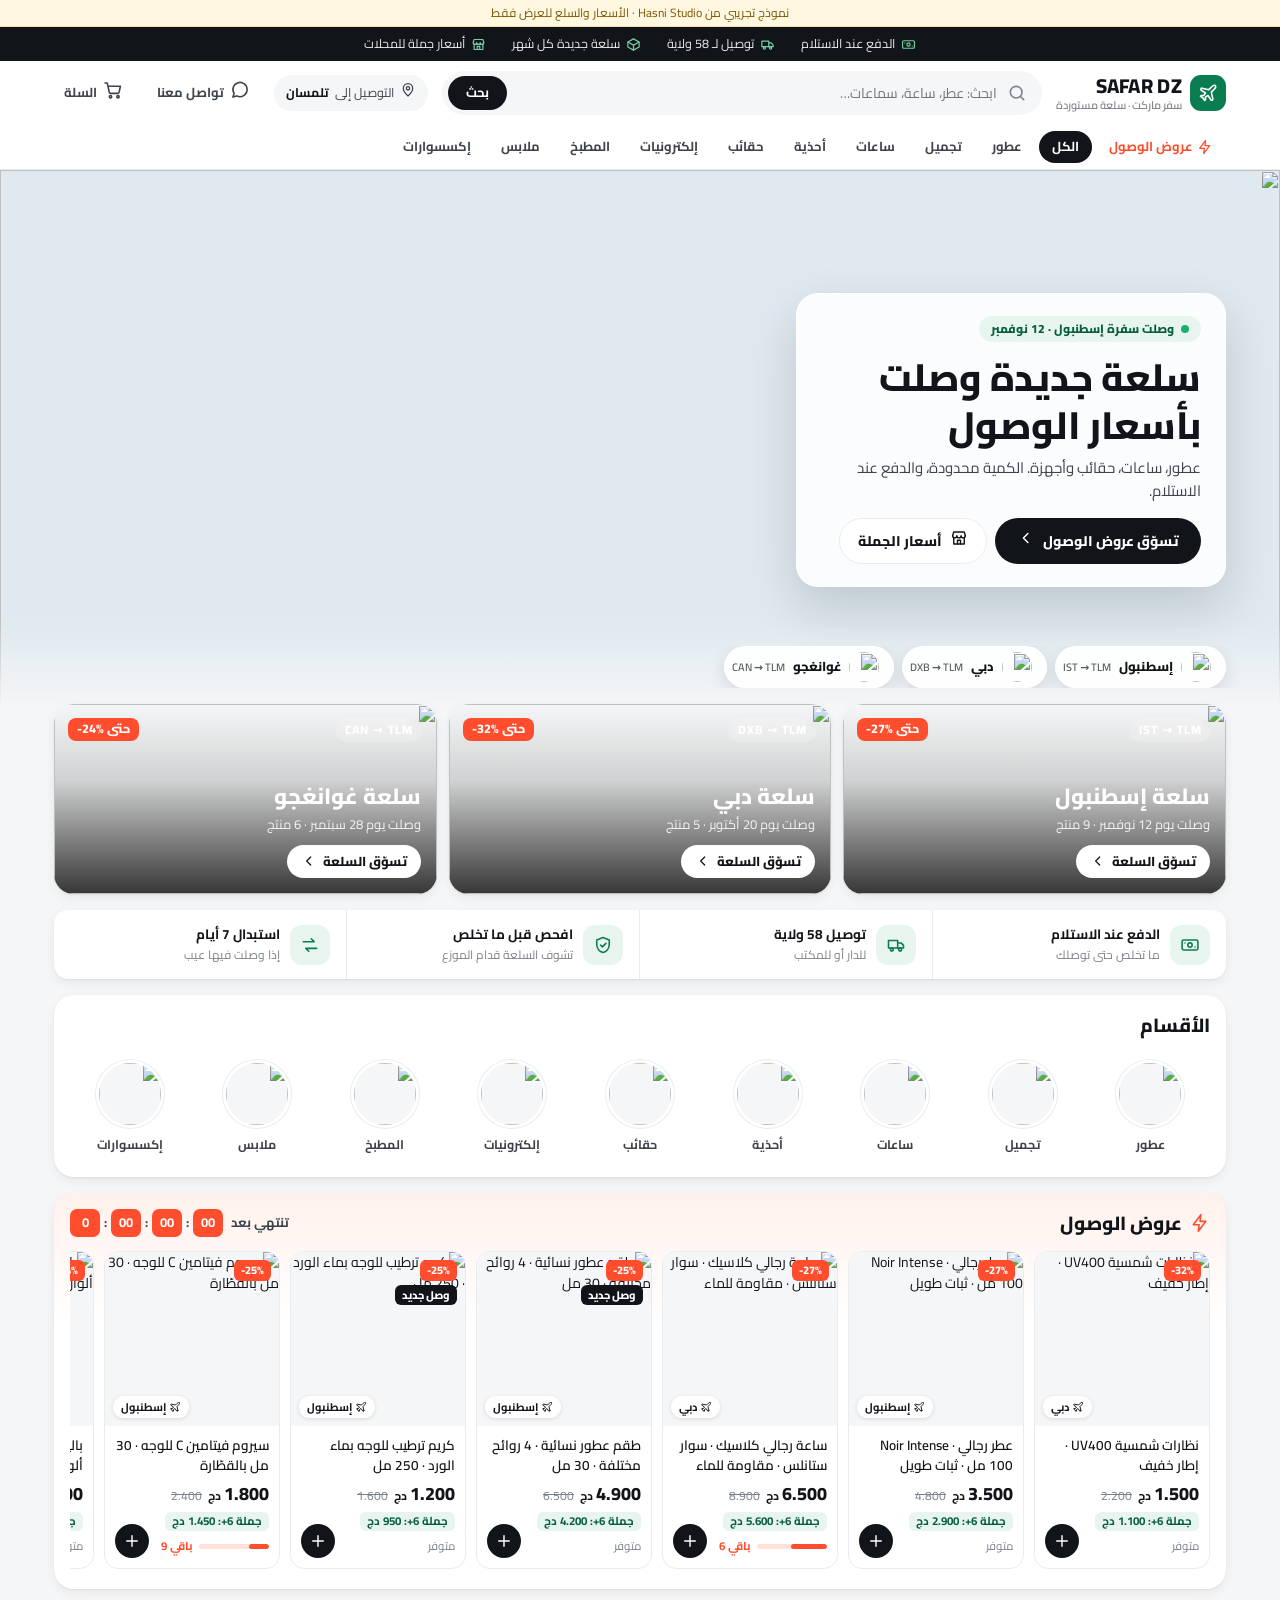
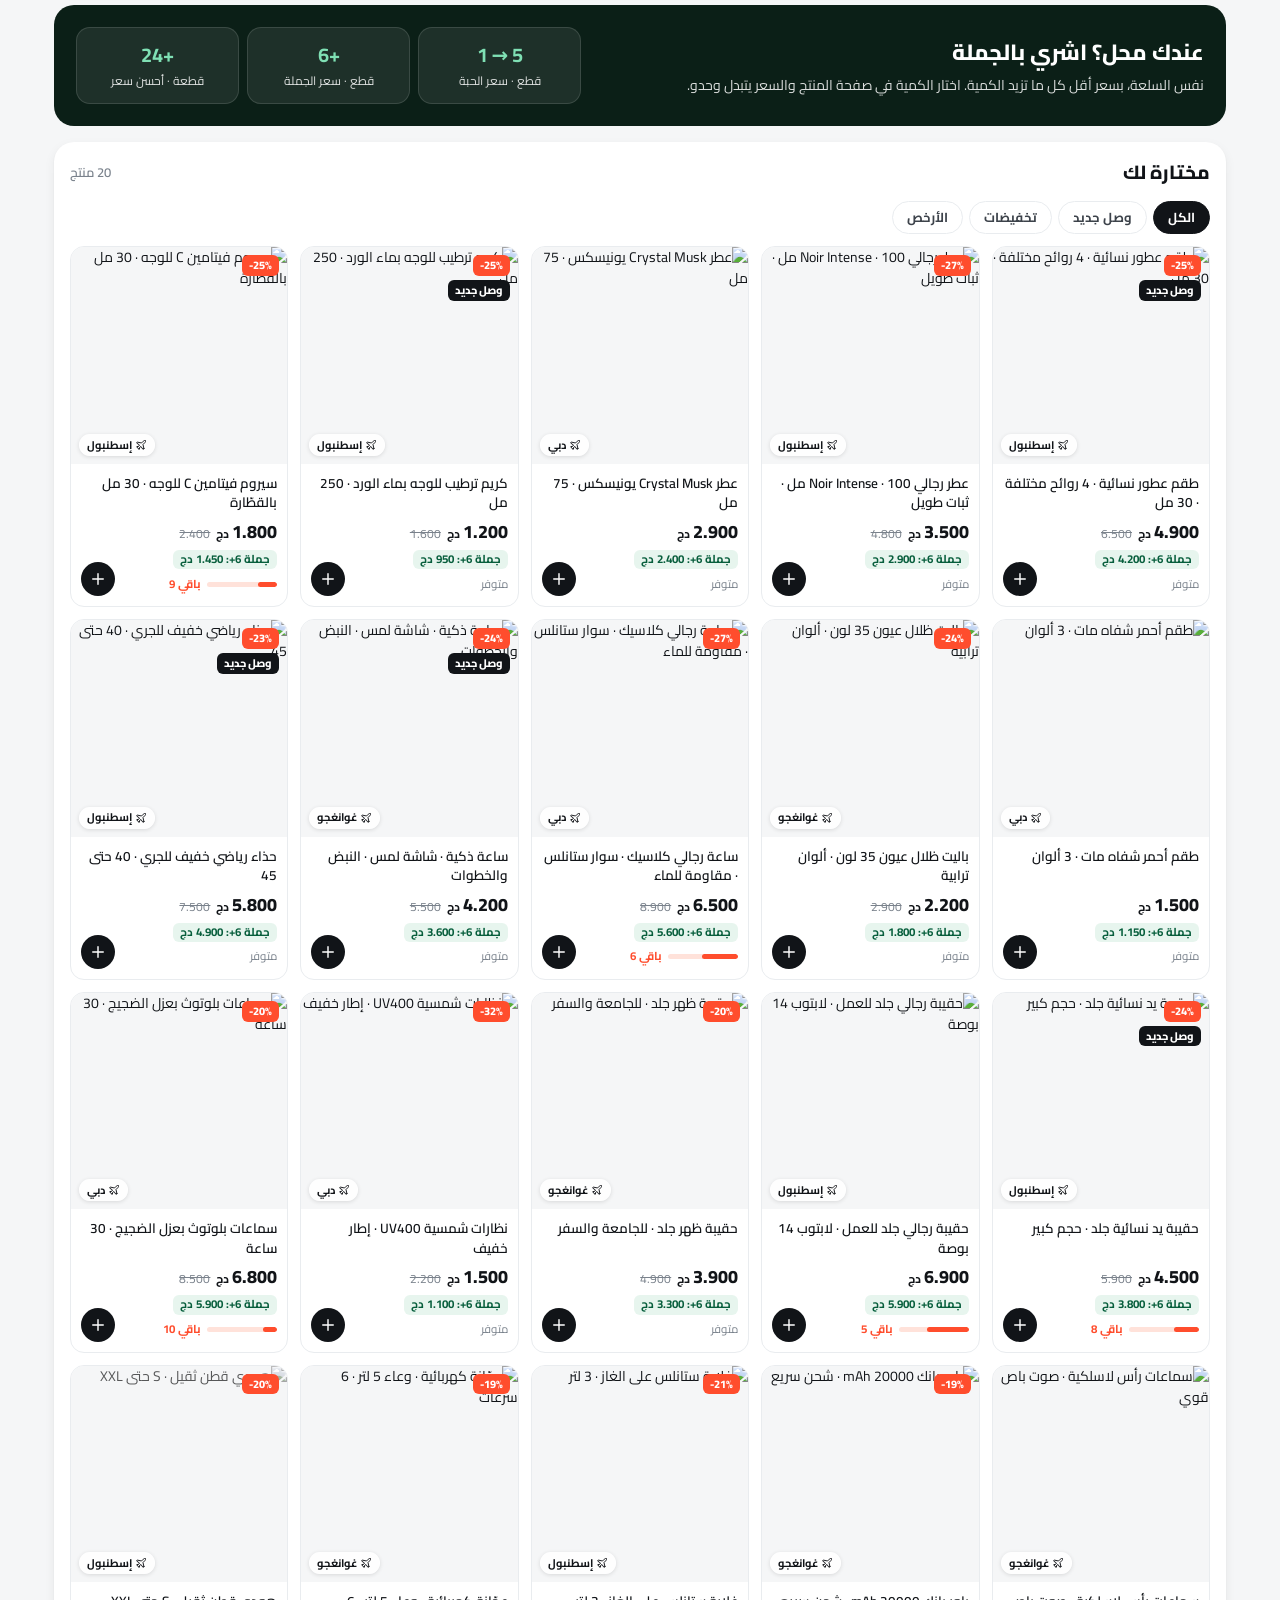
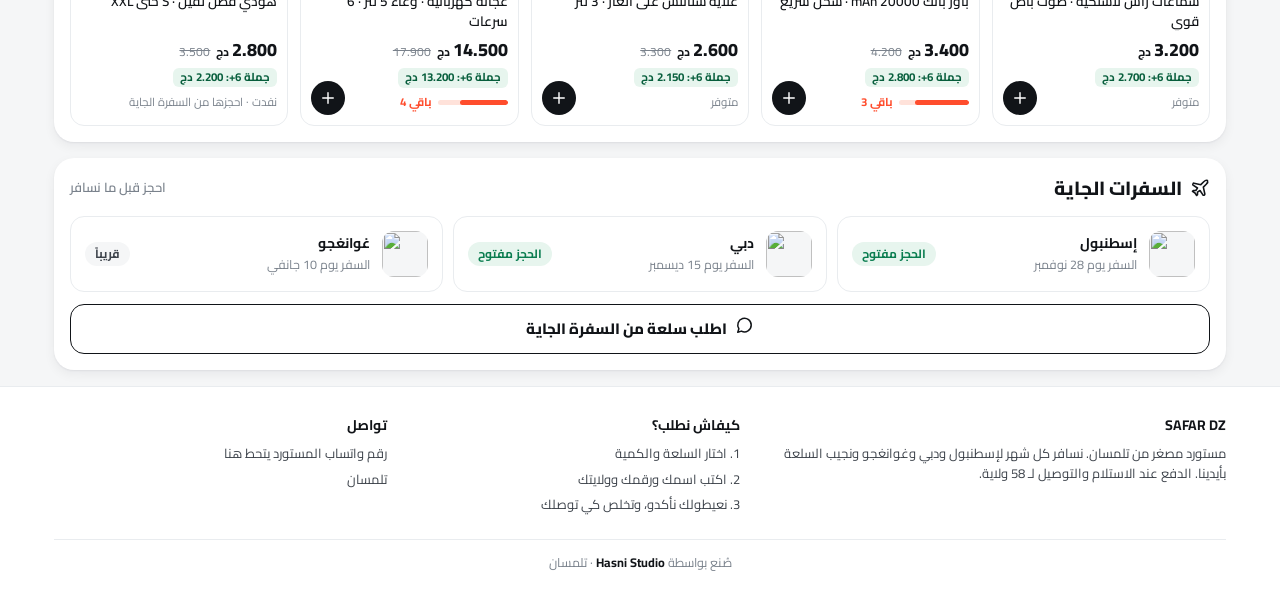
==== index.html @ 8bb845b1 "Add files via upload" ====
<!DOCTYPE html>
<html lang="ar" dir="rtl">
<head>
<meta charset="utf-8">
<meta name="viewport" content="width=device-width, initial-scale=1, viewport-fit=cover">
<title>SAFAR DZ · سفر ماركت</title>
<meta property="og:title" content="SAFAR DZ · سفر ماركت">
<meta property="og:description" content="سلعة مستوردة من إسطنبول ودبي وغوانغجو، بسعر الجملة والدفع عند الاستلام.">
<meta property="og:image" content="https://images.unsplash.com/photo-1653549882026-4c92d25bee4f?w=1200&h=630&fit=crop&auto=format&q=75">
<meta name="description" content="سلعة مستوردة من إسطنبول ودبي وغوانغجو. الدفع عند الاستلام والتوصيل لـ 58 ولاية، وأسعار جملة للمحلات.">
<meta name="theme-color" content="#0b1f17">
<link rel="preconnect" href="https://fonts.googleapis.com">
<link rel="preconnect" href="https://fonts.gstatic.com" crossorigin>
<link rel="stylesheet" href="https://cdn.jsdelivr.net/npm/maplibre-gl@5.24.1/dist/maplibre-gl.css">
<link href="https://fonts.googleapis.com/css2?family=Cairo:wght@400;500;600;700;800&display=swap" rel="stylesheet">
<style>
:root{
  --brand:#0a7d50; --brand-d:#075e3c; --brand-l:#e7f5ee;
  --deal:#ff4d2d; --deal-l:#fff0ec;
  --ink:#111418; --ink2:#3d434b; --mute:#7a828c; --line:#e9ecef; --bg:#f5f6f7; --card:#fff;
  --r:14px; --sh:0 1px 2px rgba(16,24,40,.06),0 4px 12px rgba(16,24,40,.06);
  --f:"Cairo",system-ui,-apple-system,"Segoe UI",Tahoma,sans-serif;
}
*{box-sizing:border-box;-webkit-tap-highlight-color:transparent}
html,body{margin:0}
body{font-family:var(--f);background:var(--bg);color:var(--ink);font-size:14px;line-height:1.5}
a{color:inherit;text-decoration:none}
button,input,select,textarea{font:inherit;color:inherit}
button{cursor:pointer;border:0;background:none;padding:0}
img{display:block;max-width:100%}
svg.i{width:20px;height:20px;stroke:currentColor;fill:none;stroke-width:1.9;stroke-linecap:round;stroke-linejoin:round;flex:none}
:focus-visible{outline:2px solid var(--brand);outline-offset:2px;border-radius:6px}
[hidden]{display:none!important}
.wrap{max-width:1200px;margin:0 auto;padding:0 14px}
.num{font-variant-numeric:tabular-nums;direction:ltr;unicode-bidi:isolate;display:inline-block}
.sr{position:absolute;width:1px;height:1px;overflow:hidden;clip:rect(0 0 0 0)}

.demo{background:#fff7e0;color:#7a5600;text-align:center;font-size:12px;padding:4px 10px;border-bottom:1px solid #f3e2b0}
.notice{background:var(--ink);color:#fff;font-size:12.5px;overflow:hidden}
.notice .wrap{display:flex;gap:26px;justify-content:center;align-items:center;height:34px;white-space:nowrap}
.notice span{display:inline-flex;align-items:center;gap:6px;opacity:.92}
.notice svg.i{width:15px;height:15px;color:#7fe0b4}
header.top{background:var(--card);position:sticky;top:0;z-index:30;border-bottom:1px solid var(--line)}
.hrow{display:flex;align-items:center;gap:14px;height:64px}
.logo{display:flex;align-items:center;gap:8px;font-weight:800;font-size:20px;letter-spacing:.3px;flex:none;line-height:1.1}
.logo b{width:36px;height:36px;border-radius:11px;background:var(--brand);color:#fff;display:grid;place-items:center}
.logo small{display:block;font-size:11px;font-weight:600;color:var(--mute);margin-top:2px;letter-spacing:0}
.search{flex:1;display:flex;align-items:center;background:var(--bg);border:1.5px solid transparent;border-radius:999px;height:44px;padding:0 14px 0 5px;transition:border-color .2s,background .2s}
.search:focus-within{border-color:var(--ink);background:#fff}
.search>span{color:var(--mute);display:flex}
.search input{flex:1;border:0;background:transparent;outline:0;padding:0 10px;min-width:0;font-size:14px}
.search input::-webkit-search-cancel-button{display:none}
.search .go{background:var(--ink);color:#fff;height:34px;padding:0 18px;border-radius:999px;font-weight:700;font-size:13px}
.hbtn{display:flex;align-items:center;gap:6px;font-weight:700;font-size:13px;color:var(--ink2);padding:8px 10px;border-radius:12px;position:relative}
.hbtn:hover{background:var(--bg)}
.badge{position:absolute;top:0;left:0;min-width:19px;height:19px;border-radius:999px;background:var(--deal);color:#fff;font-size:11px;font-weight:800;display:grid;place-items:center;padding:0 5px;border:2px solid #fff}
.loc{display:flex;align-items:center;gap:6px;font-size:12.5px;color:var(--ink2);background:var(--bg);border-radius:999px;padding:7px 12px;flex:none}
.loc svg.i{width:16px;height:16px}
.loc b{color:var(--ink)}
.catnav{display:flex;gap:4px;overflow-x:auto;scrollbar-width:none;height:44px;align-items:center}
.catnav::-webkit-scrollbar{display:none}
.catnav button{white-space:nowrap;padding:6px 13px;border-radius:999px;font-weight:700;font-size:13px;color:var(--ink2);display:inline-flex;align-items:center;gap:4px}
.catnav button:hover{background:var(--bg)}
.catnav button[aria-pressed="true"]{background:var(--ink);color:#fff}
.catnav .hot{color:var(--deal)}
.catnav svg.i{width:16px;height:16px}

/* hero */
.hero{display:grid;grid-template-columns:2fr 1fr;gap:12px;margin:14px 0}
.slide{position:relative;border-radius:20px;overflow:hidden;min-height:310px;background:#0b1f17;color:#fff;display:flex;align-items:flex-end}
.slide img{position:absolute;inset:0;width:100%;height:100%;object-fit:cover}
.slide::after{content:"";position:absolute;inset:0;background:linear-gradient(270deg,rgba(6,26,18,.94) 0%,rgba(6,26,18,.6) 42%,rgba(6,26,18,0) 78%)}
.slide .tx{position:relative;z-index:1;padding:30px;max-width:440px}
.eyebrow{display:inline-flex;align-items:center;gap:6px;background:rgba(255,255,255,.15);backdrop-filter:blur(6px);border-radius:999px;padding:4px 12px;font-size:12px;font-weight:700}
.eyebrow svg.i{width:15px;height:15px}
.slide h1{font-size:clamp(26px,3.6vw,40px);line-height:1.25;margin:12px 0 8px;font-weight:800}
.slide p{margin:0 0 18px;opacity:.9;font-size:15px}
.cta{display:inline-flex;align-items:center;gap:8px;background:#fff;color:var(--ink);font-weight:800;border-radius:999px;padding:11px 22px}
.cta svg.i{width:18px;height:18px}
.side{display:grid;gap:12px}
.mini{border-radius:20px;padding:18px;display:flex;flex-direction:column;justify-content:center;min-height:149px;position:relative;overflow:hidden}
.mini h3{margin:0;font-size:17px;font-weight:800;line-height:1.35}
.mini p{margin:4px 0 0;font-size:12.5px;color:var(--ink2)}
.mini .go{display:inline-flex;align-items:center;gap:4px;font-weight:800;font-size:13px;margin-top:10px}
.mini .go svg.i{width:16px;height:16px}
.mini img{position:absolute;bottom:-10px;left:-8px;width:122px;height:122px;object-fit:cover;border-radius:18px;transform:rotate(-8deg);box-shadow:0 12px 26px rgba(0,0,0,.18)}
.mini .tx{max-width:60%}
.m1{background:#ffe9dc}.m2{background:var(--brand-l)}

/* live map hero */
.mapx{position:relative;height:540px;background:#dfe9ef;overflow:hidden}
#map{position:absolute;inset:0}
#map canvas{outline:0}
.mapx .fallback{position:absolute;inset:0;width:100%;height:100%;object-fit:cover}
.mapx::after{content:"";position:absolute;inset:0;pointer-events:none;background:linear-gradient(270deg,rgba(245,246,247,.0) 40%,rgba(245,246,247,.0) 100%),linear-gradient(0deg,var(--bg) 0,rgba(245,246,247,0) 90px)}
.mapx>.wrap{position:relative;z-index:2;height:100%;display:flex;flex-direction:column;justify-content:center;pointer-events:none}
.mcard{pointer-events:auto;max-width:430px;background:rgba(255,255,255,.86);backdrop-filter:blur(14px) saturate(1.4);-webkit-backdrop-filter:blur(14px) saturate(1.4);border:1px solid rgba(255,255,255,.7);border-radius:22px;padding:22px 24px;box-shadow:0 20px 50px rgba(16,24,40,.16)}
.live{display:inline-flex;align-items:center;gap:7px;font-size:12px;font-weight:800;color:var(--brand-d);background:var(--brand-l);border-radius:999px;padding:4px 12px}
.live i{width:8px;height:8px;border-radius:50%;background:#16b36e;box-shadow:0 0 0 0 rgba(22,179,110,.6);animation:pulse 1.6s infinite}
@keyframes pulse{70%{box-shadow:0 0 0 8px rgba(22,179,110,0)}100%{box-shadow:0 0 0 0 rgba(22,179,110,0)}}
.mcard h1{font-size:clamp(26px,3.4vw,38px);line-height:1.25;margin:12px 0 8px;font-weight:800}
.mcard p{margin:0 0 16px;color:var(--ink2);font-size:15px}
.mcard .row{display:flex;gap:8px;flex-wrap:wrap}
.cta2{display:inline-flex;align-items:center;gap:8px;background:var(--ink);color:#fff;font-weight:800;border-radius:999px;padding:11px 22px}
.cta3{display:inline-flex;align-items:center;gap:8px;background:#fff;border:1.5px solid var(--line);color:var(--ink);font-weight:800;border-radius:999px;padding:10px 18px}
.cta2 svg.i,.cta3 svg.i{width:18px;height:18px}
.routes{position:absolute;z-index:3;bottom:22px;left:0;right:0}
.routes .wrap{position:relative;display:flex;flex-direction:row;gap:8px;justify-content:flex-start;pointer-events:none;overflow-x:auto;scrollbar-width:none;height:auto}
.rt{pointer-events:auto;display:flex;align-items:center;gap:8px;background:rgba(255,255,255,.9);backdrop-filter:blur(10px);border:1px solid rgba(255,255,255,.8);border-radius:999px;padding:5px 14px 5px 5px;box-shadow:0 6px 18px rgba(16,24,40,.12);white-space:nowrap;font-weight:800;font-size:13px;transition:transform .2s}
.rt:hover{transform:translateY(-2px)}
.rt[aria-pressed="true"]{background:var(--ink);color:#fff}
.rt img{width:30px;height:30px;border-radius:50%;object-fit:cover}
.rt small{font-weight:600;opacity:.7;margin-inline-start:2px}
.cpin{display:flex;flex-direction:column;align-items:center;gap:4px;cursor:pointer}
.cpin .ph{width:52px;height:52px;border-radius:50%;border:3px solid #fff;box-shadow:0 6px 16px rgba(0,0,0,.25);overflow:hidden;background:#ccc}
.cpin .ph img{width:100%;height:100%;object-fit:cover}
.cpin b{background:#fff;border-radius:999px;padding:1px 9px;font:800 12px var(--f);color:var(--ink);box-shadow:0 2px 8px rgba(0,0,0,.15)}
.cpin.home .ph{width:60px;height:60px;border-color:var(--brand);box-shadow:0 0 0 6px rgba(10,125,80,.25),0 6px 16px rgba(0,0,0,.25)}
.cpin.home b{background:var(--brand);color:#fff}
.jet{width:26px;height:26px;color:var(--ink);filter:drop-shadow(0 3px 4px rgba(0,0,0,.3))}
.jet svg{width:100%;height:100%}
/* city trip cards */
.cities{display:grid;grid-template-columns:repeat(3,1fr);gap:12px;margin:-6px 0 16px;position:relative;z-index:4}
.city{position:relative;border-radius:20px;overflow:hidden;min-height:190px;color:#fff;display:flex;flex-direction:column;justify-content:flex-end;padding:16px;box-shadow:var(--sh);text-align:start}
.city img{position:absolute;inset:0;width:100%;height:100%;object-fit:cover;transition:transform .6s}
.city:hover img{transform:scale(1.06)}
.city::after{content:"";position:absolute;inset:0;background:linear-gradient(0deg,rgba(0,0,0,.78) 0,rgba(0,0,0,.15) 60%,rgba(0,0,0,0))}
.city>*{position:relative;z-index:1}
.city .code{font-weight:800;font-size:12px;letter-spacing:1px;direction:ltr;align-self:flex-start;background:rgba(255,255,255,.18);backdrop-filter:blur(6px);border-radius:999px;padding:3px 10px;margin-bottom:auto;position:absolute;top:14px;right:14px}
.city h3{margin:0;font-size:22px;font-weight:800}
.city p{margin:2px 0 10px;font-size:13px;opacity:.9}
.city .go{display:inline-flex;align-items:center;gap:6px;background:#fff;color:var(--ink);border-radius:999px;padding:7px 14px;font-weight:800;font-size:13px;align-self:flex-start}
.city .go svg.i{width:16px;height:16px}
.city .upto{position:absolute;top:14px;left:14px;background:var(--deal);border-radius:8px;padding:2px 9px;font-weight:800;font-size:12.5px}
.city[aria-pressed="true"]{outline:3px solid var(--ink);outline-offset:2px}
.trip .ic{overflow:hidden;padding:0}
.trip .ic img{width:100%;height:100%;object-fit:cover}
/* trust */
.trust{display:grid;grid-template-columns:repeat(4,1fr);background:var(--card);border-radius:var(--r);box-shadow:var(--sh);margin-bottom:16px}
.trust>div{display:flex;gap:10px;align-items:center;padding:14px 16px}
.trust>div+div{border-inline-start:1px solid var(--line)}
.trust b{display:block;font-size:13.5px}
.trust span{font-size:12px;color:var(--mute)}
.trust .ic{width:40px;height:40px;border-radius:12px;background:var(--brand-l);color:var(--brand);display:grid;place-items:center;flex:none}

/* sections */
.sec{background:var(--card);border-radius:20px;box-shadow:var(--sh);padding:16px;margin-bottom:16px}
.sh{display:flex;align-items:center;justify-content:space-between;gap:10px;margin-bottom:14px;flex-wrap:wrap}
.sh h2{margin:0;font-size:19px;font-weight:800;display:flex;align-items:center;gap:8px}
.sh .more{color:var(--mute);font-weight:600;font-size:13px}
.cats{display:grid;grid-template-columns:repeat(auto-fit,minmax(92px,1fr));gap:8px}
.cat{display:flex;flex-direction:column;align-items:center;gap:8px;padding:6px 2px;border-radius:14px;font-weight:700;font-size:12.5px;color:var(--ink2);text-align:center}
.cat:hover{background:var(--bg)}
.cat .ph{width:68px;height:68px;border-radius:50%;overflow:hidden;background:var(--bg);border:3px solid #fff;box-shadow:0 0 0 1px var(--line)}
.cat .ph img{width:100%;height:100%;object-fit:cover}
.cat[aria-pressed="true"] .ph{box-shadow:0 0 0 2px var(--ink)}
.cat[aria-pressed="true"]{color:var(--ink)}

.deal{background:linear-gradient(180deg,#fff1ec 0,#fff 130px)}
.timer{display:flex;align-items:center;gap:4px;font-weight:700;font-size:13px;color:var(--ink2);direction:ltr}
.timer span{direction:rtl;margin-left:4px}
.timer b{background:var(--deal);color:#fff;border-radius:7px;min-width:30px;height:28px;display:grid;place-items:center;font-variant-numeric:tabular-nums}
.rail{display:flex;gap:10px;overflow-x:auto;scroll-snap-type:x mandatory;scrollbar-width:none;padding-bottom:4px}
.rail::-webkit-scrollbar{display:none}
.rail .pc{flex:0 0 176px;scroll-snap-align:start}

/* product card */
.grid{display:grid;grid-template-columns:repeat(5,1fr);gap:12px}
.pc{background:var(--card);border-radius:var(--r);overflow:hidden;display:flex;flex-direction:column;position:relative;transition:box-shadow .2s,transform .2s;border:1px solid var(--line)}
.pc>a{display:flex;flex-direction:column;flex:1}
.pc:hover{box-shadow:0 12px 30px rgba(16,24,40,.12);transform:translateY(-2px)}
.pc .im{aspect-ratio:1;background:var(--bg);position:relative;overflow:hidden}
.pc .im img{width:100%;height:100%;object-fit:cover;transition:transform .5s}
.pc:hover .im img{transform:scale(1.05)}
.tagl{position:absolute;top:8px;right:8px;display:flex;flex-direction:column;gap:4px;align-items:flex-start}
.tg{font-size:11px;font-weight:800;border-radius:6px;padding:1px 7px;background:var(--deal);color:#fff;line-height:1.7}
.tg.new{background:var(--ink)}
.trp{position:absolute;bottom:8px;left:8px;display:inline-flex;align-items:center;gap:3px;height:22px;padding:0 8px;border-radius:999px;background:rgba(255,255,255,.94);color:var(--ink);font-size:11px;font-weight:700;box-shadow:0 1px 4px rgba(0,0,0,.12)}
.trp svg.i{width:12px;height:12px}
.pc .bd{padding:10px 10px 12px;display:flex;flex-direction:column;gap:5px;flex:1}
.pc h3{margin:0;font-size:13.5px;font-weight:600;line-height:1.45;display:-webkit-box;-webkit-line-clamp:2;-webkit-box-orient:vertical;overflow:hidden;min-height:39px}
.pr{display:flex;align-items:baseline;gap:6px;flex-wrap:wrap}
.pr .now{font-size:18px;font-weight:800}
.pr .now small{font-size:12px;font-weight:700}
.pr del{font-size:12px;color:var(--mute)}
.whl{font-size:11.5px;color:var(--brand-d);background:var(--brand-l);border-radius:6px;padding:1px 7px;align-self:flex-start;font-weight:700}
.stock{font-size:11.5px;color:var(--mute);display:flex;align-items:center;gap:6px;margin-top:auto;padding-inline-end:40px;min-height:20px}
.stock.hot{color:var(--deal);font-weight:700}
.bar{height:5px;background:#ffe2da;border-radius:9px;overflow:hidden;flex:1;max-width:70px}
.bar i{display:block;height:100%;background:var(--deal);border-radius:9px}
.pc .add{position:absolute;bottom:10px;left:10px;width:34px;height:34px;border-radius:50%;background:var(--ink);color:#fff;display:grid;place-items:center;transition:transform .15s,background .2s}
.pc .add:active{transform:scale(.88)}
.pc .add.ok{background:var(--brand)}
.pc .add svg.i{width:18px;height:18px}
.pc.out .im img{filter:grayscale(.7);opacity:.7}

.tabs{display:flex;gap:6px;overflow-x:auto;scrollbar-width:none}
.tabs button{border:1px solid var(--line);border-radius:999px;padding:6px 14px;font-weight:700;font-size:13px;color:var(--ink2);white-space:nowrap;background:#fff}
.tabs button[aria-pressed="true"]{background:var(--ink);border-color:var(--ink);color:#fff}

.band{display:grid;grid-template-columns:1.2fr 1fr;gap:16px;align-items:center;background:#0b1f17;color:#fff;border-radius:20px;padding:22px;margin-bottom:16px}
.band h2{margin:0 0 6px;font-size:22px;font-weight:800}
.band p{margin:0;opacity:.85}
.tiers{display:grid;grid-template-columns:repeat(3,1fr);gap:8px}
.tiers div{background:rgba(255,255,255,.08);border:1px solid rgba(255,255,255,.13);border-radius:14px;padding:12px;text-align:center}
.tiers b{display:block;font-size:20px;color:#7fe0b4;direction:ltr;unicode-bidi:isolate}
.tiers span{font-size:12px;opacity:.85}

.trips{display:grid;grid-template-columns:repeat(3,1fr);gap:10px}
.trip{border:1px solid var(--line);border-radius:14px;padding:14px;display:flex;gap:12px;align-items:center}
.trip .ic{width:46px;height:46px;border-radius:12px;background:var(--bg);display:grid;place-items:center;font-weight:800;font-size:13px;direction:ltr;letter-spacing:.5px}
.trip b{display:block}
.trip span{font-size:12.5px;color:var(--mute)}
.trip .st{margin-inline-start:auto;font-size:12px;font-weight:700;color:var(--brand);background:var(--brand-l);border-radius:999px;padding:3px 10px;white-space:nowrap}
.trip .st.soon{color:var(--ink2);background:var(--bg)}

footer{background:var(--card);border-top:1px solid var(--line);margin-top:10px;padding:28px 0 20px;color:var(--ink2)}
.fgrid{display:grid;grid-template-columns:1.4fr 1fr 1fr;gap:20px}
footer h4{margin:0 0 8px;color:var(--ink);font-size:14px}
footer p,footer li{font-size:13px;margin:0 0 6px}
footer ul{list-style:none;margin:0;padding:0}
.made{border-top:1px solid var(--line);margin-top:18px;padding-top:14px;font-size:12.5px;text-align:center;color:var(--mute)}
.made b{color:var(--ink)}

.bnav{position:fixed;bottom:0;left:0;right:0;z-index:35;background:#fff;border-top:1px solid var(--line);display:none;grid-template-columns:repeat(4,1fr);padding-bottom:env(safe-area-inset-bottom)}
.bnav button,.bnav a{display:flex;flex-direction:column;align-items:center;gap:1px;font-size:11px;font-weight:700;color:var(--mute);padding:8px 0 7px;position:relative}
.bnav .on{color:var(--ink)}
.bnav .ic{position:relative;display:flex}
.bnav .badge{top:-6px;left:-12px}

/* product page */
.page{position:fixed;inset:0;z-index:55;background:var(--bg);overflow:auto;display:none}
.page.open{display:block;animation:up .25s ease-out}
@keyframes up{from{transform:translateY(20px);opacity:0}to{transform:none;opacity:1}}
.pbar{position:sticky;top:0;z-index:4;background:#fff;border-bottom:1px solid var(--line);height:56px;display:flex;align-items:center;gap:6px;padding:0 10px}
.pbar .t{flex:1;font-weight:700;white-space:nowrap;overflow:hidden;text-overflow:ellipsis}
.ib{width:42px;height:42px;border-radius:12px;display:grid;place-items:center;position:relative}
.ib:hover{background:var(--bg)}
.pd{display:grid;grid-template-columns:1.05fr 1fr;gap:18px;padding:16px 0 40px;align-items:start}
.gal{position:sticky;top:72px}
.gal .main{aspect-ratio:1;border-radius:20px;overflow:hidden;background:#fff}
.gal .main img{width:100%;height:100%;object-fit:cover;transition:transform .3s}
.thumbs{display:flex;gap:8px;margin-top:10px}
.thumbs button{width:66px;height:66px;border-radius:12px;overflow:hidden;border:2px solid transparent;background:#fff}
.thumbs button[aria-pressed="true"]{border-color:var(--ink)}
.thumbs img{width:100%;height:100%;object-fit:cover}
.info{display:flex;flex-direction:column;gap:12px}
.box{background:#fff;border-radius:16px;padding:16px;box-shadow:var(--sh)}
.info h1{font-size:20px;line-height:1.5;margin:0;font-weight:700}
.meta{display:flex;flex-wrap:wrap;gap:6px 12px;font-size:12.5px;color:var(--mute)}
.meta span{display:inline-flex;align-items:center;gap:4px}
.meta svg.i{width:15px;height:15px}
.meta .low{color:var(--deal);font-weight:700}
.pricebox{background:linear-gradient(90deg,var(--deal),#ff7a2d);color:#fff;border-radius:14px;padding:12px 16px;display:flex;align-items:baseline;gap:8px;flex-wrap:wrap}
.pricebox .now{font-size:30px;font-weight:800;line-height:1.15}
.pricebox .now small{font-size:15px}
.pricebox del{opacity:.8;font-size:14px}
.pricebox .sv{background:#fff;color:var(--deal);border-radius:6px;padding:0 8px;font-weight:800;font-size:12.5px}
.ptiers{display:grid;grid-template-columns:repeat(3,1fr);gap:8px;margin-top:12px}
.ptiers button{border:1.5px solid var(--line);border-radius:12px;padding:9px 6px;text-align:center;background:#fff}
.ptiers button b{display:block;font-size:16px}
.ptiers button b small{font-size:11px}
.ptiers button span{font-size:11.5px;color:var(--mute)}
.ptiers button[aria-pressed="true"]{border-color:var(--brand);background:var(--brand-l)}
.lbl{font-weight:800;font-size:13.5px;margin-bottom:8px;display:block}
.chips{display:flex;gap:8px;flex-wrap:wrap}
.chips button{border:1.5px solid var(--line);border-radius:10px;padding:6px 14px;font-weight:700;background:#fff;min-width:44px}
.chips button[aria-pressed="true"]{border-color:var(--ink);box-shadow:inset 0 0 0 1px var(--ink)}
.qty{display:inline-flex;align-items:center;border:1.5px solid var(--line);border-radius:12px;overflow:hidden;background:#fff;direction:ltr}
.qty button{width:42px;height:42px;display:grid;place-items:center}
.qty button:hover{background:var(--bg)}
.qty input{width:54px;height:42px;border:0;text-align:center;font-weight:800;font-size:16px;outline:0;-moz-appearance:textfield;background:transparent}
.qty input::-webkit-inner-spin-button{-webkit-appearance:none}
.hint{font-size:12.5px;color:var(--brand-d);font-weight:700}
.ship{display:grid;gap:12px}
.srow{display:flex;gap:10px;align-items:flex-start}
.srow .ic{color:var(--brand);margin-top:1px}
.srow b{display:block;font-size:13.5px}
.srow span{font-size:12.5px;color:var(--mute)}
.form{display:grid;gap:10px}
.f2{display:grid;grid-template-columns:1fr 1fr;gap:10px}
.fld label{display:block;font-size:12.5px;font-weight:700;color:var(--ink2);margin-bottom:4px}
.fld input,.fld select,.fld textarea{width:100%;height:46px;border:1.5px solid var(--line);border-radius:12px;padding:0 12px;background:#fff;outline:0;transition:border-color .2s}
.fld textarea{height:auto;padding:10px 12px}
.fld input:focus,.fld select:focus,.fld textarea:focus{border-color:var(--ink)}
.fld input[aria-invalid="true"]{border-color:var(--deal)}
.seg{display:grid;grid-template-columns:1fr 1fr;gap:8px}
.seg button{border:1.5px solid var(--line);border-radius:12px;padding:9px 12px;text-align:start;background:#fff}
.seg button b{display:block;font-size:13.5px}
.seg button span{font-size:12px;color:var(--mute)}
.seg button[aria-pressed="true"]{border-color:var(--brand);background:var(--brand-l)}
.sum{display:grid;gap:6px;font-size:13.5px}
.sum>div{display:flex;justify-content:space-between;gap:10px}
.sum .tot{font-size:17px;font-weight:800;border-top:1px dashed var(--line);padding-top:8px;margin-top:2px}
.btn{display:inline-flex;align-items:center;justify-content:center;gap:8px;height:50px;border-radius:14px;font-weight:800;font-size:15px;padding:0 18px;transition:transform .15s,background .2s}
.btn:active{transform:scale(.98)}
.btn svg.i{width:19px;height:19px}
.b-main{background:var(--brand);color:#fff}
.b-main:hover{background:var(--brand-d)}
.b-dark{background:var(--ink);color:#fff}
.b-line{border:1.5px solid var(--ink);color:var(--ink);background:#fff}
.b-wa{background:#25d366;color:#05210f}
.btn[disabled]{opacity:.45;pointer-events:none}
.w100{width:100%}
.note{font-size:12px;color:var(--mute);text-align:center;margin:8px 0 0}
.err{color:var(--deal);font-size:12.5px;font-weight:700}
.err:empty{display:none}
.desc{font-size:14px;color:var(--ink2);margin:0;white-space:pre-line}
.sticky{position:sticky;bottom:0;z-index:3;background:#fff;border-top:1px solid var(--line);padding:10px 14px calc(10px + env(safe-area-inset-bottom));display:none;gap:10px;align-items:center}
.sticky .p{font-weight:800;font-size:18px;white-space:nowrap}
.sticky .p small{font-size:12px}
.sticky .btn{flex:1;height:48px}

/* cart drawer */
.ov{position:fixed;inset:0;z-index:58;background:rgba(17,20,24,.5);display:none}
.ov.open{display:block}
.drawer{position:fixed;top:0;bottom:0;left:0;z-index:60;width:min(440px,100%);background:#fff;display:flex;flex-direction:column;transform:translateX(-105%);transition:transform .28s cubic-bezier(.2,.8,.2,1);visibility:hidden}
.drawer.open{transform:none;visibility:visible}
.dh{display:flex;align-items:center;justify-content:space-between;padding:12px 16px;border-bottom:1px solid var(--line)}
.dh h3{margin:0;font-size:18px;font-weight:800}
.db{flex:1;overflow:auto;padding:14px 16px;display:grid;gap:14px;align-content:start}
.line{display:grid;grid-template-columns:72px 1fr;gap:10px}
.line img{width:72px;height:72px;border-radius:12px;object-fit:cover;background:var(--bg)}
.line h4{margin:0;font-size:13px;font-weight:600;line-height:1.4;display:-webkit-box;-webkit-line-clamp:2;-webkit-box-orient:vertical;overflow:hidden}
.line .r{display:flex;justify-content:space-between;align-items:center;margin-top:6px}
.line .qty button{width:32px;height:32px}
.line .qty input{width:38px;height:32px;font-size:14px}
.line .rm{color:var(--mute);font-size:12px;display:inline-flex;align-items:center;gap:3px;margin-top:4px}
.line .rm svg.i{width:14px;height:14px}
.empty{text-align:center;padding:40px 10px;color:var(--mute)}
.empty .ic{width:64px;height:64px;border-radius:50%;background:var(--bg);display:grid;place-items:center;margin:0 auto 10px}
.empty svg.i{width:28px;height:28px}
.df{border-top:1px solid var(--line);padding:14px 16px calc(14px + env(safe-area-inset-bottom));display:grid;gap:10px}

.toast{position:fixed;bottom:86px;left:50%;transform:translate(-50%,20px);background:var(--ink);color:#fff;border-radius:12px;padding:10px 16px;font-weight:700;font-size:13.5px;z-index:90;opacity:0;transition:all .25s;pointer-events:none;display:flex;align-items:center;gap:8px;white-space:nowrap}
.toast.on{opacity:1;transform:translate(-50%,0)}
.toast svg.i{color:#7fe0b4}

/* owner */
.gear{position:fixed;top:12px;left:12px;z-index:70;display:none;align-items:center;gap:6px;background:var(--ink);color:#fff;border-radius:999px;padding:8px 14px;font-weight:700;font-size:13px}
.gear.show{display:inline-flex}
.sheet{position:fixed;inset:0;z-index:75;background:rgba(17,20,24,.55);display:none;align-items:flex-end;justify-content:center}
.sheet.open{display:flex}
.sheet .in{background:#fff;width:100%;max-width:720px;max-height:92vh;overflow:auto;border-radius:20px 20px 0 0;padding:18px}
.otabs{display:flex;gap:6px;margin:10px 0 14px;flex-wrap:wrap}
.otabs button{border:1px solid var(--line);border-radius:999px;padding:6px 14px;font-weight:700}
.otabs button[aria-selected="true"]{background:var(--ink);color:#fff;border-color:var(--ink)}
.oitem{border:1px solid var(--line);border-radius:14px;padding:12px;margin-bottom:10px;display:grid;gap:8px}
.oitem .hd{display:flex;gap:10px;align-items:center}
.oitem .hd img{width:56px;height:56px;border-radius:10px;object-fit:cover;background:var(--bg);flex:none}
.oitem input,.oitem select,.form .o3 select,.form .o3 input,#eb .o3 input,#eb .o3 select{height:40px;border:1.5px solid var(--line);border-radius:10px;padding:0 10px;width:100%;background:#fff}
.o3{display:grid;grid-template-columns:repeat(3,1fr);gap:8px}
.o2{display:grid;grid-template-columns:1fr 1fr;gap:8px}
.o3 label,.o2 label{font-size:11.5px;color:var(--mute);font-weight:700}
.sbtn{height:36px;border-radius:10px;padding:0 12px;font-weight:700;font-size:13px;border:1px solid var(--line);display:inline-flex;align-items:center;gap:6px;position:relative;overflow:hidden;background:#fff}
.sbtn svg.i{width:16px;height:16px}
.sbtn.danger{color:#c62828;border-color:#f3c4c4}
.sbtn input[type=file]{position:absolute;opacity:0;inset:0;cursor:pointer}

@media (max-width:1024px){.grid{grid-template-columns:repeat(4,1fr)}}
@media (max-width:860px){
  .cities{grid-template-columns:repeat(3,minmax(220px,1fr));overflow-x:auto;scrollbar-width:none}
  .trust{grid-template-columns:repeat(2,1fr)}.trust>div:nth-child(3){border-inline-start:0}.trust>div:nth-child(n+3){border-top:1px solid var(--line)}
  .grid{grid-template-columns:repeat(3,1fr)}
  .cats{display:flex;overflow-x:auto;scrollbar-width:none}.cats::-webkit-scrollbar{display:none}.cat{flex:0 0 80px}
  .band{grid-template-columns:1fr}.trips{grid-template-columns:1fr}
  .pd{grid-template-columns:1fr;padding-top:0}.gal{position:static;margin:0 -14px}.gal .main{border-radius:0}.thumbs{padding:0 14px}
  .fgrid{grid-template-columns:1fr}
}
@media (max-width:640px){
  body{font-size:13.5px;padding-bottom:calc(60px + env(safe-area-inset-bottom))}
  .notice .wrap{justify-content:flex-start;gap:22px;animation:tick 26s linear infinite;width:max-content}
  .hrow{height:auto;flex-wrap:wrap;padding:10px 0;gap:8px 10px}
  .search{order:3;flex-basis:100%;height:42px}
  .loc,.hbtn.desk,.hbtn .lb{display:none}
  .logo{flex:1}
  .catnav{display:none}
  .hero{margin-top:10px}
  .mapx{height:580px}.mapx>.wrap{justify-content:flex-end;padding-bottom:70px}.mcard p{display:none}
  .mcard{padding:16px 18px;border-radius:18px;max-width:none}.mcard h1{font-size:24px;margin:8px 0 6px}.mcard p{font-size:13.5px;margin-bottom:12px}
  .cta2,.cta3{padding:9px 16px;font-size:13.5px}
  .routes{bottom:14px}
  .cities{display:flex;margin-top:4px}.city{flex:0 0 78%;min-height:170px}
  .cpin .ph{width:40px;height:40px}.cpin.home .ph{width:46px;height:46px}
  .slide{min-height:240px;border-radius:18px}.slide .tx{padding:18px}.slide h1{font-size:24px}.slide p{font-size:13.5px;margin-bottom:12px}.cta{padding:9px 18px;font-size:13.5px}
  .mini{min-height:118px;padding:14px;border-radius:18px}.mini h3{font-size:14px}.mini img{width:80px;height:80px;border-radius:14px}.mini p{display:none}.mini .tx{max-width:100%;position:relative;z-index:1}.mini img{width:64px!important;height:64px!important;top:10px;bottom:auto;left:10px;opacity:.95}
  .trust>div{padding:10px}.trust .ic{width:34px;height:34px}.trust b{font-size:12.5px}.trust span{font-size:11px}
  .sec{padding:12px;border-radius:16px}
  .cat{flex:0 0 72px}.cat .ph{width:60px;height:60px}
  .grid{grid-template-columns:repeat(2,1fr);gap:8px}
  .rail .pc{flex-basis:150px}
  .pr .now{font-size:16px}
  .band{padding:18px}.band h2{font-size:19px}.tiers b{font-size:17px}
  .bnav{display:grid}
  .sticky{display:flex}
  .f2{grid-template-columns:1fr}
  .toast{bottom:74px}
}
@keyframes tick{from{transform:translateX(0)}to{transform:translateX(50%)}}
@media (prefers-reduced-motion:reduce){*{animation:none!important;transition:none!important}}
</style>
</head>
<body>
<div class="demo" id="demo">نموذج تجريبي من Hasni Studio · الأسعار والسلع للعرض فقط</div>
<div class="notice"><div class="wrap" id="notice"></div></div>

<header class="top">
  <div class="wrap">
    <div class="hrow">
      <a class="logo" href="#" id="home-link" aria-label="الرئيسية"><b data-i="plane"></b><span><span id="brand">SAFAR DZ</span><small id="brand-sub"></small></span></a>
      <form class="search" id="sform" role="search">
        <span data-i="search"></span>
        <label class="sr" for="q">ابحث عن سلعة</label>
        <input id="q" type="search" placeholder="ابحث: عطر، ساعة، سماعات…" autocomplete="off" enterkeyhint="search">
        <button class="go" type="submit">بحث</button>
      </form>
      <div class="loc"><span data-i="pin"></span>التوصيل إلى <b id="loc-w">تلمسان</b></div>
      <a class="hbtn desk" id="wa-top" href="#" target="_blank" rel="noopener"><span data-i="chat"></span>تواصل معنا</a>
      <button class="hbtn" id="cart-top" type="button" aria-label="السلة"><span data-i="cart"></span><span class="lb">السلة</span><span class="badge num" id="cb1" hidden>0</span></button>
    </div>
    <nav class="catnav" id="catnav" aria-label="الأقسام"></nav>
  </div>
</header>

<section class="mapx" aria-label="خريطة السفرات">
  <img class="fallback" id="map-fb" alt="" hidden>
  <div id="map" aria-hidden="true"></div>
  <div class="wrap">
    <div class="mcard">
      <span class="live"><i></i><span id="hero-eye"></span></span>
      <h1 id="hero-h"></h1>
      <p id="hero-p"></p>
      <div class="row"><a class="cta2" href="#deals">تسوّق عروض الوصول <span data-i="left"></span></a><a class="cta3" href="#wholesale"><span data-i="store"></span>أسعار الجملة</a></div>
    </div>
  </div>
  <div class="routes"><div class="wrap" id="routes"></div></div>
</section>
<main class="wrap" id="home">
  <section class="cities" id="cities" aria-label="السلعة حسب السفرة"></section>

  <section class="trust" aria-label="لماذا تشري منا">
    <div><span class="ic" data-i="cash"></span><div><b>الدفع عند الاستلام</b><span>ما تخلص حتى توصلك</span></div></div>
    <div><span class="ic" data-i="truck"></span><div><b>توصيل 58 ولاية</b><span>للدار أو للمكتب</span></div></div>
    <div><span class="ic" data-i="shield"></span><div><b>افحص قبل ما تخلص</b><span>تشوف السلعة قدام الموزع</span></div></div>
    <div><span class="ic" data-i="swap"></span><div><b>استبدال 7 أيام</b><span>إذا وصلت فيها عيب</span></div></div>
  </section>

  <section class="sec" aria-labelledby="h-cats">
    <div class="sh"><h2 id="h-cats">الأقسام</h2></div>
    <div class="cats" id="cats"></div>
  </section>

  <section class="sec deal" id="deals" aria-labelledby="h-deal">
    <div class="sh"><h2 id="h-deal"><span data-i="zap" style="color:var(--deal);display:flex"></span>عروض الوصول</h2>
      <div class="timer" role="timer" aria-label="الوقت المتبقي للعروض"><b id="t-d">0</b>:<b id="t-h">00</b>:<b id="t-m">00</b>:<b id="t-s">00</b><span>تنتهي بعد</span></div></div>
    <div class="rail" id="rail"></div>
  </section>

  <section class="band" id="wholesale" aria-labelledby="h-wh">
    <div><h2 id="h-wh">عندك محل؟ اشري بالجملة</h2><p>نفس السلعة، بسعر أقل كل ما تزيد الكمية. اختار الكمية في صفحة المنتج والسعر يتبدل وحدو.</p></div>
    <div class="tiers"><div><b>1 → 5</b><span>قطع · سعر الحبة</span></div><div><b>6+</b><span>قطع · سعر الجملة</span></div><div><b>24+</b><span>قطعة · أحسن سعر</span></div></div>
  </section>

  <section class="sec" aria-labelledby="h-all" id="all">
    <div class="sh"><h2 id="h-all">مختارة لك</h2><span class="more" id="count"></span></div>
    <div class="tabs" id="sort" style="margin-bottom:12px">
      <button type="button" data-s="all" aria-pressed="true">الكل</button>
      <button type="button" data-s="new" aria-pressed="false">وصل جديد</button>
      <button type="button" data-s="deal" aria-pressed="false">تخفيضات</button>
      <button type="button" data-s="low" aria-pressed="false">الأرخص</button>
    </div>
    <div class="grid" id="grid"></div>
  </section>

  <section class="sec" id="trips-sec" aria-labelledby="h-trip">
    <div class="sh"><h2 id="h-trip"><span data-i="plane" style="display:flex"></span>السفرات الجاية</h2><span class="more">احجز قبل ما نسافر</span></div>
    <div class="trips" id="trips"></div>
    <button class="btn b-line w100" id="pre-open" type="button" style="margin-top:12px"><span data-i="chat"></span>اطلب سلعة من السفرة الجاية</button>
  </section>
</main>

<footer>
  <div class="wrap">
    <div class="fgrid">
      <div><h4 id="f-name">SAFAR DZ</h4><p id="f-tag"></p></div>
      <div><h4>كيفاش نطلب؟</h4><ul><li>1. اختار السلعة والكمية</li><li>2. اكتب اسمك ورقمك وولايتك</li><li>3. نعيطولك نأكدو، وتخلص كي توصلك</li></ul></div>
      <div><h4>تواصل</h4><ul id="f-contact"></ul></div>
    </div>
    <div class="made">صُنع بواسطة <b>Hasni Studio</b> · تلمسان</div>
  </div>
</footer>

<nav class="bnav" aria-label="التنقل">
  <button type="button" class="on" id="bn-home"><span class="ic" data-i="home"></span>الرئيسية</button>
  <button type="button" id="bn-cats"><span class="ic" data-i="grid"></span>الأقسام</button>
  <button type="button" id="bn-cart"><span class="ic" data-i="cart"><span class="badge num" id="cb2" hidden>0</span></span>السلة</button>
  <a id="bn-wa" href="#" target="_blank" rel="noopener"><span class="ic" data-i="chat"></span>واتساب</a>
</nav>

<section class="page" id="pp" role="dialog" aria-modal="true" aria-labelledby="pp-t">
  <div class="pbar"><button class="ib" type="button" id="pp-x" aria-label="رجوع"><span data-i="right"></span></button><span class="t" id="pp-bt"></span><button class="ib" type="button" id="pp-share" aria-label="مشاركة"><span data-i="share"></span></button><button class="ib" type="button" id="pp-cart" aria-label="السلة"><span data-i="cart"></span><span class="badge num" id="cb3" hidden>0</span></button></div>
  <div class="wrap"><div class="pd" id="pd"></div></div>
  <div class="sticky" id="pp-sticky"><span class="p" id="st-p"></span><button class="btn b-line" type="button" id="st-add" aria-label="زيد للسلة" style="flex:none;width:52px;padding:0"><span data-i="cart"></span></button><button class="btn b-main" type="button" id="st-buy">اطلب الآن</button></div>
</section>

<div class="ov" id="ov"></div>
<aside class="drawer" id="drawer" role="dialog" aria-modal="true" aria-labelledby="d-t">
  <div class="dh"><h3 id="d-t">السلة</h3><button class="ib" type="button" id="d-x" aria-label="إغلاق"><span data-i="x"></span></button></div>
  <div class="db" id="db"></div>
  <div class="df" id="df"></div>
</aside>

<div class="toast" id="toast" role="status" aria-live="polite"><span data-i="check"></span><span id="toast-t"></span></div>
<button class="gear" id="gear" type="button"><span data-i="store"></span>لوحة المتجر</button>
<div class="sheet" id="sheet" role="dialog" aria-modal="true" aria-labelledby="ed-title"><div class="in" id="ed"></div></div>

<script src="https://cdn.jsdelivr.net/npm/maplibre-gl@5.24.1/dist/maplibre-gl.js"></script>
<script src="https://cdn.jsdelivr.net/npm/@supabase/supabase-js@2.45.4/dist/umd/supabase.js"></script>
<script>
/* ===== config ===== */
const SB_URL="https://htwjsydexrzityvknyqr.supabase.co",SB_KEY="sb_publishable_wRE6elFYUZvJotuM-a8tTg_PoNbe5Cz",BUCKET="shop-images";
const SLUG=(new URLSearchParams(location.search).get("s")||"safar").replace(/[^a-z0-9-]/gi,"");
let sb=null;try{if(window.supabase)sb=window.supabase.createClient(SB_URL,SB_KEY);}catch(e){}
const $=id=>document.getElementById(id);
const esc=s=>String(s==null?"":s).replace(/[&<>"']/g,c=>({"&":"&amp;","<":"&lt;",">":"&gt;",'"':"&quot;","'":"&#39;"}[c]));
const fmt=n=>String(Math.round(Number(n||0))).replace(/\B(?=(\d{3})+(?!\d))/g,".");
const DA=n=>`<span class="num">${fmt(n)}</span><small> دج</small>`;
const U=(id,w=600)=>!id?"":/^https?:/.test(id)?id:`https://images.unsplash.com/photo-${id}?w=${w}&h=${w}&fit=crop&auto=format&q=70`;

/* ===== icons ===== */
const IC={
search:'<circle cx="11" cy="11" r="7"/><path d="m20 20-3.5-3.5"/>',
cart:'<circle cx="9" cy="20" r="1.4"/><circle cx="18" cy="20" r="1.4"/><path d="M2.5 3.5h2.6l2.4 11.3a1.6 1.6 0 0 0 1.6 1.2h8.6a1.6 1.6 0 0 0 1.6-1.2l1.6-7.3H6.1"/>',
home:'<path d="M3 10.5 12 3l9 7.5"/><path d="M5 9.5V20a1 1 0 0 0 1 1h4v-6h4v6h4a1 1 0 0 0 1-1V9.5"/>',
grid:'<rect x="3.5" y="3.5" width="7" height="7" rx="1.8"/><rect x="13.5" y="3.5" width="7" height="7" rx="1.8"/><rect x="3.5" y="13.5" width="7" height="7" rx="1.8"/><rect x="13.5" y="13.5" width="7" height="7" rx="1.8"/>',
chat:'<path d="M20.5 11.5a8.5 8.5 0 0 1-12.4 7.6L3.5 20.5l1.4-4.4A8.5 8.5 0 1 1 20.5 11.5Z"/>',
pin:'<path d="M12 21s-7-6.2-7-11.5a7 7 0 0 1 14 0C19 14.8 12 21 12 21Z"/><circle cx="12" cy="9.5" r="2.5"/>',
plane:'<path d="M17.8 19.2 16 11l3.5-3.5c1.5-1.5 2-3.5 1.5-4.5-1-.5-3 0-4.5 1.5L13 8 4.8 6.2c-.5-.1-.9.1-1.1.5l-.3.5c-.2.5-.1 1 .3 1.3L9 12l-2 3H4l-1 1 3 2 2 3 1-1v-3l3-2 3.5 5.3c.3.4.8.5 1.3.3l.5-.2c.4-.3.6-.7.5-1.2Z"/>',
cash:'<rect x="2.5" y="6" width="19" height="12" rx="2"/><circle cx="12" cy="12" r="2.6"/><path d="M6 9.5v.01M18 14.5v.01"/>',
truck:'<path d="M3 6.5h11v9H3z"/><path d="M14 9.5h4l3 3v3h-7"/><circle cx="7" cy="17.5" r="1.8"/><circle cx="17" cy="17.5" r="1.8"/>',
shield:'<path d="M12 3 4.5 6v5.5c0 4.6 3.2 8.4 7.5 9.5 4.3-1.1 7.5-4.9 7.5-9.5V6Z"/><path d="m9 12 2.2 2.2L15.5 10"/>',
swap:'<path d="M4 8h13l-3.5-3.5M20 16H7l3.5 3.5"/>',
zap:'<path d="M13 2 4 14h7l-1 8 9-12h-7Z"/>',
left:'<path d="m14.5 6-6 6 6 6"/>',
right:'<path d="m9.5 6 6 6-6 6"/>',
plus:'<path d="M12 5v14M5 12h14"/>',
minus:'<path d="M5 12h14"/>',
x:'<path d="M6 6l12 12M18 6 6 18"/>',
check:'<path d="m5 12.5 4.5 4.5L19 7.5"/>',
share:'<circle cx="18" cy="5.5" r="2.5"/><circle cx="6" cy="12" r="2.5"/><circle cx="18" cy="18.5" r="2.5"/><path d="m8.2 10.8 7.6-4M8.2 13.2l7.6 4"/>',
trash:'<path d="M4 7h16M9.5 7V4.5h5V7M6.5 7l1 13h9l1-13"/>',
store:'<path d="M3.5 9 5 4h14l1.5 5"/><path d="M3.5 9a2.8 2.8 0 0 0 5.6 0 2.8 2.8 0 0 0 5.6 0 2.8 2.8 0 0 0 5.6 0"/><path d="M5 11.5V20h14v-8.5"/><path d="M10 20v-5h4v5"/>',
box:'<path d="M21 8 12 3 3 8v8l9 5 9-5Z"/><path d="m3 8 9 5 9-5M12 13v8"/>',
upload:'<path d="M12 16V4M7 9l5-5 5 5M4 16v3a1.5 1.5 0 0 0 1.5 1.5h13A1.5 1.5 0 0 0 20 19v-3"/>',
logout:'<path d="M9 20H5.5A1.5 1.5 0 0 1 4 18.5v-13A1.5 1.5 0 0 1 5.5 4H9M15.5 16.5 20 12l-4.5-4.5M20 12H9"/>'
};
const ic=(n,s)=>`<svg class="i" viewBox="0 0 24 24" aria-hidden="true"${s?` style="${s}"`:""}>${IC[n]||""}</svg>`;
function paintIcons(root=document){root.querySelectorAll("[data-i]").forEach(el=>{if(!el.querySelector(":scope > svg.i"))el.insertAdjacentHTML("afterbegin",ic(el.dataset.i));});}

/* ===== wilayas + delivery zones (example prices; the store sets its own) ===== */
const W=["أدرار","الشلف","الأغواط","أم البواقي","باتنة","بجاية","بسكرة","بشار","البليدة","البويرة","تمنراست","تبسة","تلمسان","تيارت","تيزي وزو","الجزائر","الجلفة","جيجل","سطيف","سعيدة","سكيكدة","سيدي بلعباس","عنابة","قالمة","قسنطينة","المدية","مستغانم","المسيلة","معسكر","ورقلة","وهران","البيض","إليزي","برج بوعريريج","بومرداس","الطارف","تندوف","تيسمسيلت","الوادي","خنشلة","سوق أهراس","تيبازة","ميلة","عين الدفلى","النعامة","عين تموشنت","غرداية","غليزان","تيميمون","برج باجي مختار","أولاد جلال","بني عباس","عين صالح","عين قزام","تقرت","جانت","المغير","المنيعة"];
const Z1=[13,22,46,31,20,29,27,48],SOUTH=[1,8,11,30,33,37,39,47,49,50,52,53,54,55,56,57,58],HIGH=[3,4,5,7,14,17,28,32,38,40,45];
function fee(c){if(Z1.includes(c))return{home:500,desk:300,days:"24–48 ساعة"};if(SOUTH.includes(c))return{home:1200,desk:800,days:"3–5 أيام"};if(HIGH.includes(c))return{home:850,desk:550,days:"2–3 أيام"};return{home:700,desk:450,days:"48–72 ساعة"};}

/* ===== demo store (shown when the database is not reachable) ===== */
const CATS=[
 {k:"عطور",img:"1615634260167-c8cdede054de"},{k:"تجميل",img:"1765964492963-b0aa8c172431"},{k:"ساعات",img:"1620625515032-6ed0c1790c75"},{k:"أحذية",img:"1491553895911-0055eca6402d"},
 {k:"حقائب",img:"1624687943971-e86af76d57de"},{k:"إلكترونيات",img:"1618366712010-f4ae9c647dcb"},{k:"المطبخ",img:"1564940735784-b15466e8dc09"},{k:"ملابس",img:"1620799140188-3b2a02fd9a77"},{k:"إكسسوارات",img:"1584036553516-bf83210aa16c"}];
const DEMO={id:null,owner:null,name:"SAFAR DZ",sub:"سفر ماركت · سلعة مستوردة",
 tag:"مستورد مصغر من تلمسان. نسافر كل شهر لإسطنبول ودبي وغوانغجو ونجيب السلعة بأيدينا. الدفع عند الاستلام والتوصيل لـ 58 ولاية.",
 phone:"",call:"",addr:"تلمسان",
 hero:{img:"1760565030309-8a56664f8901",eye:"وصلت سفرة إسطنبول · 12 نوفمبر",h:"سلعة جديدة وصلت\nبأسعار الوصول",p:"عطور، ساعات، حقائب وأجهزة. الكمية محدودة، والدفع عند الاستلام."},
 dealEnd:"2026-11-20T23:59:00+01:00",
 arrived:[{code:"IST",date:"2026-11-12"},{code:"DXB",date:"2026-10-20"},{code:"CAN",date:"2026-09-28"}],
 next:[{code:"IST",city:"إسطنبول",date:"2026-11-28",open:1},{code:"DXB",city:"دبي",date:"2026-12-15",open:1},{code:"CAN",city:"غوانغجو",date:"2027-01-10",open:0}],
 products:[
 {t:"طقم عطور نسائية · 4 روائح مختلفة · 30 مل",c:"عطور",img:"1615634260167-c8cdede054de",p:4900,o:6500,w6:4200,w24:3700,q:14,trip:"IST",badge:"new",colors:[],d:"طقم فيه 4 قارورات زجاج 30 مل بروائح مختلفة: زهري، فانيلا، مسك وعود خفيف.\nمناسب للهدية، ويجي في علبة."},
 {t:"عطر رجالي Noir Intense · 100 مل · ثبات طويل",c:"عطور",img:"1760920250029-36af9369a0bb",p:3500,o:4800,w6:2900,w24:2500,q:22,trip:"IST",badge:"",colors:["100 مل","50 مل"],d:"عطر رجالي برائحة خشبية دافية. يدوم من 8 حتى 10 ساعات على اللبسة."},
 {t:"عطر Crystal Musk يونيسكس · 75 مل",c:"عطور",img:"1761659760494-32b921a2449f",p:2900,o:0,w6:2400,w24:2100,q:30,trip:"DXB",badge:"",colors:[],d:"مسك نظيف وخفيف، يصلح للرجال والنساء."},
 {t:"كريم ترطيب للوجه بماء الورد · 250 مل",c:"تجميل",img:"1765964492963-b0aa8c172431",p:1200,o:1600,w6:950,w24:800,q:40,trip:"IST",badge:"new",colors:[],d:"كريم ترطيب يومي للبشرة الجافة والعادية. صنع تركي."},
 {t:"سيروم فيتامين C للوجه · 30 مل بالقطّارة",c:"تجميل",img:"1713768704571-6aeb0d0e5105",p:1800,o:2400,w6:1450,w24:1200,q:9,trip:"IST",badge:"",colors:[],d:"سيروم بفيتامين C يعطي البشرة إشراقة. قطرتين في الصباح."},
 {t:"طقم أحمر شفاه مات · 3 ألوان",c:"تجميل",img:"1571646034647-52e6ea84b28c",p:1500,o:0,w6:1150,w24:950,q:35,trip:"DXB",badge:"",colors:["وردي","مرجاني","أحمر"],d:"3 أحمر شفاه بلمسة مات، ما يجفّفش الشفايف."},
 {t:"باليت ظلال عيون 35 لون · ألوان ترابية",c:"تجميل",img:"1596704017254-9b121068fb31",p:2200,o:2900,w6:1800,w24:1550,q:18,trip:"CAN",badge:"",colors:[],d:"باليت فيها 35 لون مات ولامع، مع مراية."},
 {t:"ساعة رجالي كلاسيك · سوار ستانلس · مقاومة للماء",c:"ساعات",img:"1620625515032-6ed0c1790c75",p:6500,o:8900,w6:5600,w24:4900,q:6,trip:"DXB",badge:"",colors:["فضي","ذهبي"],d:"ساعة أنالوج بسوار معدن، زجاج مقاوم للخدش، ومقاومة لرشات الماء."},
 {t:"ساعة ذكية · شاشة لمس · النبض والخطوات",c:"ساعات",img:"1660844817855-3ecc7ef21f12",p:4200,o:5500,w6:3600,w24:3100,q:25,trip:"CAN",badge:"new",colors:["أبيض","أسود"],d:"تربطها بالهاتف بالبلوتوث: إشعارات، خطوات، نبض ونوم. بطارية 5 أيام."},
 {t:"حذاء رياضي خفيف للجري · 40 حتى 45",c:"أحذية",img:"1491553895911-0055eca6402d",p:5800,o:7500,w6:4900,w24:4300,q:12,trip:"IST",badge:"new",colors:["40","41","42","43","44","45"],d:"حذاء رياضي خفيف بنعل مريح، يصلح للجري واللبسة اليومية."},
 {t:"حقيبة يد نسائية جلد · حجم كبير",c:"حقائب",img:"1624687943971-e86af76d57de",p:4500,o:5900,w6:3800,w24:3300,q:8,trip:"IST",badge:"new",colors:["بني","كامل"],d:"حقيبة جلد بحمالات طويلة، تساع كلش."},
 {t:"حقيبة رجالي جلد للعمل · لابتوب 14 بوصة",c:"حقائب",img:"1603219527847-24c87f552a77",p:6900,o:0,w6:5900,w24:5200,q:5,trip:"IST",badge:"",colors:[],d:"حقيبة كتف جلد فيها جيب للابتوب وجيوب للأوراق."},
 {t:"حقيبة ظهر جلد · للجامعة والسفر",c:"حقائب",img:"1622560480605-d83c853bc5c3",p:3900,o:4900,w6:3300,w24:2900,q:16,trip:"CAN",badge:"",colors:["بني","أسود"],d:"حقيبة ظهر من جلد صناعي متين، فيها جيب داخلي مبطن."},
 {t:"نظارات شمسية UV400 · إطار خفيف",c:"إكسسوارات",img:"1584036553516-bf83210aa16c",p:1500,o:2200,w6:1100,w24:900,q:50,trip:"DXB",badge:"",colors:[],d:"عدسات UV400 تحمي العينين، وإطار خفيف."},
 {t:"سماعات بلوتوث بعزل الضجيج · 30 ساعة",c:"إلكترونيات",img:"1618366712010-f4ae9c647dcb",p:6800,o:8500,w6:5900,w24:5200,q:10,trip:"DXB",badge:"",colors:[],d:"سماعات رأس لاسلكية بعزل الضجيج، وميكروفون للمكالمات."},
 {t:"سماعات رأس لاسلكية · صوت باص قوي",c:"إلكترونيات",img:"1505740420928-5e560c06d30e",p:3200,o:0,w6:2700,w24:2300,q:28,trip:"CAN",badge:"",colors:[],d:"سماعات بلوتوث خفيفة وتنطوى، مناسبة للطريق."},
 {t:"باور بانك 20000 mAh · شحن سريع",c:"إلكترونيات",img:"1594843665794-446ce915d840",p:3400,o:4200,w6:2800,w24:2400,q:3,trip:"CAN",badge:"",colors:["أحمر","أسود"],d:"بطارية خارجية 20000 مللي أمبير، تشحن الهاتف حتى 4 مرات."},
 {t:"غلاية ستانلس على الغاز · 3 لتر",c:"المطبخ",img:"1594213114663-d94db9b17125",p:2600,o:3300,w6:2150,w24:1850,q:20,trip:"IST",badge:"",colors:[],d:"غلاية ستانلس تركية متينة، تسخن بسرعة."},
 {t:"عجّانة كهربائية · وعاء 5 لتر · 6 سرعات",c:"المطبخ",img:"1564940735784-b15466e8dc09",p:14500,o:17900,w6:13200,w24:12000,q:4,trip:"CAN",badge:"",colors:["أخضر","أبيض"],d:"عجّانة بقوة 1200 واط، فيها خفّاقة وعجّانة وخطّاف."},
 {t:"هودي قطن ثقيل · S حتى XXL",c:"ملابس",img:"1620799140188-3b2a02fd9a77",p:2800,o:3500,w6:2200,w24:1900,q:0,trip:"IST",badge:"",colors:["S","M","L","XL","XXL"],d:"هودي قطن تركي ثقيل، مريح للشتاء."}
 ]};
DEMO.products.forEach((p,i)=>{p.id="d"+(i+1);});
let S=JSON.parse(JSON.stringify(DEMO)),LIVE=false;

async function loadLive(){
  if(!sb)return false;
  try{
    const {data:shop,error}=await sb.from("shops").select("*").eq("slug",SLUG).maybeSingle();
    if(error||!shop)return false;
    const {data:pr}=await sb.from("products").select("*").eq("shop_id",shop.id).order("sort");
    const m=shop.meta||{};
    S={id:shop.id,owner:shop.owner_id,name:shop.name,sub:m.sub||"",tag:shop.tagline||"",phone:shop.phone||"",call:shop.call_phone||"",addr:shop.address||"",
      hero:m.hero||DEMO.hero,dealEnd:m.dealEnd||DEMO.dealEnd,next:m.next||[],arrived:m.arrived||[],
      products:(pr||[]).map(x=>({id:x.id,t:x.name,c:x.category||"",img:x.image_url||"",p:x.price||0,o:x.old_price||0,w6:x.w6||0,w24:x.w24||0,q:x.stock_qty??0,trip:x.trip||"",badge:x.badge||"",colors:x.options||[],d:x.description||""}))};
    return true;
  }catch(e){return false;}
}

/* ===== state ===== */
function localGet(k){try{return localStorage.getItem(SLUG+":"+k);}catch(e){return null;}}
function localSet(k,v){try{localStorage.setItem(SLUG+":"+k,v);}catch(e){}}
let CAT="",SORT="all",QRY="",WIL=13,DELIV="home";
let CART=[];try{CART=JSON.parse(localGet("cart")||"[]")||[];}catch(e){CART=[];}
{const w=+localGet("wil");if(w>=1&&w<=58)WIL=w;}
const FORM={name:localGet("name")||"",phone:localGet("phone")||"",commune:localGet("commune")||""};
const byId=id=>S.products.find(p=>p.id===id);
const unit=(p,q)=>q>=24&&p.w24?p.w24:q>=6&&p.w6?p.w6:p.p;
const off=p=>p.o&&p.o>p.p?Math.round((1-p.p/p.o)*100):0;
const waNum=p=>{let d=String(p||"").replace(/\D/g,"");if(d.startsWith("0"))d="213"+d.slice(1);return d;};
const pretty=p=>{const d=String(p||"").replace(/\D/g,"");return d.length===10?d.replace(/(\d{4})(\d{2})(\d{2})(\d{2})/,"$1 $2 $3 $4"):p;};
const TRIPN={IST:"إسطنبول",DXB:"دبي",CAN:"غوانغجو",AYT:"أنطاليا",JED:"جدة",TUN:"تونس"};
const CITY={IST:{ll:[28.9784,41.0082],img:"1653549882026-4c92d25bee4f"},DXB:{ll:[55.2708,25.2048],img:"1512453979798-5ea266f8880c"},CAN:{ll:[113.2644,23.1291],img:"1544594376-0a9a6ae2c997"},
  AYT:{ll:[30.7133,36.8969],img:"1653549882026-4c92d25bee4f"},JED:{ll:[39.1925,21.4858],img:"1512453979798-5ea266f8880c"},TUN:{ll:[10.1815,36.8065],img:"1653549882026-4c92d25bee4f"}};
const HOME={ll:[-1.315,34.8828],img:"1669097564242-3c6c75aea9a0"};
let TRIP="";

/* ===== home ===== */
function card(p){
  const o=off(p),out=p.q<=0,inCart=CART.some(c=>c.id===p.id),low=p.q>0&&p.q<=10;
  return `<article class="pc${out?" out":""}"><a href="#p=${encodeURIComponent(p.id)}">
  <div class="im"><img src="${esc(U(p.img,400))}" alt="${esc(p.t)}" loading="lazy" decoding="async">
  <div class="tagl">${o?`<span class="tg"><span class="num">-${o}%</span></span>`:""}${p.badge==="new"?'<span class="tg new">وصل جديد</span>':""}</div>${p.trip?`<span class="trp">${ic("plane")}${esc(TRIPN[p.trip]||p.trip)}</span>`:""}</div>
  <div class="bd"><h3>${esc(p.t)}</h3>
  <div class="pr"><span class="now">${DA(p.p)}</span>${o?`<del class="num">${fmt(p.o)}</del>`:""}</div>
  ${p.w6?`<span class="whl">جملة 6+: <span class="num">${fmt(p.w6)}</span> دج</span>`:""}
  ${out?'<span class="stock">نفدت · احجزها من السفرة الجاية</span>':low?`<span class="stock hot"><span class="bar"><i style="width:${Math.max(15,100-p.q*8)}%"></i></span>باقي ${p.q}</span>`:'<span class="stock">متوفر</span>'}
  </div></a>
  ${out?"":`<button class="add${inCart?" ok":""}" type="button" data-add="${esc(p.id)}" aria-label="${inCart?"في السلة":"زيد للسلة"}">${ic(inCart?"check":"plus")}</button>`}</article>`;
}
function bindAdds(root){root.querySelectorAll("[data-add]").forEach(b=>b.onclick=e=>{e.preventDefault();const p=byId(b.dataset.add);const q=1;addCart(p,(p.colors||[])[0]||"",q);});}
function catList(){const used=[...new Set(S.products.map(p=>p.c).filter(Boolean))];
  return CATS.filter(c=>used.includes(c.k)).concat(used.filter(k=>!CATS.some(c=>c.k===k)).map(k=>({k,img:(S.products.find(p=>p.c===k)||{}).img})));}
function renderCats(){
  const list=catList();
  $("cats").innerHTML=list.map(c=>`<button class="cat" type="button" data-c="${esc(c.k)}" aria-pressed="${CAT===c.k}"><span class="ph"><img src="${esc(U(c.img,160))}" alt="" loading="lazy"></span>${esc(c.k)}</button>`).join("");
  $("catnav").innerHTML=`<button type="button" class="hot" data-go="deals">${ic("zap")}عروض الوصول</button><button type="button" data-c="" aria-pressed="${!CAT}">الكل</button>`+list.map(c=>`<button type="button" data-c="${esc(c.k)}" aria-pressed="${CAT===c.k}">${esc(c.k)}</button>`).join("");
  document.querySelectorAll("#cats [data-c],#catnav [data-c]").forEach(b=>b.onclick=()=>{const v=b.dataset.c;CAT=b.classList.contains("cat")&&CAT===v?"":v;renderCats();renderGrid();$("all").scrollIntoView({behavior:"smooth",block:"start"});});
  $("catnav").querySelector("[data-go]").onclick=()=>$("deals").scrollIntoView({behavior:"smooth"});
}
function renderRail(){const d=S.products.filter(p=>off(p)>0&&p.q>0).sort((a,b)=>off(b)-off(a));$("rail").innerHTML=d.map(card).join("");bindAdds($("rail"));$("deals").hidden=!d.length;}
function renderGrid(){
  let L=S.products.filter(p=>(!TRIP||p.trip===TRIP)&&(!CAT||p.c===CAT)&&(!QRY||(p.t+" "+p.c).toLowerCase().includes(QRY)));
  if(SORT==="new")L=L.filter(p=>p.badge==="new");if(SORT==="deal")L=L.filter(p=>off(p)>0);if(SORT==="low")L=[...L].sort((a,b)=>a.p-b.p);
  L=[...L].sort((a,b)=>(a.q<=0)-(b.q<=0));
  $("h-all").textContent=QRY?`نتائج «${QRY}»`:[TRIP?"سلعة "+TRIPN[TRIP]:"",CAT].filter(Boolean).join(" · ")||"مختارة لك";$("count").textContent=L.length+" منتج";
  $("grid").innerHTML=L.map(card).join("")||`<div class="empty" style="grid-column:1/-1"><div class="ic">${ic("search")}</div>ما لقيناش هذي السلعة. جرّب كلمة أخرى، ولا اطلبها من السفرة الجاية.</div>`;
  bindAdds($("grid"));
}
document.querySelectorAll("#sort button").forEach(b=>b.onclick=()=>{SORT=b.dataset.s;document.querySelectorAll("#sort button").forEach(x=>x.setAttribute("aria-pressed",x===b));renderGrid();});
$("q").oninput=e=>{QRY=e.target.value.trim().toLowerCase();renderGrid();};
$("sform").onsubmit=e=>{e.preventDefault();$("q").blur();$("all").scrollIntoView({behavior:"smooth"});};
const dtx=d=>{try{return new Date(d+"T12:00:00").toLocaleDateString("ar-DZ",{day:"numeric",month:"long"});}catch(e){return d;}};
function renderTrips(){
  $("trips").innerHTML=S.next.map(n=>`<div class="trip"><span class="ic"><img src="${esc(U((CITY[n.code]||HOME).img,120))}" alt=""></span><div><b>${esc(n.city||TRIPN[n.code]||n.code)}</b><span>السفر يوم ${esc(dtx(n.date))}</span></div><span class="st${n.open?"":" soon"}">${n.open?"الحجز مفتوح":"قريباً"}</span></div>`).join("");
  $("trips-sec").hidden=!S.next.length;
}
function renderShell(){
  $("brand").textContent=S.name;$("brand-sub").textContent=S.sub;document.title=S.name+" · سفر ماركت";
  const h=S.hero;$("map-fb").src=U(h.img,1400);$("hero-eye").textContent=h.eye;$("hero-h").innerHTML=esc(h.h).replace(/\n/g,"<br>");$("hero-p").textContent=h.p;
  const items=[["cash","الدفع عند الاستلام"],["truck","توصيل لـ 58 ولاية"],["box","سلعة جديدة كل شهر"],["store","أسعار جملة للمحلات"]];
  $("notice").innerHTML=items.concat(innerWidth<640?items:[]).map(([i,t])=>`<span>${ic(i)}${t}</span>`).join("");
  $("f-name").textContent=S.name;$("f-tag").textContent=S.tag;
  const hasP=!!String(S.phone).replace(/\D/g,""),wa=hasP?"https://wa.me/"+waNum(S.phone):"#";
  $("f-contact").innerHTML=hasP?`<li><a href="${wa}" target="_blank" rel="noopener">واتساب: <span class="num">${esc(pretty(S.phone))}</span></a></li>${S.call?`<li><a href="tel:${esc(String(S.call).replace(/\D/g,""))}">اتصال: <span class="num">${esc(pretty(S.call))}</span></a></li>`:""}<li>${esc(S.addr)}</li>`:`<li>رقم واتساب المستورد يتحط هنا</li><li>${esc(S.addr)}</li>`;
  ["wa-top","bn-wa"].forEach(id=>{const a=$(id);a.href=wa;a.onclick=hasP?null:e=>{e.preventDefault();openWA("السلام عليكم");};});
  $("loc-w").textContent=W[WIL-1];
}
function tripInfo(code){const ps=S.products.filter(p=>p.trip===code);return{n:ps.length,max:Math.max(0,...ps.map(off))};}
function setTrip(code,scroll){TRIP=TRIP===code?"":code;renderCities();renderGrid();renderRoutes();if(TRIP&&window.flyCity)flyCity(TRIP);if(scroll)$("all").scrollIntoView({behavior:"smooth",block:"start"});}
function arrivedList(){const codes=[...new Set(S.products.map(p=>p.trip).filter(Boolean))];const a=(S.arrived||[]).filter(t=>codes.includes(t.code));codes.forEach(c=>{if(!a.some(t=>t.code===c))a.push({code:c,date:""});});return a;}
function renderCities(){
  $("cities").innerHTML=arrivedList().map(t=>{const x=tripInfo(t.code),c=CITY[t.code]||HOME;
    return `<button type="button" class="city" data-trip="${esc(t.code)}" aria-pressed="${TRIP===t.code}"><img src="${esc(U(c.img,700))}" alt="" loading="lazy"><span class="code">${esc(t.code)} → TLM</span>${x.max?`<span class="upto">حتى <span class="num">-${x.max}%</span></span>`:""}
    <h3>سلعة ${esc(TRIPN[t.code]||t.code)}</h3><p>${t.date?"وصلت يوم "+esc(dtx(t.date))+" · ":""}${x.n} منتج</p><span class="go">${TRIP===t.code?"شوف الكل":"تسوّق السلعة"} ${ic("left")}</span></button>`;}).join("");
  $("cities").querySelectorAll("[data-trip]").forEach(b=>b.onclick=()=>setTrip(b.dataset.trip,true));
}
function renderRoutes(){
  $("routes").innerHTML=arrivedList().map(t=>`<button type="button" class="rt" data-rt="${esc(t.code)}" aria-pressed="${TRIP===t.code}"><img src="${esc(U((CITY[t.code]||HOME).img,80))}" alt="">${esc(TRIPN[t.code]||t.code)}<small class="num">${esc(t.code)} → TLM</small></button>`).join("");
  $("routes").querySelectorAll("[data-rt]").forEach(b=>b.onclick=()=>setTrip(b.dataset.rt,false));
}
function renderAll(){renderShell();renderCities();renderRoutes();renderCats();renderRail();renderGrid();renderTrips();cartUI();}

function tick(){const t=Math.max(0,new Date(S.dealEnd)-Date.now());const d=Math.floor(t/864e5),h=Math.floor(t/36e5)%24,m=Math.floor(t/6e4)%60,s=Math.floor(t/1e3)%60;
  $("t-d").textContent=d;$("t-h").textContent=String(h).padStart(2,"0");$("t-m").textContent=String(m).padStart(2,"0");$("t-s").textContent=String(s).padStart(2,"0");}
setInterval(tick,1000);

/* ===== cart ===== */
function saveCart(){localSet("cart",JSON.stringify(CART));}
function addCart(p,opt,q){const c=CART.find(x=>x.id===p.id&&x.opt===opt);if(c)c.qty+=q;else CART.push({id:p.id,opt,qty:q});saveCart();cartUI();toast("زدناها للسلة");renderRail();renderGrid();}
function cartUI(){
  CART=CART.filter(c=>byId(c.id));
  const n=CART.reduce((a,c)=>a+c.qty,0);["cb1","cb2","cb3"].forEach(id=>{$(id).textContent=n;$(id).hidden=!n;});
  if($("drawer").classList.contains("open"))drawCart();
}
function openCart(){$("ov").classList.add("open");$("drawer").classList.add("open");drawCart();}
function closeCart(){$("drawer").classList.remove("open");$("ov").classList.remove("open");}
$("cart-top").onclick=openCart;$("bn-cart").onclick=openCart;$("pp-cart").onclick=openCart;$("d-x").onclick=closeCart;$("ov").onclick=closeCart;
function drawCart(){
  if(!CART.length){$("db").innerHTML=`<div class="empty"><div class="ic">${ic("cart")}</div><b style="color:var(--ink)">السلة فارغة</b><br>زيد السلعة اللي عجبتك وارجع هنا.</div>`;$("df").innerHTML=`<button class="btn b-dark w100" type="button" id="go-shop">كمّل التسوق</button>`;$("go-shop").onclick=closeCart;return;}
  let sub=0;
  $("db").innerHTML=CART.map((c,k)=>{const p=byId(c.id),u=unit(p,c.qty);sub+=u*c.qty;
    return `<div class="line"><img src="${esc(U(p.img,160))}" alt=""><div><h4>${esc(p.t)}</h4><div style="font-size:12px;color:var(--mute)">${c.opt?esc(c.opt)+" · ":""}<span class="num">${fmt(u)}</span> دج للحبة${u<p.p?' · <b style="color:var(--brand)">سعر جملة</b>':""}</div>
    <div class="r"><div class="qty"><button type="button" data-k="${k}" data-d="-1" aria-label="أنقص">${ic("minus")}</button><input class="num" inputmode="numeric" value="${c.qty}" data-k="${k}" aria-label="الكمية"><button type="button" data-k="${k}" data-d="1" aria-label="أزد">${ic("plus")}</button></div>
    <b>${DA(u*c.qty)}</b></div><button class="rm" type="button" data-rm="${k}">${ic("trash")}حذف</button></div></div>`;}).join("")+orderForm("c");
  const upd=()=>{const f=fee(WIL),sh=DELIV==="home"?f.home:f.desk;
    $("df").innerHTML=`<div class="sum"><div><span>السلعة</span><b>${DA(sub)}</b></div><div><span>التوصيل ${DELIV==="home"?"للدار":"للمكتب"} · ${esc(W[WIL-1])}</span><b>${DA(sh)}</b></div><div class="tot"><span>المجموع</span><span>${DA(sub+sh)}</span></div></div>
    <div class="err" id="c-err"></div><button class="btn b-main w100" type="button" id="c-send">${ic("check")}أكّد الطلب · الدفع عند الاستلام</button>`;
    $("c-send").onclick=()=>sendOrder("c",CART.map(c=>({p:byId(c.id),opt:c.opt,qty:c.qty})),sh);};
  bindForm("c","db",upd);upd();
  $("db").querySelectorAll(".qty button").forEach(b=>b.onclick=()=>{const c=CART[+b.dataset.k];c.qty=Math.max(1,c.qty+ +b.dataset.d);saveCart();cartUI();drawCart();});
  $("db").querySelectorAll(".qty input").forEach(i=>i.onchange=()=>{const c=CART[+i.dataset.k];c.qty=Math.max(1,parseInt(i.value)||1);saveCart();cartUI();drawCart();});
  $("db").querySelectorAll("[data-rm]").forEach(b=>b.onclick=()=>{CART.splice(+b.dataset.rm,1);saveCart();cartUI();drawCart();renderGrid();renderRail();});
}

/* ===== order form ===== */
function feeTxt(n,d){return `<span class="num">${fmt(n)}</span> دج · ${d}`;}
function orderForm(px){const f=fee(WIL);
  return `<div class="box" style="box-shadow:none;border:1px solid var(--line)"><span class="lbl">معلومات التوصيل</span><div class="form">
  <div class="f2"><div class="fld"><label for="${px}-n">الاسم واللقب</label><input id="${px}-n" autocomplete="name" value="${esc(FORM.name)}"></div>
  <div class="fld"><label for="${px}-ph">رقم الهاتف</label><input id="${px}-ph" type="tel" inputmode="tel" dir="ltr" placeholder="0555 12 34 56" autocomplete="tel" value="${esc(FORM.phone)}"></div></div>
  <div class="f2"><div class="fld"><label for="${px}-w">الولاية</label><select id="${px}-w">${W.map((w,k)=>`<option value="${k+1}"${k+1===WIL?" selected":""}>${String(k+1).padStart(2,"0")} · ${w}</option>`).join("")}</select></div>
  <div class="fld"><label for="${px}-cm">البلدية</label><input id="${px}-cm" autocomplete="address-level2" value="${esc(FORM.commune)}"></div></div>
  <div class="seg" role="group" aria-label="طريقة التوصيل"><button type="button" data-dv="home" aria-pressed="${DELIV==="home"}"><b>للدار</b><span id="${px}-fh">${feeTxt(f.home,f.days)}</span></button><button type="button" data-dv="desk" aria-pressed="${DELIV==="desk"}"><b>لمكتب التوصيل</b><span id="${px}-fd">${feeTxt(f.desk,f.days)}</span></button></div>
  </div></div>`;}
function bindForm(px,rootId,upd){
  const sync=()=>{FORM.name=$(px+"-n").value.trim();FORM.phone=$(px+"-ph").value.trim();FORM.commune=$(px+"-cm").value.trim();$(px+"-ph").removeAttribute("aria-invalid");localSet("name",FORM.name);localSet("phone",FORM.phone);localSet("commune",FORM.commune);};
  ["-n","-ph","-cm"].forEach(s=>$(px+s).oninput=sync);
  $(px+"-w").onchange=e=>{WIL=+e.target.value;localSet("wil",WIL);$("loc-w").textContent=W[WIL-1];const f=fee(WIL);$(px+"-fh").innerHTML=feeTxt(f.home,f.days);$(px+"-fd").innerHTML=feeTxt(f.desk,f.days);upd();};
  $(rootId).querySelectorAll("[data-dv]").forEach(b=>b.onclick=()=>{DELIV=b.dataset.dv;$(rootId).querySelectorAll("[data-dv]").forEach(x=>x.setAttribute("aria-pressed",x===b));upd();});
}
function sendOrder(px,items,ship){
  const e=$(px+"-err"),ph=FORM.phone.replace(/\D/g,"");
  if(!FORM.name){e.textContent="اكتب اسمك.";$(px+"-n").focus();return;}
  if(!/^0[567]\d{8}$/.test(ph)){e.textContent="رقم الهاتف لازم 10 أرقام ويبدا بـ 05 ولا 06 ولا 07.";$(px+"-ph").setAttribute("aria-invalid","true");$(px+"-ph").focus();return;}
  if(!FORM.commune){e.textContent="اكتب البلدية.";$(px+"-cm").focus();return;}
  e.textContent="";let sub=0;
  const L=["طلب جديد من متجر "+S.name,"",`الاسم: ${FORM.name}`,`الهاتف: ${pretty(ph)}`,`العنوان: ${FORM.commune} · ${W[WIL-1]} (${String(WIL).padStart(2,"0")})`,`التوصيل: ${DELIV==="home"?"للدار":"لمكتب التوصيل"}`,"","السلعة:"];
  items.forEach(({p,opt,qty})=>{const u=unit(p,qty);sub+=u*qty;L.push(`• ${p.t}${opt?" ("+opt+")":""} × ${qty} = ${fmt(u*qty)} دج`);});
  L.push("",`السلعة: ${fmt(sub)} دج`,`التوصيل: ${fmt(ship)} دج`,`المجموع: ${fmt(sub+ship)} دج`,"الدفع عند الاستلام");
  openWA(L.join("\n"));
}

/* ===== product page ===== */
let CUR=null,OPT="",QTY=1,PIC=0;
const VIEWS=[["center","none"],["35% 35%","scale(1.55)"],["65% 65%","scale(1.55)"]];
function openProduct(id){const p=byId(id);if(!p){closeProduct();return;}
  if(CUR!==p){OPT=(p.colors||[])[0]||"";QTY=1;PIC=0;}CUR=p;
  $("pp").classList.add("open");document.body.style.overflow="hidden";$("pp-bt").textContent=p.t;drawProduct();$("pp").scrollTop=0;}
function closeProduct(){$("pp").classList.remove("open");document.body.style.overflow="";CUR=null;}
function drawProduct(){
  const p=CUR,o=off(p),u=unit(p,QTY),f=fee(WIL);
  const tiers=[[1,p.p,p.w6?"1–5 قطع":"للحبة"]].concat(p.w6?[[6,p.w6,p.w24?"6–23 قطعة":"6+ قطع"]]:[]).concat(p.w24?[[24,p.w24,"24+ قطعة"]]:[]);
  const at=QTY>=24&&p.w24?24:QTY>=6&&p.w6?6:1;
  const optLbl=(p.colors||[]).length&&/^(\d+|S|M|L|XL|XXL)$/.test(p.colors[0])?"المقاس":"الاختيار";
  const nextT=p.w6&&QTY<6?`زيد ${6-QTY} قطع وتاخذ سعر الجملة ${fmt(p.w6)} دج`:p.w24&&QTY<24&&QTY>=6?`زيد ${24-QTY} وتاخذ أحسن سعر ${fmt(p.w24)} دج`:"";
  $("pd").innerHTML=`<div class="gal"><div class="main"><img src="${esc(U(p.img,900))}" alt="${esc(p.t)}" style="object-position:${VIEWS[PIC][0]};transform:${VIEWS[PIC][1]};transform-origin:${VIEWS[PIC][0]}"></div>
  <div class="thumbs">${VIEWS.map((v,k)=>`<button type="button" data-pic="${k}" aria-pressed="${k===PIC}" aria-label="صورة ${k+1}"><img src="${esc(U(p.img,160))}" alt="" style="object-position:${v[0]};transform:${v[1]};transform-origin:${v[0]}"></button>`).join("")}</div></div>
  <div class="info">
   <div class="box"><h1 id="pp-t">${esc(p.t)}</h1>
    <div class="meta" style="margin-top:6px">${p.trip?`<span>${ic("plane")}وصلت من ${esc(TRIPN[p.trip]||p.trip)}</span>`:""}<span class="${p.q>0&&p.q<=10?"low":""}">${ic("box")}${p.q>0?(p.q<=10?`باقي ${p.q} فقط`:"متوفر"):"نفدت"}</span><span>${ic("grid")}${esc(p.c)}</span></div>
    <div class="pricebox" style="margin-top:12px"><span class="now">${DA(u)}</span>${o&&at===1?`<del class="num">${fmt(p.o)}</del><span class="sv num">-${o}%</span>`:""}${at>1?'<span class="sv">سعر الجملة</span>':""}</div>
    ${tiers.length>1?`<div class="ptiers" role="group" aria-label="السعر حسب الكمية">${tiers.map(([n,pr,l])=>`<button type="button" data-tq="${n}" aria-pressed="${n===at}"><b>${DA(pr)}</b><span>${l}</span></button>`).join("")}</div>`:""}
   </div>
   ${p.q>0?`<div class="box">
    ${(p.colors||[]).length?`<span class="lbl">${optLbl}: <span style="font-weight:600;color:var(--ink2)">${esc(OPT)}</span></span><div class="chips" style="margin-bottom:14px">${p.colors.map(c=>`<button type="button" data-opt="${esc(c)}" aria-pressed="${c===OPT}">${esc(c)}</button>`).join("")}</div>`:""}
    <span class="lbl">الكمية</span><div style="display:flex;align-items:center;gap:12px;flex-wrap:wrap"><div class="qty"><button type="button" id="q-" aria-label="أنقص">${ic("minus")}</button><input class="num" id="qv" inputmode="numeric" value="${QTY}" aria-label="الكمية"><button type="button" id="q+" aria-label="أزد">${ic("plus")}</button></div>
    ${nextT?`<span class="hint">${esc(nextT)}</span>`:""}</div>
   </div>`:""}
   <div class="box ship">
    <div class="srow"><span class="ic">${ic("truck")}</span><div><b>التوصيل لـ ${esc(W[WIL-1])}: <span class="num">${fmt(f.home)}</span> دج للدار · <span class="num">${fmt(f.desk)}</span> دج للمكتب</b><span>يوصلك في ${f.days} بعد التأكيد</span></div></div>
    <div class="srow"><span class="ic">${ic("cash")}</span><div><b>الدفع عند الاستلام</b><span>ما تخلص حتى تشوف السلعة قدامك</span></div></div>
    <div class="srow"><span class="ic">${ic("swap")}</span><div><b>استبدال خلال 7 أيام</b><span>إذا وصلت السلعة فيها عيب</span></div></div>
   </div>
   ${p.q>0?orderForm("p")+`<div class="box"><div class="sum" id="p-sum"></div><div class="err" id="p-err" style="margin-top:8px"></div><button class="btn b-main w100" type="button" id="p-buy" style="margin-top:12px">${ic("check")}اطلب الآن · الدفع عند الاستلام</button>
    <button class="btn b-line w100" type="button" id="p-add" style="margin-top:8px">${ic("cart")}زيد للسلة وكمّل التسوق</button><p class="note">نعيطولك باش نأكدو الطلب قبل ما نبعثوه.</p></div>`
   :`<div class="box"><p style="margin:0 0 10px">نفدت هذي السلعة. نقدرو نجيبوهالك في السفرة الجاية.</p><button class="btn b-wa w100" type="button" id="p-pre">${ic("chat")}احجزها على واتساب</button></div>`}
   ${p.d?`<div class="box"><span class="lbl">الوصف</span><p class="desc">${esc(p.d)}</p></div>`:""}
  </div>`;
  const sumUp=()=>{const f2=fee(WIL),s2=DELIV==="home"?f2.home:f2.desk,u2=unit(p,QTY);$("st-p").innerHTML=DA(u2*QTY);
    if($("p-sum"))$("p-sum").innerHTML=`<div><span>${QTY} × <span class="num">${fmt(u2)}</span> دج${OPT?" · "+esc(OPT):""}</span><b>${DA(u2*QTY)}</b></div><div><span>التوصيل ${DELIV==="home"?"للدار":"للمكتب"}</span><b>${DA(s2)}</b></div><div class="tot"><span>المجموع</span><span>${DA(u2*QTY+s2)}</span></div>`;};
  sumUp();
  if(p.q>0){bindForm("p","pd",sumUp);
    $("p-buy").onclick=()=>{const f2=fee(WIL);sendOrder("p",[{p,opt:OPT,qty:QTY}],DELIV==="home"?f2.home:f2.desk);};
    $("p-add").onclick=()=>addCart(p,OPT,QTY);
    const setQ=v=>{QTY=Math.max(1,Math.min(999,v));drawProduct();};
    $("q-").onclick=()=>setQ(QTY-1);$("q+").onclick=()=>setQ(QTY+1);$("qv").onchange=e=>setQ(parseInt(e.target.value)||1);}
  if($("p-pre"))$("p-pre").onclick=()=>openWA("السلام عليكم، نحب نحجز من السفرة الجاية: "+p.t);
  $("pd").querySelectorAll("[data-pic]").forEach(b=>b.onclick=()=>{PIC=+b.dataset.pic;drawProduct();});
  $("pd").querySelectorAll("[data-opt]").forEach(b=>b.onclick=()=>{OPT=b.dataset.opt;drawProduct();});
  $("pd").querySelectorAll("[data-tq]").forEach(b=>b.onclick=()=>{if(p.q>0){QTY=+b.dataset.tq;drawProduct();}});
  $("pp-sticky").hidden=p.q<=0;
}
$("st-add").onclick=()=>CUR&&addCart(CUR,OPT,QTY);
$("st-buy").onclick=()=>{const b=$("p-n");if(b){b.scrollIntoView({behavior:"smooth",block:"center"});setTimeout(()=>b.focus({preventScroll:true}),450);}};
$("pp-x").onclick=()=>{history.replaceState(null,"",location.pathname+location.search);closeProduct();};
$("pp-share").onclick=async()=>{const url=location.href;try{if(navigator.share){await navigator.share({title:CUR.t,url});return;}await navigator.clipboard.writeText(url);toast("نسخنا رابط المنتج");}catch(e){}};
$("home-link").onclick=e=>{e.preventDefault();closeProduct();history.replaceState(null,"",location.pathname+location.search);scrollTo({top:0,behavior:"smooth"});};
$("bn-home").onclick=()=>scrollTo({top:0,behavior:"smooth"});
$("bn-cats").onclick=()=>$("h-cats").scrollIntoView({behavior:"smooth",block:"center"});
$("pre-open").onclick=()=>{const t=S.next.find(n=>n.open)||S.next[0]||{};openWA((`السلام عليكم، نحب نحجز من سفرة ${t.city||TRIPN[t.code]||""}:\n- السلعة: \n- الكمية: \n- الولاية: ${W[WIL-1]}`));};
function route(){const m=location.hash.match(/^#p=(.+)$/);if(m)openProduct(decodeURIComponent(m[1]));else if(CUR)closeProduct();}
addEventListener("hashchange",route);
function openWA(text){
  if(String(S.phone).replace(/\D/g,"")){window.open("https://wa.me/"+waNum(S.phone)+"?text="+encodeURIComponent(text),"_blank","noopener");return;}
  $("ed").innerHTML=`<h3 id="ed-title" style="margin:0 0 6px">هكذا يوصل الطلب لواتساب المستورد</h3><p style="color:var(--mute);margin:0 0 12px">هذا نموذج تجريبي، ما فيهش رقم حقيقي. في المتجر الحقيقي، هذي الرسالة تتبعث مباشرة لواتساب صاحب المتجر.</p>
  <pre style="white-space:pre-wrap;background:#e7f5ee;border-radius:14px;padding:14px;font:inherit;font-size:13.5px;margin:0 0 12px">${esc(text)}</pre><button class="btn b-dark w100" type="button" id="ex">مفهوم</button>`;
  $("sheet").classList.add("open");$("ex").onclick=closeEd;}
let tt;function toast(t){$("toast-t").textContent=t;$("toast").classList.add("on");clearTimeout(tt);tt=setTimeout(()=>$("toast").classList.remove("on"),1800);}
addEventListener("keydown",e=>{if(e.key==="Escape"){if($("drawer").classList.contains("open"))closeCart();else if(CUR)$("pp-x").click();}});

/* ===== live 3D map ===== */
function arc(a,b,n=96){const R=Math.PI/180,[l1,p1]=[a[0]*R,a[1]*R],[l2,p2]=[b[0]*R,b[1]*R];
  const d=2*Math.asin(Math.sqrt(Math.sin((p2-p1)/2)**2+Math.cos(p1)*Math.cos(p2)*Math.sin((l2-l1)/2)**2));const out=[];
  for(let i=0;i<=n;i++){const f=i/n,A=Math.sin((1-f)*d)/Math.sin(d),B=Math.sin(f*d)/Math.sin(d);
    const x=A*Math.cos(p1)*Math.cos(l1)+B*Math.cos(p2)*Math.cos(l2),y=A*Math.cos(p1)*Math.sin(l1)+B*Math.cos(p2)*Math.sin(l2),z=A*Math.sin(p1)+B*Math.sin(p2);
    out.push([Math.atan2(y,x)/R,Math.atan2(z,Math.sqrt(x*x+y*y))/R]);}return out;}
function bearing(a,b){const R=Math.PI/180,y=Math.sin((b[0]-a[0])*R)*Math.cos(b[1]*R),x=Math.cos(a[1]*R)*Math.sin(b[1]*R)-Math.sin(a[1]*R)*Math.cos(b[1]*R)*Math.cos((b[0]-a[0])*R);return Math.atan2(y,x)/R;}
let MAP=null;
function mapFail(){$("map-fb").hidden=false;$("map").hidden=true;}
function initMap(){
  if(!window.maplibregl){mapFail();return;}
  try{
    const small=innerWidth<640;
    MAP=new maplibregl.Map({container:"map",style:"https://tiles.openfreemap.org/styles/liberty",center:small?[25,28]:[18,32],zoom:small?1.1:1.9,pitch:0,
      attributionControl:{compact:true},scrollZoom:false,cooperativeGestures:small,dragRotate:true,maxPitch:70});
  }catch(e){mapFail();return;}
  MAP.on("error",e=>{if(e&&e.error&&/style|WebGL/i.test(String(e.error.message||"")))mapFail();});
  const pad=()=>{try{MAP.setPadding(innerWidth<640?{top:0,bottom:300,left:0,right:0}:{top:0,bottom:60,left:0,right:Math.min(520,innerWidth*.42)});}catch(e){}};pad();addEventListener("resize",pad);
  MAP.on("style.load",()=>{
    try{MAP.setProjection({type:"globe"});}catch(e){}
    try{MAP.setSky({"sky-color":"#cfe3f2","horizon-color":"#f5f6f7","fog-color":"#f5f6f7","atmosphere-blend":["interpolate",["linear"],["zoom"],0,1,6,0]});}catch(e){}
    const codes=arrivedList().map(t=>t.code).filter(c=>CITY[c]);
    const lines=codes.map(c=>({c,pts:arc(CITY[c].ll,HOME.ll)}));
    MAP.addSource("routes",{type:"geojson",data:{type:"FeatureCollection",features:lines.map(l=>({type:"Feature",properties:{c:l.c},geometry:{type:"LineString",coordinates:l.pts}}))}});
    MAP.addLayer({id:"routes-glow",type:"line",source:"routes",paint:{"line-color":"#0a7d50","line-width":7,"line-opacity":.15,"line-blur":3}});
    MAP.addLayer({id:"routes-line",type:"line",source:"routes",paint:{"line-color":"#0a7d50","line-width":2.2,"line-dasharray":[2,1.6]}});
    const pin=(ll,img,label,home)=>{const el=document.createElement("div");el.className="cpin"+(home?" home":"");el.innerHTML=`<span class="ph"><img src="${U(img,120)}" alt=""></span><b>${esc(label)}</b>`;new maplibregl.Marker({element:el,anchor:"bottom"}).setLngLat(ll).addTo(MAP);return el;};
    pin(HOME.ll,HOME.img,"تلمسان",true);
    codes.forEach(c=>{const el=pin(CITY[c].ll,CITY[c].img,TRIPN[c]);el.onclick=()=>setTrip(c,true);});
    const jets=lines.map((l,k)=>{const el=document.createElement("div");el.className="jet";el.innerHTML='<svg viewBox="0 0 24 24"><path fill="#111418" d="M12 2c.8 0 1.4 1 1.4 2.4v5.1l7.6 4.6v2l-7.6-2.4v4.4l2.2 1.7V21L12 20l-3.6 1v-1.2l2.2-1.7v-4.4L3 16.1v-2l7.6-4.6V4.4C10.6 3 11.2 2 12 2Z"/></svg>';
      return{l,m:new maplibregl.Marker({element:el,rotationAlignment:"map",pitchAlignment:"map"}).setLngLat(l.pts[0]).addTo(MAP),off:k/lines.length};});
    const t0=performance.now();
    (function fly(now){const f=Math.max(0,now-t0)/9000;jets.forEach(j=>{const p=(f+j.off)%1,i=Math.min(j.l.pts.length-2,Math.floor(p*(j.l.pts.length-1)));j.m.setLngLat(j.l.pts[i]);j.m.setRotation(bearing(j.l.pts[i],j.l.pts[i+1]));});
      if(!document.hidden)requestAnimationFrame(fly);else setTimeout(()=>requestAnimationFrame(fly),500);})(t0);
    if(!matchMedia("(prefers-reduced-motion: reduce)").matches)tour(codes);
  });
}
let TOUR=null,IDLE=0;
function flyCity(c){if(!MAP||!CITY[c])return;stopTour();MAP.flyTo({center:CITY[c].ll,zoom:12.6,pitch:62,bearing:-25,speed:.9,curve:1.5,essential:true});}
function stopTour(){clearTimeout(TOUR);TOUR=null;clearTimeout(IDLE);IDLE=setTimeout(()=>tour(arrivedList().map(t=>t.code).filter(c=>CITY[c])),25000);}
function tour(codes){
  const small=innerWidth<640;
  const stops=[{center:small?[25,28]:[18,32],zoom:small?1.1:1.9,pitch:0,bearing:0}].concat(codes.map(c=>({center:CITY[c].ll,zoom:12.4,pitch:62,bearing:-30})),[{center:HOME.ll,zoom:12.8,pitch:60,bearing:20}]);
  let k=0;const next=()=>{const s=stops[k%stops.length];k++;MAP.flyTo({...s,speed:.6,curve:1.6,essential:true});TOUR=setTimeout(next,k%2?9000:8000);};
  TOUR=setTimeout(next,2500);
}
["mousedown","touchstart","wheel"].forEach(ev=>$("map").addEventListener(ev,stopTour,{passive:true}));

paintIcons();renderAll();tick();route();initMap();
(async()=>{LIVE=await loadLive();if(LIVE){$("demo").hidden=true;renderAll();tick();route();}})();

/* ===== owner panel (opens only on #owner or an existing session) ===== */
const OWNER_LINK=location.hash==="#owner";
(async()=>{let has=false;try{if(sb){const {data}=await sb.auth.getSession();has=!!data.session;}}catch(e){}
  if(OWNER_LINK||has)$("gear").classList.add("show");
  if(OWNER_LINK){let n=0;const w=setInterval(()=>{if(LIVE||++n>20){clearInterval(w);openPanel();}},300);}})();
$("gear").onclick=openPanel;
$("sheet").onclick=e=>{if(e.target.id==="sheet")closeEd();};
function closeEd(){$("sheet").classList.remove("open");}
function note(m,ok){const e=$("ee");if(e){e.textContent=m;e.style.color=ok?"var(--brand)":"var(--deal)";}}
async function openPanel(){$("sheet").classList.add("open");
  if(!sb||!LIVE){$("ed").innerHTML=`<h3 id="ed-title" style="margin:0 0 8px">لوحة المتجر</h3><p>اللوحة تخدم على رابط المتجر الحقيقي فقط.</p><button class="btn b-line" type="button" id="ex">إغلاق</button>`;$("ex").onclick=closeEd;return;}
  const {data:{session}}=await sb.auth.getSession();session?panel(session.user):login();}
let authMode="up";
function login(){const up=authMode==="up";
  $("ed").innerHTML=`<h3 id="ed-title" style="margin:0">${up?"إنشاء حساب صاحب المتجر":"دخول"}</h3>
  <div class="otabs"><button type="button" id="mi" aria-selected="${!up}">دخول</button><button type="button" id="mu" aria-selected="${up}">إنشاء حساب</button></div>
  <p style="color:var(--mute);margin:0 0 10px">${up?"أول حساب يسجّل يولّي مالك هذا المتجر، وما يقدر يعدّلو حتى واحد آخر.":"ادخل بالبريد وكلمة السر."}</p>
  <div class="form"><div class="fld"><label for="le">البريد الإلكتروني</label><input id="le" type="email" dir="ltr" autocomplete="username"></div>
  <div class="fld"><label for="lp">كلمة السر${up?" (8 أحرف على الأقل)":""}</label><input id="lp" type="password" dir="ltr" autocomplete="${up?"new-password":"current-password"}"></div></div>
  <div class="err" id="ee" style="margin:8px 0"></div><div style="display:flex;gap:8px;flex-wrap:wrap;margin-top:10px"><button class="btn b-main" id="lg" type="button">${up?"إنشاء الحساب":"دخول"}</button>${up?"":'<button class="btn b-line" id="lf" type="button">نسيت كلمة السر</button>'}<button class="btn b-line" id="ex" type="button">إغلاق</button></div>`;
  $("ex").onclick=closeEd;$("mi").onclick=()=>{authMode="in";login();};$("mu").onclick=()=>{authMode="up";login();};
  const back=location.origin+location.pathname+location.search+"#owner";
  $("lg").onclick=async()=>{const email=$("le").value.trim(),password=$("lp").value;if(!email||!password)return note("اكتب البريد وكلمة السر.");
    if(up){if(password.length<8)return note("كلمة السر قصيرة.");note("جارٍ الإنشاء…",true);const {data,error}=await sb.auth.signUp({email,password,options:{emailRedirectTo:back}});
      if(error)return note("ما تنشأش: "+error.message);if(data.session){$("gear").classList.add("show");return panel(data.user);}return note("بعثنا رابط تأكيد لبريدك. افتحو ومن بعد ادخل.",true);}
    note("جارٍ الدخول…",true);const {data,error}=await sb.auth.signInWithPassword({email,password});if(error)return note(/confirm/i.test(error.message)?"أكّد بريدك أولاً.":"البريد أو كلمة السر غالطين.");
    $("gear").classList.add("show");panel(data.user);};
  if(!up)$("lf").onclick=async()=>{const e=$("le").value.trim();if(!e)return note("اكتب بريدك.");const {error}=await sb.auth.resetPasswordForEmail(e,{redirectTo:back});note(error?"ما تبعثش.":"بعثنا رابط تبديل كلمة السر.",!error);};
}
let edTab="goods";
async function panel(user){
  if(!S.owner){const {data,error}=await sb.rpc("claim_shop",{p_slug:SLUG});if(!error&&data)await reload();}
  if(S.owner&&S.owner!==user.id){$("ed").innerHTML=`<h3 id="ed-title">هذا الحساب ما يملكش هذا المتجر</h3><button class="btn b-line" id="lo" type="button">خروج</button>`;$("lo").onclick=async()=>{await sb.auth.signOut();login();};return;}
  $("ed").innerHTML=`<div style="display:flex;justify-content:space-between;align-items:center"><h3 id="ed-title" style="margin:0">لوحة ${esc(S.name)}</h3><button class="sbtn" id="lo" type="button">${ic("logout")}خروج</button></div>
  <div class="otabs">${[["goods","السلعة"],["trips","البانر والسفرات"],["info","المعلومات"]].map(([k,v])=>`<button type="button" data-k="${k}" aria-selected="${k===edTab}">${v}</button>`).join("")}</div><div class="err" id="ee" style="margin-bottom:8px"></div><div id="eb"></div>`;
  $("ed").querySelectorAll("[data-k]").forEach(b=>b.onclick=()=>{edTab=b.dataset.k;panel(user);});
  $("lo").onclick=async()=>{await sb.auth.signOut();closeEd();if(!OWNER_LINK)$("gear").classList.remove("show");};
  ({goods:edGoods,trips:edTrips,info:edInfo})[edTab]();
}
function edGoods(){
  const cats=[...new Set(CATS.map(c=>c.k).concat(S.products.map(p=>p.c)))];
  $("eb").innerHTML=`<label class="btn b-main w100" style="position:relative;overflow:hidden;margin-bottom:6px">${ic("upload")}زيد منتجات بالصور من الهاتف<input type="file" accept="image/*" multiple id="np" style="position:absolute;inset:0;opacity:0"></label>
  <p class="note" style="margin:0 0 12px">كل صورة تولّي منتج جديد. من بعد اكتب الاسم والأسعار واضغط «حفظ السلعة».</p><datalist id="catl">${cats.map(c=>`<option value="${esc(c)}">`).join("")}</datalist>`+
  S.products.map((p,i)=>`<div class="oitem"><div class="hd"><img src="${esc(U(p.img,120))}" alt=""><input class="pf" data-i="${i}" data-k="t" value="${esc(p.t)}" aria-label="اسم المنتج"></div>
   <div class="o3"><div><label>سعر الحبة</label><input class="pf" type="number" data-i="${i}" data-k="p" value="${p.p}"></div><div><label>السعر قبل التخفيض</label><input class="pf" type="number" data-i="${i}" data-k="o" value="${p.o||""}"></div><div><label>الكمية المتوفرة</label><input class="pf" type="number" data-i="${i}" data-k="q" value="${p.q}"></div></div>
   <div class="o3"><div><label>جملة 6+</label><input class="pf" type="number" data-i="${i}" data-k="w6" value="${p.w6||""}"></div><div><label>جملة 24+</label><input class="pf" type="number" data-i="${i}" data-k="w24" value="${p.w24||""}"></div><div><label>القسم</label><input class="pf" list="catl" data-i="${i}" data-k="c" value="${esc(p.c)}"></div></div>
   <div class="o2"><div><label>الاختيارات (فاصلة بين كل وحدة)</label><input class="pf" data-i="${i}" data-k="colors" value="${esc((p.colors||[]).join("، "))}"></div><div><label>السفرة</label><select class="pf" data-i="${i}" data-k="trip">${["","IST","DXB","CAN","AYT","JED","TUN"].map(c=>`<option value="${c}"${c===p.trip?" selected":""}>${c?TRIPN[c]:"—"}</option>`).join("")}</select></div></div>
   <div><label style="font-size:11.5px;color:var(--mute);font-weight:700">الوصف</label><input class="pf" data-i="${i}" data-k="d" value="${esc(p.d)}"></div>
   <div style="display:flex;gap:8px;flex-wrap:wrap;align-items:center"><label class="sbtn">${ic("upload")}بدّل الصورة<input type="file" accept="image/*" class="pi" data-i="${i}"></label>
   <label style="font-size:13px;display:flex;gap:4px;align-items:center"><input type="checkbox" class="pf" data-i="${i}" data-k="badge"${p.badge==="new"?" checked":""} style="width:auto;height:auto"> وصل جديد</label>
   <button class="sbtn danger pd" data-i="${i}" type="button" style="margin-inline-start:auto">${ic("trash")}<span>حذف</span></button></div></div>`).join("")+
  `<button class="btn b-main w100" id="ps" type="button" style="position:sticky;bottom:0">حفظ السلعة</button>`;
  const collect=()=>$("eb").querySelectorAll(".pf").forEach(f=>{const p=S.products[+f.dataset.i],k=f.dataset.k;
    p[k]=k==="badge"?(f.checked?"new":""):k==="colors"?f.value.split(/[،,]/).map(s=>s.trim()).filter(Boolean):f.type==="number"?(Number(f.value)||0):f.value;});
  $("ps").onclick=async()=>{collect();note("جارٍ الحفظ…",true);
    for(const [i,p] of S.products.entries()){const row={shop_id:S.id,name:p.t,category:p.c,image_url:p.img||null,price:p.p,old_price:p.o||null,w6:p.w6||null,w24:p.w24||null,stock_qty:p.q,trip:p.trip||null,badge:p.badge||null,options:p.colors||[],description:p.d||null,sort:i};
      const r=!p.id?await sb.from("products").insert(row):await sb.from("products").update(row).eq("id",p.id);if(r.error)return note("ما تحفظش: "+r.error.message);}
    await reload();edGoods();note("تحفظت. الزبائن يشوفوها درك.",true);};
  $("eb").querySelectorAll(".pd").forEach(b=>b.onclick=async()=>{const s=b.querySelector("span");if(!b.dataset.armed){b.dataset.armed=1;s.textContent="متأكد؟";setTimeout(()=>{delete b.dataset.armed;s.textContent="حذف";},3000);return;}
    collect();const p=S.products[+b.dataset.i];if(p.id){const {error}=await sb.from("products").delete().eq("id",p.id);if(error)return note(error.message);}S.products.splice(+b.dataset.i,1);edGoods();renderAll();note("تحذف.",true);});
  $("eb").querySelectorAll(".pi").forEach(inp=>inp.onchange=async()=>{const f=inp.files[0];if(!f)return;collect();note("جارٍ رفع الصورة…",true);
    try{S.products[+inp.dataset.i].img=await uploadImage(f);edGoods();note("ترفعت. اضغط «حفظ السلعة».",true);}catch(e){note("ما ترفعتش: "+e.message);}});
  $("np").onchange=async e=>{const files=[...e.target.files];if(!files.length)return;collect();let n=0;
    for(const f of files){note(`رفع ${n+1} من ${files.length}…`,true);try{const url=await uploadImage(f);S.products.unshift({t:"منتج جديد",c:"جديد",img:url,p:0,o:0,w6:0,w24:0,q:1,trip:"",badge:"new",colors:[],d:""});n++;}catch(err){note("وقف الرفع: "+err.message);break;}}
    edGoods();if(n)note(`زدنا ${n} صورة. اكتب الأسماء والأسعار واضغط «حفظ السلعة».`,true);};
}
function edTrips(){
  const N=S.next,H=S.hero;
  $("eb").innerHTML=`<span class="lbl">البانر الرئيسي</span><div class="form"><div class="fld"><label for="h1">السطر الصغير</label><input id="h1" value="${esc(H.eye)}"></div><div class="fld"><label for="h2">العنوان</label><input id="h2" value="${esc(H.h.replace(/\n/g," "))}"></div><div class="fld"><label for="h3">الوصف</label><input id="h3" value="${esc(H.p)}"></div>
  <label class="sbtn" style="justify-self:start">${ic("upload")}بدّل صورة البانر<input type="file" accept="image/*" id="hi"></label>
  <div class="fld"><label for="de">عروض الوصول تنتهي يوم</label><input id="de" type="datetime-local" value="${esc(String(S.dealEnd).slice(0,16))}"></div></div>
  <span class="lbl" style="margin-top:16px">السفرات الجاية</span>${N.map((t,i)=>`<div class="o3" style="margin-bottom:8px"><select class="nf" data-i="${i}" data-k="code">${["IST","DXB","CAN","AYT","JED","TUN"].map(c=>`<option value="${c}"${c===t.code?" selected":""}>${TRIPN[c]}</option>`).join("")}</select><input class="nf" type="date" data-i="${i}" data-k="date" value="${esc(t.date)}"><select class="nf" data-i="${i}" data-k="open"><option value="1"${t.open?" selected":""}>الحجز مفتوح</option><option value="0"${t.open?"":" selected"}>قريباً</option></select></div>`).join("")}
  <button class="sbtn" id="na" type="button" style="margin-bottom:14px">${ic("plus")}سفرة جديدة</button>
  <button class="btn b-main w100" id="tsv" type="button">حفظ</button>`;
  const col=()=>{$("eb").querySelectorAll(".nf").forEach(f=>{N[+f.dataset.i][f.dataset.k]=f.dataset.k==="open"?+f.value:f.value;});N.forEach(n=>n.city=TRIPN[n.code]);H.eye=$("h1").value;H.h=$("h2").value;H.p=$("h3").value;if($("de").value)S.dealEnd=$("de").value+":00+01:00";};
  $("na").onclick=()=>{col();N.push({code:"IST",city:"إسطنبول",date:new Date().toISOString().slice(0,10),open:1});edTrips();};
  $("hi").onchange=async e=>{const f=e.target.files[0];if(!f)return;col();note("جارٍ الرفع…",true);try{H.img=await uploadImage(f);note("ترفعت. اضغط «حفظ».",true);}catch(err){note(err.message);}};
  $("tsv").onclick=async()=>{col();note("جارٍ الحفظ…",true);const {error}=await sb.from("shops").update({meta:{sub:S.sub,hero:H,dealEnd:S.dealEnd,next:N}}).eq("id",S.id);if(error)return note(error.message);await reload();edTrips();note("تحفظ.",true);};
}
function edInfo(){
  $("eb").innerHTML=`<div class="form"><div class="f2"><div class="fld"><label for="i1">اسم المتجر</label><input id="i1" value="${esc(S.name)}"></div><div class="fld"><label for="i6">تحت الاسم</label><input id="i6" value="${esc(S.sub)}"></div></div>
  <div class="fld"><label for="i2">التعريف</label><textarea id="i2" rows="3">${esc(S.tag)}</textarea></div>
  <div class="f2"><div class="fld"><label for="i3">واتساب الطلبات</label><input id="i3" dir="ltr" value="${esc(S.phone)}"></div><div class="fld"><label for="i4">رقم الاتصال</label><input id="i4" dir="ltr" value="${esc(S.call)}"></div></div>
  <div class="fld"><label for="i5">المدينة</label><input id="i5" value="${esc(S.addr)}"></div>
  <button class="btn b-main w100" id="isv" type="button">حفظ</button></div>`;
  $("isv").onclick=async()=>{note("جارٍ الحفظ…",true);S.sub=$("i6").value.trim();
    const {error}=await sb.from("shops").update({name:$("i1").value.trim(),tagline:$("i2").value.trim(),phone:$("i3").value.trim(),call_phone:$("i4").value.trim(),address:$("i5").value.trim(),meta:{sub:S.sub,hero:S.hero,dealEnd:S.dealEnd,next:S.next}}).eq("id",S.id);
    if(error)return note(error.message);await reload();note("تحفظ.",true);};
}
async function uploadImage(file){const blob=await shrink(file,1200,.82);const path=`${S.id}/${Date.now()}-${Math.random().toString(36).slice(2,8)}.jpg`;
  const {error}=await sb.storage.from(BUCKET).upload(path,blob,{contentType:"image/jpeg"});if(error)throw error;return sb.storage.from(BUCKET).getPublicUrl(path).data.publicUrl;}
function shrink(file,max,q){return new Promise((res,rej)=>{const r=new FileReader();r.onerror=()=>rej(new Error("ما قدرناش نقراو الصورة"));r.onload=()=>{const im=new Image();im.onerror=()=>rej(new Error("صيغة الصورة ما تخدمش"));
  im.onload=()=>{const k=Math.min(1,max/Math.max(im.width,im.height));const c=document.createElement("canvas");c.width=Math.round(im.width*k);c.height=Math.round(im.height*k);c.getContext("2d").drawImage(im,0,0,c.width,c.height);c.toBlob(b=>b?res(b):rej(new Error("ما قدرناش نضغطو الصورة")),"image/jpeg",q);};im.src=r.result;};r.readAsDataURL(file);});}
async function reload(){await loadLive();renderAll();}
</script>
</body>
</html>
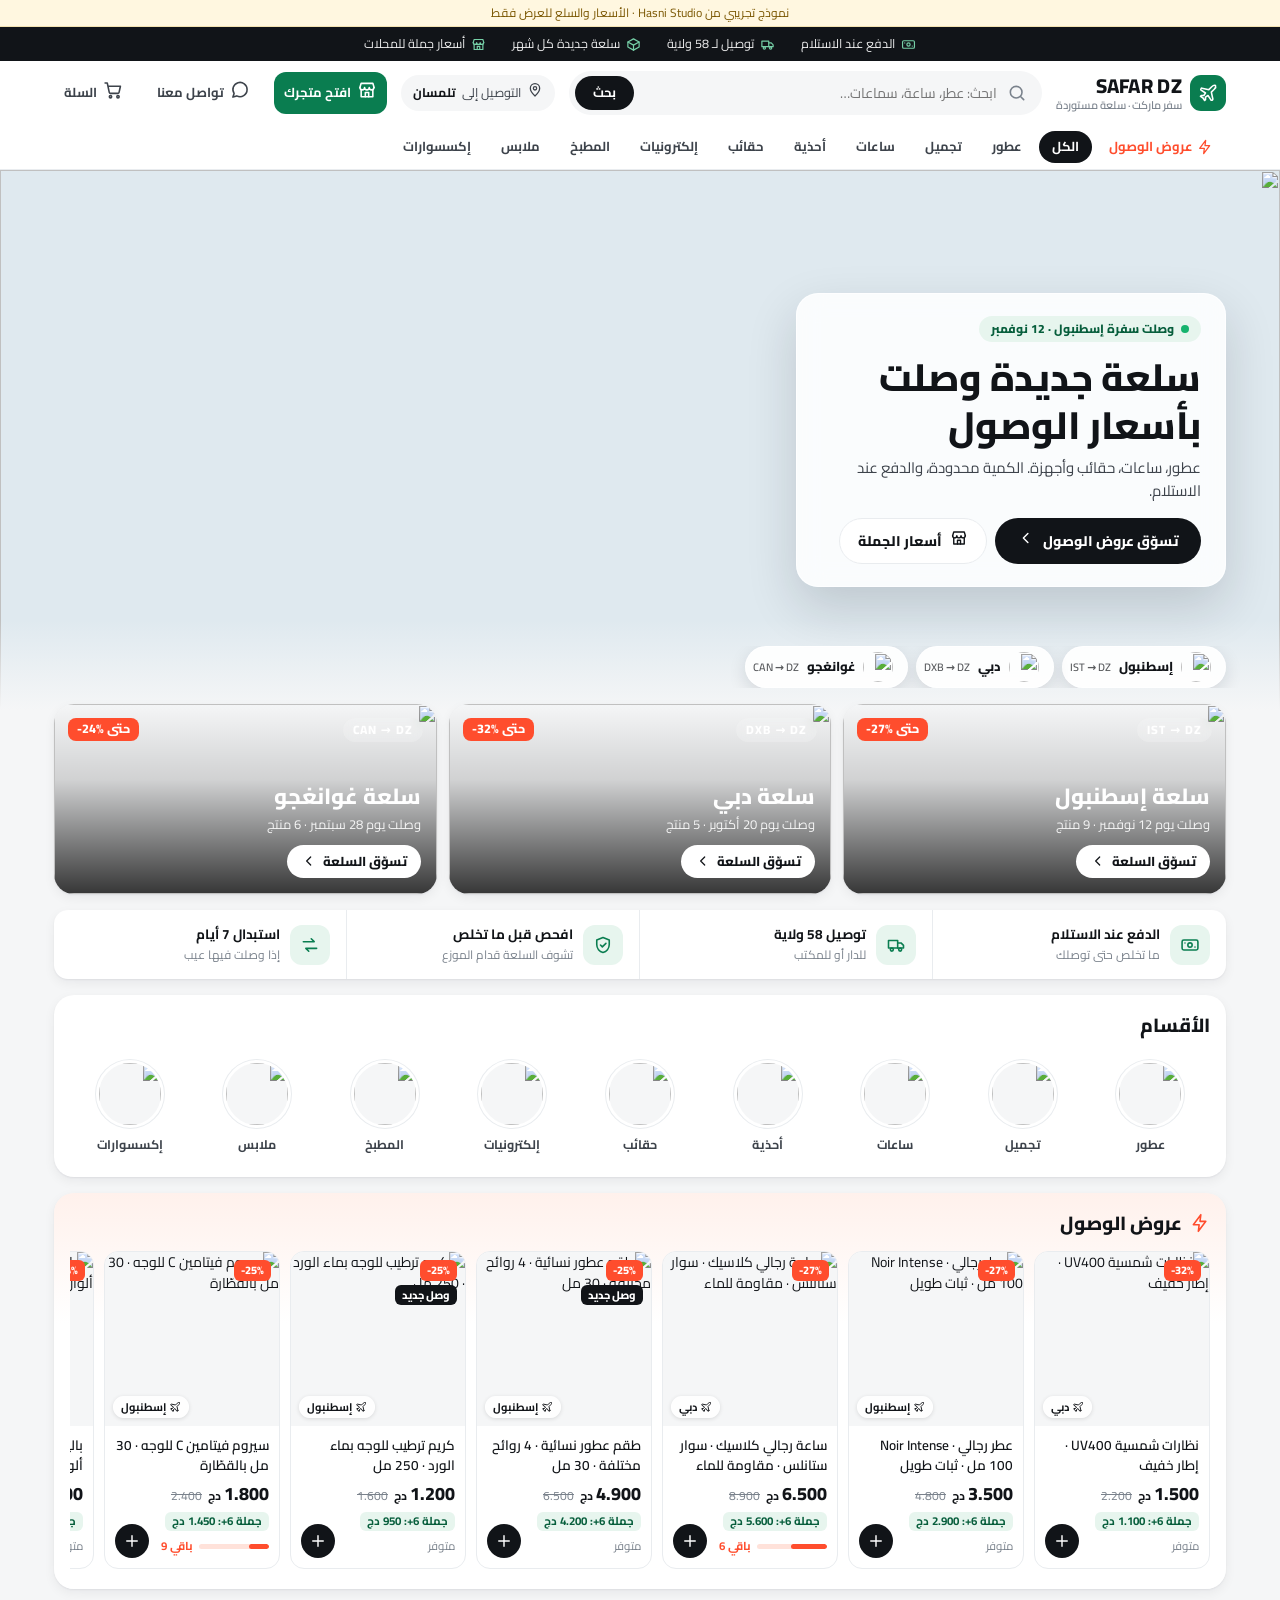
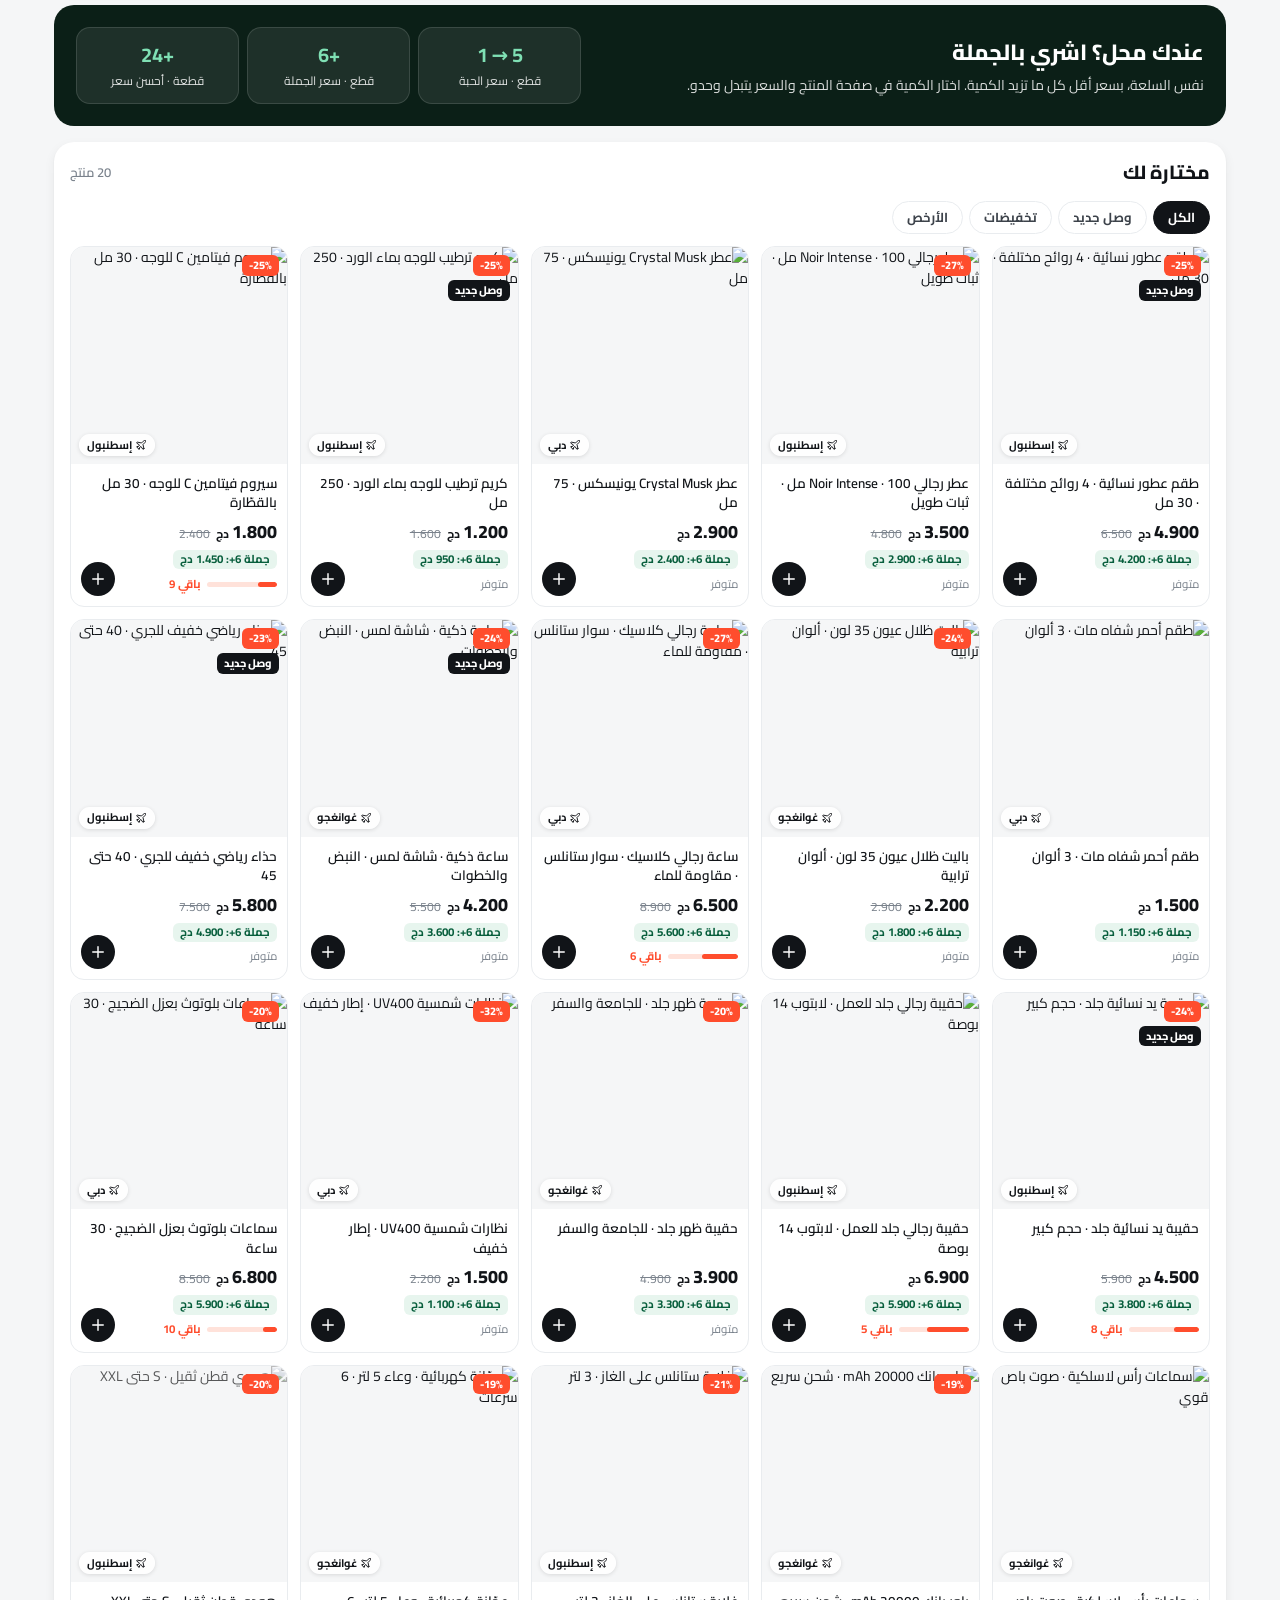
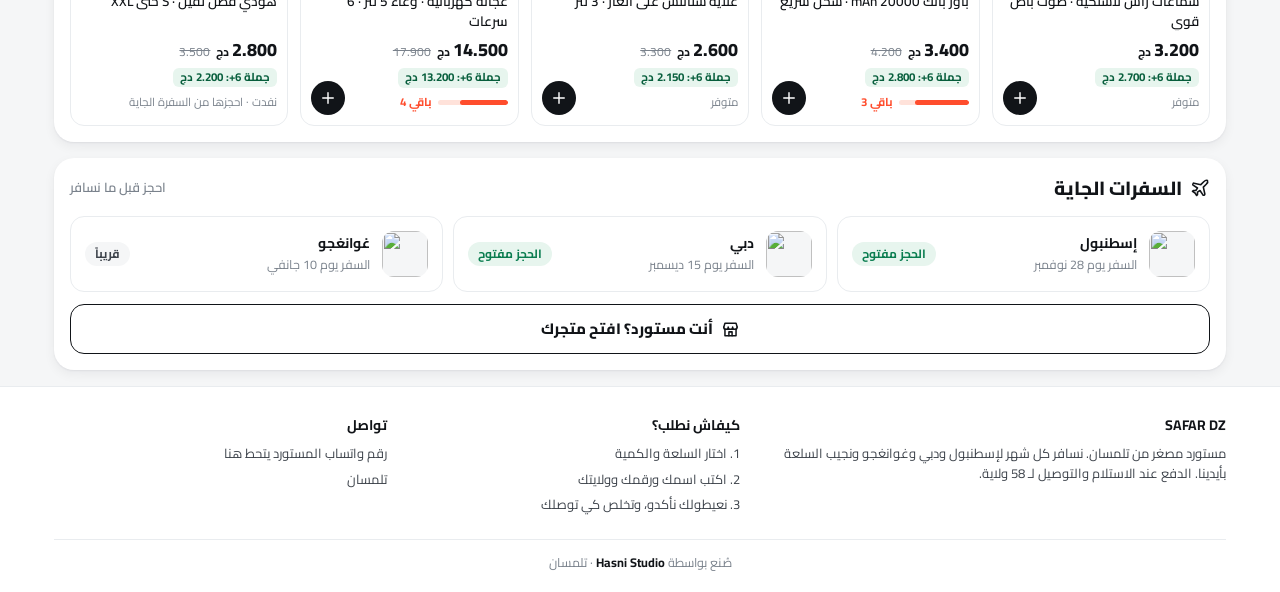
==== commit 111f9d48: "Add files via upload" ====
--- a/index.html
+++ b/index.html
@@ -53,6 +53,7 @@
 .search .go{background:var(--ink);color:#fff;height:34px;padding:0 18px;border-radius:999px;font-weight:700;font-size:13px}
 .hbtn{display:flex;align-items:center;gap:6px;font-weight:700;font-size:13px;color:var(--ink2);padding:8px 10px;border-radius:12px;position:relative}
 .hbtn:hover{background:var(--bg)}
+.hbtn.join{background:var(--brand);color:#fff}.hbtn.join:hover{background:var(--brand-d)}
 .badge{position:absolute;top:0;left:0;min-width:19px;height:19px;border-radius:999px;background:var(--deal);color:#fff;font-size:11px;font-weight:800;display:grid;place-items:center;padding:0 5px;border:2px solid #fff}
 .loc{display:flex;align-items:center;gap:6px;font-size:12.5px;color:var(--ink2);background:var(--bg);border-radius:999px;padding:7px 12px;flex:none}
 .loc svg.i{width:16px;height:16px}
@@ -415,7 +416,7 @@
         <button class="go" type="submit">بحث</button>
       </form>
       <div class="loc"><span data-i="pin"></span>التوصيل إلى <b id="loc-w">تلمسان</b></div>
-      <a class="hbtn desk" id="wa-top" href="#" target="_blank" rel="noopener"><span data-i="chat"></span>تواصل معنا</a>
+      <a class="hbtn desk" id="mk-top" href="./" hidden><span data-i="grid"></span>السوق كامل</a><a class="hbtn desk join" id="join-top" href="join.html"><span data-i="store"></span>افتح متجرك</a><a class="hbtn desk" id="wa-top" href="#" target="_blank" rel="noopener"><span data-i="chat"></span>تواصل معنا</a>
       <button class="hbtn" id="cart-top" type="button" aria-label="السلة"><span data-i="cart"></span><span class="lb">السلة</span><span class="badge num" id="cb1" hidden>0</span></button>
     </div>
     <nav class="catnav" id="catnav" aria-label="الأقسام"></nav>
@@ -511,7 +512,6 @@
 </aside>
 
 <div class="toast" id="toast" role="status" aria-live="polite"><span data-i="check"></span><span id="toast-t"></span></div>
-<button class="gear" id="gear" type="button"><span data-i="store"></span>لوحة المتجر</button>
 <div class="sheet" id="sheet" role="dialog" aria-modal="true" aria-labelledby="ed-title"><div class="in" id="ed"></div></div>
 
 <script src="https://cdn.jsdelivr.net/npm/maplibre-gl@5.24.1/dist/maplibre-gl.js"></script>
@@ -519,7 +519,8 @@
 <script>
 /* ===== config ===== */
 const SB_URL="https://htwjsydexrzityvknyqr.supabase.co",SB_KEY="sb_publishable_wRE6elFYUZvJotuM-a8tTg_PoNbe5Cz",BUCKET="shop-images";
-const SLUG=(new URLSearchParams(location.search).get("s")||"safar").replace(/[^a-z0-9-]/gi,"");
+const SLUG=(new URLSearchParams(location.search).get("s")||"").toLowerCase().replace(/[^a-z0-9-]/g,"");
+const MARKET=!SLUG;let STORES={};
 let sb=null;try{if(window.supabase)sb=window.supabase.createClient(SB_URL,SB_KEY);}catch(e){}
 const $=id=>document.getElementById(id);
 const esc=s=>String(s==null?"":s).replace(/[&<>"']/g,c=>({"&":"&amp;","<":"&lt;",">":"&gt;",'"':"&quot;","'":"&#39;"}[c]));
@@ -598,28 +599,46 @@
 DEMO.products.forEach((p,i)=>{p.id="d"+(i+1);});
 let S=JSON.parse(JSON.stringify(DEMO)),LIVE=false;
 
+const mapP=x=>({id:x.id,sid:x.importer_id,t:x.name,c:x.category||"",img:x.image_url||"",p:x.price||0,o:x.old_price||0,w6:x.w6||0,w24:x.w24||0,q:x.stock_qty??0,trip:x.trip||"",badge:x.badge||"",colors:x.options||[],d:x.description||""});
+const PLATFORM={name:"SAFAR DZ",sub:"سفر ماركت · سوق المستوردين",tag:"سوق المستوردين المصغرين في الجزائر: سلعة من إسطنبول ودبي والصين، من عند المستورد مباشرة. الدفع عند الاستلام والتوصيل لـ 58 ولاية.",
+  hero:{img:"1760565030309-8a56664f8901",eye:"سوق المستوردين · 58 ولاية",h:"سلعة السفرة\nمن عند المستورد مباشرة",p:"عطور، ساعات، ملابس وأجهزة من إسطنبول ودبي والصين. اطلب، وخلّص كي توصلك."}};
+let NOTFOUND=false;
 async function loadLive(){
   if(!sb)return false;
   try{
-    const {data:shop,error}=await sb.from("shops").select("*").eq("slug",SLUG).maybeSingle();
-    if(error||!shop)return false;
-    const {data:pr}=await sb.from("products").select("*").eq("shop_id",shop.id).order("sort");
-    const m=shop.meta||{};
-    S={id:shop.id,owner:shop.owner_id,name:shop.name,sub:m.sub||"",tag:shop.tagline||"",phone:shop.phone||"",call:shop.call_phone||"",addr:shop.address||"",
-      hero:m.hero||DEMO.hero,dealEnd:m.dealEnd||DEMO.dealEnd,next:m.next||[],arrived:m.arrived||[],
-      products:(pr||[]).map(x=>({id:x.id,t:x.name,c:x.category||"",img:x.image_url||"",p:x.price||0,o:x.old_price||0,w6:x.w6||0,w24:x.w24||0,q:x.stock_qty??0,trip:x.trip||"",badge:x.badge||"",colors:x.options||[],d:x.description||""}))};
+    let q=sb.from("importers").select("id,slug,name,tagline,phone,call_phone,wilaya,address,meta");
+    if(SLUG)q=q.eq("slug",SLUG);
+    const {data:imps,error}=await q;
+    if(error)return false;
+    if(!imps||!imps.length){if(SLUG)NOTFOUND=true;return false;}
+    STORES={};imps.forEach(i=>{i.meta=i.meta||{};STORES[i.id]=i;});
+    const {data:pr,error:e2}=await sb.from("products").select("*").in("importer_id",imps.map(i=>i.id)).order("sort").limit(1000);
+    if(e2)return false;
+    const products=(pr||[]).map(mapP);
+    if(SLUG){const i=imps[0],m=i.meta;
+      S={id:i.id,name:i.name,sub:m.sub||("سلعة مستوردة · "+(W[i.wilaya-1]||"")),tag:i.tagline||"",phone:i.phone||"",call:i.call_phone||"",addr:[i.address,W[i.wilaya-1]].filter(Boolean).join(" · "),wilaya:i.wilaya,
+        hero:Object.assign({},PLATFORM.hero,m.hero||{}),dealEnd:m.dealEnd||null,next:(m.next||[]).map(n=>({...n,sid:i.id})),arrived:m.arrived||[],products};
+    }else{
+      const ends=imps.map(i=>i.meta.dealEnd).filter(d=>d&&new Date(d)>Date.now()).sort();
+      const arrived=[];imps.forEach(i=>(i.meta.arrived||[]).forEach(a=>{const x=arrived.find(y=>y.code===a.code);if(!x)arrived.push({...a});else if((a.date||"")>(x.date||""))x.date=a.date;}));
+      arrived.sort((a,b)=>(b.date||"").localeCompare(a.date||""));
+      const next=[];imps.forEach(i=>(i.meta.next||[]).forEach(n=>{if(!n.date||n.date>=new Date().toISOString().slice(0,10))next.push({...n,sid:i.id});}));
+      next.sort((a,b)=>(a.date||"").localeCompare(b.date||""));
+      S={id:null,...PLATFORM,phone:"",call:"",addr:"الجزائر",wilaya:16,dealEnd:ends[0]||null,next:next.slice(0,9),arrived,products};
+    }
     return true;
   }catch(e){return false;}
 }
 
 /* ===== state ===== */
-function localGet(k){try{return localStorage.getItem(SLUG+":"+k);}catch(e){return null;}}
-function localSet(k,v){try{localStorage.setItem(SLUG+":"+k,v);}catch(e){}}
+function localGet(k){try{return localStorage.getItem("safardz:"+k);}catch(e){return null;}}
+function localSet(k,v){try{localStorage.setItem("safardz:"+k,v);}catch(e){}}
 let CAT="",SORT="all",QRY="",WIL=13,DELIV="home";
 let CART=[];try{CART=JSON.parse(localGet("cart")||"[]")||[];}catch(e){CART=[];}
 {const w=+localGet("wil");if(w>=1&&w<=58)WIL=w;}
 const FORM={name:localGet("name")||"",phone:localGet("phone")||"",commune:localGet("commune")||""};
 const byId=id=>S.products.find(p=>p.id===id);
+const storeOf=p=>(p&&STORES[p.sid])||{name:S.name,phone:S.phone,slug:SLUG,wilaya:S.wilaya};
 const unit=(p,q)=>q>=24&&p.w24?p.w24:q>=6&&p.w6?p.w6:p.p;
 const off=p=>p.o&&p.o>p.p?Math.round((1-p.p/p.o)*100):0;
 const waNum=p=>{let d=String(p||"").replace(/\D/g,"");if(d.startsWith("0"))d="213"+d.slice(1);return d;};
@@ -627,7 +646,10 @@
 const TRIPN={IST:"إسطنبول",DXB:"دبي",CAN:"غوانغجو",AYT:"أنطاليا",JED:"جدة",TUN:"تونس"};
 const CITY={IST:{ll:[28.9784,41.0082],img:"1653549882026-4c92d25bee4f"},DXB:{ll:[55.2708,25.2048],img:"1512453979798-5ea266f8880c"},CAN:{ll:[113.2644,23.1291],img:"1544594376-0a9a6ae2c997"},
   AYT:{ll:[30.7133,36.8969],img:"1653549882026-4c92d25bee4f"},JED:{ll:[39.1925,21.4858],img:"1512453979798-5ea266f8880c"},TUN:{ll:[10.1815,36.8065],img:"1653549882026-4c92d25bee4f"}};
-const HOME={ll:[-1.315,34.8828],img:"1669097564242-3c6c75aea9a0"};
+const WLL={13:[-1.315,34.8828],31:[-0.6337,35.6971],16:[3.0588,36.7538],25:[6.6147,36.365],19:[5.4137,36.1911],23:[7.7667,36.9],9:[2.8277,36.4703],5:[6.1742,35.5559],6:[5.0843,36.7509],15:[4.0458,36.7169],22:[-0.6308,35.1899],7:[5.7281,34.8504],30:[5.3249,31.9493],47:[3.6735,32.4909],27:[0.0892,35.9311],2:[1.3317,36.1647],17:[3.2639,34.6704],46:[-1.14,35.3],29:[0.14,35.4],20:[0.15,34.83]};
+const WCODE={13:"TLM",31:"ORN",16:"ALG",25:"CZL",19:"QSF",23:"AAE",6:"BJA",22:"SBA",7:"BSK",30:"OGX",47:"GHA"};
+const HOME={ll:[-1.315,34.8828],img:"1669097564242-3c6c75aea9a0",code:"TLM",label:"تلمسان"};
+function setHome(){const w=MARKET?16:(S.wilaya||13);HOME.ll=WLL[w]||WLL[16];HOME.code=MARKET?"DZ":(WCODE[w]||"DZ");HOME.label=MARKET?"الجزائر":(W[w-1]||"الجزائر");}
 let TRIP="";
 
 /* ===== home ===== */
@@ -667,10 +689,13 @@
 $("sform").onsubmit=e=>{e.preventDefault();$("q").blur();$("all").scrollIntoView({behavior:"smooth"});};
 const dtx=d=>{try{return new Date(d+"T12:00:00").toLocaleDateString("ar-DZ",{day:"numeric",month:"long"});}catch(e){return d;}};
 function renderTrips(){
-  $("trips").innerHTML=S.next.map(n=>`<div class="trip"><span class="ic"><img src="${esc(U((CITY[n.code]||HOME).img,120))}" alt=""></span><div><b>${esc(n.city||TRIPN[n.code]||n.code)}</b><span>السفر يوم ${esc(dtx(n.date))}</span></div><span class="st${n.open?"":" soon"}">${n.open?"الحجز مفتوح":"قريباً"}</span></div>`).join("");
+  $("trips").innerHTML=S.next.map(n=>{const st=STORES[n.sid];const inner=`<span class="ic"><img src="${esc(U((CITY[n.code]||HOME).img,120))}" alt=""></span><div><b>${esc(n.city||TRIPN[n.code]||n.code)}</b><span>${MARKET&&st?esc(st.name)+" · ":""}السفر يوم ${esc(dtx(n.date))}</span></div><span class="st${n.open?"":" soon"}">${n.open?"الحجز مفتوح":"قريباً"}</span>`;
+    return MARKET&&st?`<a class="trip" href="./?s=${esc(st.slug)}">${inner}</a>`:`<div class="trip">${inner}</div>`;}).join("");
+  $("pre-open").innerHTML=MARKET?ic("store")+"أنت مستورد؟ افتح متجرك":ic("chat")+"اطلب سلعة من السفرة الجاية";
   $("trips-sec").hidden=!S.next.length;
 }
 function renderShell(){
+  $("join-top").hidden=!MARKET;$("mk-top").hidden=MARKET;$("mk-top").href="./";
   $("brand").textContent=S.name;$("brand-sub").textContent=S.sub;document.title=S.name+" · سفر ماركت";
   const h=S.hero;$("map-fb").src=U(h.img,1400);$("hero-eye").textContent=h.eye;$("hero-h").innerHTML=esc(h.h).replace(/\n/g,"<br>");$("hero-p").textContent=h.p;
   const items=[["cash","الدفع عند الاستلام"],["truck","توصيل لـ 58 ولاية"],["box","سلعة جديدة كل شهر"],["store","أسعار جملة للمحلات"]];
@@ -686,23 +711,25 @@
 function arrivedList(){const codes=[...new Set(S.products.map(p=>p.trip).filter(Boolean))];const a=(S.arrived||[]).filter(t=>codes.includes(t.code));codes.forEach(c=>{if(!a.some(t=>t.code===c))a.push({code:c,date:""});});return a;}
 function renderCities(){
   $("cities").innerHTML=arrivedList().map(t=>{const x=tripInfo(t.code),c=CITY[t.code]||HOME;
-    return `<button type="button" class="city" data-trip="${esc(t.code)}" aria-pressed="${TRIP===t.code}"><img src="${esc(U(c.img,700))}" alt="" loading="lazy"><span class="code">${esc(t.code)} → TLM</span>${x.max?`<span class="upto">حتى <span class="num">-${x.max}%</span></span>`:""}
+    return `<button type="button" class="city" data-trip="${esc(t.code)}" aria-pressed="${TRIP===t.code}"><img src="${esc(U(c.img,700))}" alt="" loading="lazy"><span class="code">${esc(t.code)} → ${HOME.code}</span>${x.max?`<span class="upto">حتى <span class="num">-${x.max}%</span></span>`:""}
     <h3>سلعة ${esc(TRIPN[t.code]||t.code)}</h3><p>${t.date?"وصلت يوم "+esc(dtx(t.date))+" · ":""}${x.n} منتج</p><span class="go">${TRIP===t.code?"شوف الكل":"تسوّق السلعة"} ${ic("left")}</span></button>`;}).join("");
   $("cities").querySelectorAll("[data-trip]").forEach(b=>b.onclick=()=>setTrip(b.dataset.trip,true));
 }
 function renderRoutes(){
-  $("routes").innerHTML=arrivedList().map(t=>`<button type="button" class="rt" data-rt="${esc(t.code)}" aria-pressed="${TRIP===t.code}"><img src="${esc(U((CITY[t.code]||HOME).img,80))}" alt="">${esc(TRIPN[t.code]||t.code)}<small class="num">${esc(t.code)} → TLM</small></button>`).join("");
+  $("routes").innerHTML=arrivedList().map(t=>`<button type="button" class="rt" data-rt="${esc(t.code)}" aria-pressed="${TRIP===t.code}"><img src="${esc(U((CITY[t.code]||HOME).img,80))}" alt="">${esc(TRIPN[t.code]||t.code)}<small class="num">${esc(t.code)} → ${HOME.code}</small></button>`).join("");
   $("routes").querySelectorAll("[data-rt]").forEach(b=>b.onclick=()=>setTrip(b.dataset.rt,false));
 }
-function renderAll(){renderShell();renderCities();renderRoutes();renderCats();renderRail();renderGrid();renderTrips();cartUI();}
-
-function tick(){const t=Math.max(0,new Date(S.dealEnd)-Date.now());const d=Math.floor(t/864e5),h=Math.floor(t/36e5)%24,m=Math.floor(t/6e4)%60,s=Math.floor(t/1e3)%60;
+function renderAll(){setHome();renderShell();renderCities();renderRoutes();renderCats();renderRail();renderGrid();renderTrips();cartUI();}
+
+function tick(){const t=S.dealEnd?Math.max(0,new Date(S.dealEnd)-Date.now()):0;const tm=document.querySelector(".timer");if(tm)tm.hidden=!t;const d=Math.floor(t/864e5),h=Math.floor(t/36e5)%24,m=Math.floor(t/6e4)%60,s=Math.floor(t/1e3)%60;
   $("t-d").textContent=d;$("t-h").textContent=String(h).padStart(2,"0");$("t-m").textContent=String(m).padStart(2,"0");$("t-s").textContent=String(s).padStart(2,"0");}
 setInterval(tick,1000);
 
 /* ===== cart ===== */
 function saveCart(){localSet("cart",JSON.stringify(CART));}
-function addCart(p,opt,q){const c=CART.find(x=>x.id===p.id&&x.opt===opt);if(c)c.qty+=q;else CART.push({id:p.id,opt,qty:q});saveCart();cartUI();toast("زدناها للسلة");renderRail();renderGrid();}
+function addCart(p,opt,q){
+  if(CART.length&&byId(CART[0].id)&&byId(CART[0].id).sid!==p.sid){const a=storeOf(byId(CART[0].id)).name;
+    if(!confirm(`السلة فيها سلعة من «${a}». كل طلب يروح لمستورد واحد. نفرّغو السلة ونزيدو هذي؟`))return;CART=[];}const c=CART.find(x=>x.id===p.id&&x.opt===opt);if(c)c.qty+=q;else CART.push({id:p.id,opt,qty:q});saveCart();cartUI();toast("زدناها للسلة");renderRail();renderGrid();}
 function cartUI(){
   CART=CART.filter(c=>byId(c.id));
   const n=CART.reduce((a,c)=>a+c.qty,0);["cb1","cb2","cb3"].forEach(id=>{$(id).textContent=n;$(id).hidden=!n;});
@@ -750,10 +777,11 @@
   if(!/^0[567]\d{8}$/.test(ph)){e.textContent="رقم الهاتف لازم 10 أرقام ويبدا بـ 05 ولا 06 ولا 07.";$(px+"-ph").setAttribute("aria-invalid","true");$(px+"-ph").focus();return;}
   if(!FORM.commune){e.textContent="اكتب البلدية.";$(px+"-cm").focus();return;}
   e.textContent="";let sub=0;
-  const L=["طلب جديد من متجر "+S.name,"",`الاسم: ${FORM.name}`,`الهاتف: ${pretty(ph)}`,`العنوان: ${FORM.commune} · ${W[WIL-1]} (${String(WIL).padStart(2,"0")})`,`التوصيل: ${DELIV==="home"?"للدار":"لمكتب التوصيل"}`,"","السلعة:"];
+  const st=storeOf(items[0]&&items[0].p);
+  const L=["طلب جديد من "+st.name+" على SAFAR DZ","",`الاسم: ${FORM.name}`,`الهاتف: ${pretty(ph)}`,`العنوان: ${FORM.commune} · ${W[WIL-1]} (${String(WIL).padStart(2,"0")})`,`التوصيل: ${DELIV==="home"?"للدار":"لمكتب التوصيل"}`,"","السلعة:"];
   items.forEach(({p,opt,qty})=>{const u=unit(p,qty);sub+=u*qty;L.push(`• ${p.t}${opt?" ("+opt+")":""} × ${qty} = ${fmt(u*qty)} دج`);});
   L.push("",`السلعة: ${fmt(sub)} دج`,`التوصيل: ${fmt(ship)} دج`,`المجموع: ${fmt(sub+ship)} دج`,"الدفع عند الاستلام");
-  openWA(L.join("\n"));
+  openWA(L.join("\n"),st.phone);
 }
 
 /* ===== product page ===== */
@@ -784,6 +812,7 @@
    </div>`:""}
    <div class="box ship">
     <div class="srow"><span class="ic">${ic("truck")}</span><div><b>التوصيل لـ ${esc(W[WIL-1])}: <span class="num">${fmt(f.home)}</span> دج للدار · <span class="num">${fmt(f.desk)}</span> دج للمكتب</b><span>يوصلك في ${f.days} بعد التأكيد</span></div></div>
+    ${STORES[p.sid]?`<a class="srow" href="./?s=${esc(storeOf(p).slug)}"><span class="ic">${ic("store")}</span><div><b>يبيعها: ${esc(storeOf(p).name)}</b><span>مستورد من ${esc(W[storeOf(p).wilaya-1]||"")} · شوف متجرو</span></div></a>`:""}
     <div class="srow"><span class="ic">${ic("cash")}</span><div><b>الدفع عند الاستلام</b><span>ما تخلص حتى تشوف السلعة قدامك</span></div></div>
     <div class="srow"><span class="ic">${ic("swap")}</span><div><b>استبدال خلال 7 أيام</b><span>إذا وصلت السلعة فيها عيب</span></div></div>
    </div>
@@ -800,7 +829,7 @@
     $("p-add").onclick=()=>addCart(p,OPT,QTY);
     const setQ=v=>{QTY=Math.max(1,Math.min(999,v));drawProduct();};
     $("q-").onclick=()=>setQ(QTY-1);$("q+").onclick=()=>setQ(QTY+1);$("qv").onchange=e=>setQ(parseInt(e.target.value)||1);}
-  if($("p-pre"))$("p-pre").onclick=()=>openWA("السلام عليكم، نحب نحجز من السفرة الجاية: "+p.t);
+  if($("p-pre"))$("p-pre").onclick=()=>openWA("السلام عليكم، نحب نحجز من السفرة الجاية: "+p.t,storeOf(p).phone);
   $("pd").querySelectorAll("[data-pic]").forEach(b=>b.onclick=()=>{PIC=+b.dataset.pic;drawProduct();});
   $("pd").querySelectorAll("[data-opt]").forEach(b=>b.onclick=()=>{OPT=b.dataset.opt;drawProduct();});
   $("pd").querySelectorAll("[data-tq]").forEach(b=>b.onclick=()=>{if(p.q>0){QTY=+b.dataset.tq;drawProduct();}});
@@ -813,11 +842,13 @@
 $("home-link").onclick=e=>{e.preventDefault();closeProduct();history.replaceState(null,"",location.pathname+location.search);scrollTo({top:0,behavior:"smooth"});};
 $("bn-home").onclick=()=>scrollTo({top:0,behavior:"smooth"});
 $("bn-cats").onclick=()=>$("h-cats").scrollIntoView({behavior:"smooth",block:"center"});
-$("pre-open").onclick=()=>{const t=S.next.find(n=>n.open)||S.next[0]||{};openWA((`السلام عليكم، نحب نحجز من سفرة ${t.city||TRIPN[t.code]||""}:\n- السلعة: \n- الكمية: \n- الولاية: ${W[WIL-1]}`));};
+$("pre-open").onclick=()=>{const t=S.next.find(n=>n.open)||S.next[0]||{};if(MARKET){location.href="join.html";return;}openWA((`السلام عليكم، نحب نحجز من سفرة ${t.city||TRIPN[t.code]||""}:\n- السلعة: \n- الكمية: \n- الولاية: ${W[WIL-1]}`));};
 function route(){const m=location.hash.match(/^#p=(.+)$/);if(m)openProduct(decodeURIComponent(m[1]));else if(CUR)closeProduct();}
 addEventListener("hashchange",route);
-function openWA(text){
-  if(String(S.phone).replace(/\D/g,"")){window.open("https://wa.me/"+waNum(S.phone)+"?text="+encodeURIComponent(text),"_blank","noopener");return;}
+function closeEd(){$("sheet").classList.remove("open");}
+$("sheet").onclick=e=>{if(e.target.id==="sheet")closeEd();};
+function openWA(text,phone){phone=phone===undefined?S.phone:phone;
+  if(String(phone||"").replace(/\D/g,"")){window.open("https://wa.me/"+waNum(phone)+"?text="+encodeURIComponent(text),"_blank","noopener");return;}
   $("ed").innerHTML=`<h3 id="ed-title" style="margin:0 0 6px">هكذا يوصل الطلب لواتساب المستورد</h3><p style="color:var(--mute);margin:0 0 12px">هذا نموذج تجريبي، ما فيهش رقم حقيقي. في المتجر الحقيقي، هذي الرسالة تتبعث مباشرة لواتساب صاحب المتجر.</p>
   <pre style="white-space:pre-wrap;background:#e7f5ee;border-radius:14px;padding:14px;font:inherit;font-size:13.5px;margin:0 0 12px">${esc(text)}</pre><button class="btn b-dark w100" type="button" id="ex">مفهوم</button>`;
   $("sheet").classList.add("open");$("ex").onclick=closeEd;}
@@ -851,7 +882,7 @@
     MAP.addLayer({id:"routes-glow",type:"line",source:"routes",paint:{"line-color":"#0a7d50","line-width":7,"line-opacity":.15,"line-blur":3}});
     MAP.addLayer({id:"routes-line",type:"line",source:"routes",paint:{"line-color":"#0a7d50","line-width":2.2,"line-dasharray":[2,1.6]}});
     const pin=(ll,img,label,home)=>{const el=document.createElement("div");el.className="cpin"+(home?" home":"");el.innerHTML=`<span class="ph"><img src="${U(img,120)}" alt=""></span><b>${esc(label)}</b>`;new maplibregl.Marker({element:el,anchor:"bottom"}).setLngLat(ll).addTo(MAP);return el;};
-    pin(HOME.ll,HOME.img,"تلمسان",true);
+    pin(HOME.ll,HOME.img,HOME.label,true);
     codes.forEach(c=>{const el=pin(CITY[c].ll,CITY[c].img,TRIPN[c]);el.onclick=()=>setTrip(c,true);});
     const jets=lines.map((l,k)=>{const el=document.createElement("div");el.className="jet";el.innerHTML='<svg viewBox="0 0 24 24"><path fill="#111418" d="M12 2c.8 0 1.4 1 1.4 2.4v5.1l7.6 4.6v2l-7.6-2.4v4.4l2.2 1.7V21L12 20l-3.6 1v-1.2l2.2-1.7v-4.4L3 16.1v-2l7.6-4.6V4.4C10.6 3 11.2 2 12 2Z"/></svg>';
       return{l,m:new maplibregl.Marker({element:el,rotationAlignment:"map",pitchAlignment:"map"}).setLngLat(l.pts[0]).addTo(MAP),off:k/lines.length};});
@@ -872,102 +903,13 @@
 }
 ["mousedown","touchstart","wheel"].forEach(ev=>$("map").addEventListener(ev,stopTour,{passive:true}));
 
-paintIcons();renderAll();tick();route();initMap();
-(async()=>{LIVE=await loadLive();if(LIVE){$("demo").hidden=true;renderAll();tick();route();}})();
-
-/* ===== owner panel (opens only on #owner or an existing session) ===== */
-const OWNER_LINK=location.hash==="#owner";
-(async()=>{let has=false;try{if(sb){const {data}=await sb.auth.getSession();has=!!data.session;}}catch(e){}
-  if(OWNER_LINK||has)$("gear").classList.add("show");
-  if(OWNER_LINK){let n=0;const w=setInterval(()=>{if(LIVE||++n>20){clearInterval(w);openPanel();}},300);}})();
-$("gear").onclick=openPanel;
-$("sheet").onclick=e=>{if(e.target.id==="sheet")closeEd();};
-function closeEd(){$("sheet").classList.remove("open");}
-function note(m,ok){const e=$("ee");if(e){e.textContent=m;e.style.color=ok?"var(--brand)":"var(--deal)";}}
-async function openPanel(){$("sheet").classList.add("open");
-  if(!sb||!LIVE){$("ed").innerHTML=`<h3 id="ed-title" style="margin:0 0 8px">لوحة المتجر</h3><p>اللوحة تخدم على رابط المتجر الحقيقي فقط.</p><button class="btn b-line" type="button" id="ex">إغلاق</button>`;$("ex").onclick=closeEd;return;}
-  const {data:{session}}=await sb.auth.getSession();session?panel(session.user):login();}
-let authMode="up";
-function login(){const up=authMode==="up";
-  $("ed").innerHTML=`<h3 id="ed-title" style="margin:0">${up?"إنشاء حساب صاحب المتجر":"دخول"}</h3>
-  <div class="otabs"><button type="button" id="mi" aria-selected="${!up}">دخول</button><button type="button" id="mu" aria-selected="${up}">إنشاء حساب</button></div>
-  <p style="color:var(--mute);margin:0 0 10px">${up?"أول حساب يسجّل يولّي مالك هذا المتجر، وما يقدر يعدّلو حتى واحد آخر.":"ادخل بالبريد وكلمة السر."}</p>
-  <div class="form"><div class="fld"><label for="le">البريد الإلكتروني</label><input id="le" type="email" dir="ltr" autocomplete="username"></div>
-  <div class="fld"><label for="lp">كلمة السر${up?" (8 أحرف على الأقل)":""}</label><input id="lp" type="password" dir="ltr" autocomplete="${up?"new-password":"current-password"}"></div></div>
-  <div class="err" id="ee" style="margin:8px 0"></div><div style="display:flex;gap:8px;flex-wrap:wrap;margin-top:10px"><button class="btn b-main" id="lg" type="button">${up?"إنشاء الحساب":"دخول"}</button>${up?"":'<button class="btn b-line" id="lf" type="button">نسيت كلمة السر</button>'}<button class="btn b-line" id="ex" type="button">إغلاق</button></div>`;
-  $("ex").onclick=closeEd;$("mi").onclick=()=>{authMode="in";login();};$("mu").onclick=()=>{authMode="up";login();};
-  const back=location.origin+location.pathname+location.search+"#owner";
-  $("lg").onclick=async()=>{const email=$("le").value.trim(),password=$("lp").value;if(!email||!password)return note("اكتب البريد وكلمة السر.");
-    if(up){if(password.length<8)return note("كلمة السر قصيرة.");note("جارٍ الإنشاء…",true);const {data,error}=await sb.auth.signUp({email,password,options:{emailRedirectTo:back}});
-      if(error)return note("ما تنشأش: "+error.message);if(data.session){$("gear").classList.add("show");return panel(data.user);}return note("بعثنا رابط تأكيد لبريدك. افتحو ومن بعد ادخل.",true);}
-    note("جارٍ الدخول…",true);const {data,error}=await sb.auth.signInWithPassword({email,password});if(error)return note(/confirm/i.test(error.message)?"أكّد بريدك أولاً.":"البريد أو كلمة السر غالطين.");
-    $("gear").classList.add("show");panel(data.user);};
-  if(!up)$("lf").onclick=async()=>{const e=$("le").value.trim();if(!e)return note("اكتب بريدك.");const {error}=await sb.auth.resetPasswordForEmail(e,{redirectTo:back});note(error?"ما تبعثش.":"بعثنا رابط تبديل كلمة السر.",!error);};
-}
-let edTab="goods";
-async function panel(user){
-  if(!S.owner){const {data,error}=await sb.rpc("claim_shop",{p_slug:SLUG});if(!error&&data)await reload();}
-  if(S.owner&&S.owner!==user.id){$("ed").innerHTML=`<h3 id="ed-title">هذا الحساب ما يملكش هذا المتجر</h3><button class="btn b-line" id="lo" type="button">خروج</button>`;$("lo").onclick=async()=>{await sb.auth.signOut();login();};return;}
-  $("ed").innerHTML=`<div style="display:flex;justify-content:space-between;align-items:center"><h3 id="ed-title" style="margin:0">لوحة ${esc(S.name)}</h3><button class="sbtn" id="lo" type="button">${ic("logout")}خروج</button></div>
-  <div class="otabs">${[["goods","السلعة"],["trips","البانر والسفرات"],["info","المعلومات"]].map(([k,v])=>`<button type="button" data-k="${k}" aria-selected="${k===edTab}">${v}</button>`).join("")}</div><div class="err" id="ee" style="margin-bottom:8px"></div><div id="eb"></div>`;
-  $("ed").querySelectorAll("[data-k]").forEach(b=>b.onclick=()=>{edTab=b.dataset.k;panel(user);});
-  $("lo").onclick=async()=>{await sb.auth.signOut();closeEd();if(!OWNER_LINK)$("gear").classList.remove("show");};
-  ({goods:edGoods,trips:edTrips,info:edInfo})[edTab]();
-}
-function edGoods(){
-  const cats=[...new Set(CATS.map(c=>c.k).concat(S.products.map(p=>p.c)))];
-  $("eb").innerHTML=`<label class="btn b-main w100" style="position:relative;overflow:hidden;margin-bottom:6px">${ic("upload")}زيد منتجات بالصور من الهاتف<input type="file" accept="image/*" multiple id="np" style="position:absolute;inset:0;opacity:0"></label>
-  <p class="note" style="margin:0 0 12px">كل صورة تولّي منتج جديد. من بعد اكتب الاسم والأسعار واضغط «حفظ السلعة».</p><datalist id="catl">${cats.map(c=>`<option value="${esc(c)}">`).join("")}</datalist>`+
-  S.products.map((p,i)=>`<div class="oitem"><div class="hd"><img src="${esc(U(p.img,120))}" alt=""><input class="pf" data-i="${i}" data-k="t" value="${esc(p.t)}" aria-label="اسم المنتج"></div>
-   <div class="o3"><div><label>سعر الحبة</label><input class="pf" type="number" data-i="${i}" data-k="p" value="${p.p}"></div><div><label>السعر قبل التخفيض</label><input class="pf" type="number" data-i="${i}" data-k="o" value="${p.o||""}"></div><div><label>الكمية المتوفرة</label><input class="pf" type="number" data-i="${i}" data-k="q" value="${p.q}"></div></div>
-   <div class="o3"><div><label>جملة 6+</label><input class="pf" type="number" data-i="${i}" data-k="w6" value="${p.w6||""}"></div><div><label>جملة 24+</label><input class="pf" type="number" data-i="${i}" data-k="w24" value="${p.w24||""}"></div><div><label>القسم</label><input class="pf" list="catl" data-i="${i}" data-k="c" value="${esc(p.c)}"></div></div>
-   <div class="o2"><div><label>الاختيارات (فاصلة بين كل وحدة)</label><input class="pf" data-i="${i}" data-k="colors" value="${esc((p.colors||[]).join("، "))}"></div><div><label>السفرة</label><select class="pf" data-i="${i}" data-k="trip">${["","IST","DXB","CAN","AYT","JED","TUN"].map(c=>`<option value="${c}"${c===p.trip?" selected":""}>${c?TRIPN[c]:"—"}</option>`).join("")}</select></div></div>
-   <div><label style="font-size:11.5px;color:var(--mute);font-weight:700">الوصف</label><input class="pf" data-i="${i}" data-k="d" value="${esc(p.d)}"></div>
-   <div style="display:flex;gap:8px;flex-wrap:wrap;align-items:center"><label class="sbtn">${ic("upload")}بدّل الصورة<input type="file" accept="image/*" class="pi" data-i="${i}"></label>
-   <label style="font-size:13px;display:flex;gap:4px;align-items:center"><input type="checkbox" class="pf" data-i="${i}" data-k="badge"${p.badge==="new"?" checked":""} style="width:auto;height:auto"> وصل جديد</label>
-   <button class="sbtn danger pd" data-i="${i}" type="button" style="margin-inline-start:auto">${ic("trash")}<span>حذف</span></button></div></div>`).join("")+
-  `<button class="btn b-main w100" id="ps" type="button" style="position:sticky;bottom:0">حفظ السلعة</button>`;
-  const collect=()=>$("eb").querySelectorAll(".pf").forEach(f=>{const p=S.products[+f.dataset.i],k=f.dataset.k;
-    p[k]=k==="badge"?(f.checked?"new":""):k==="colors"?f.value.split(/[،,]/).map(s=>s.trim()).filter(Boolean):f.type==="number"?(Number(f.value)||0):f.value;});
-  $("ps").onclick=async()=>{collect();note("جارٍ الحفظ…",true);
-    for(const [i,p] of S.products.entries()){const row={shop_id:S.id,name:p.t,category:p.c,image_url:p.img||null,price:p.p,old_price:p.o||null,w6:p.w6||null,w24:p.w24||null,stock_qty:p.q,trip:p.trip||null,badge:p.badge||null,options:p.colors||[],description:p.d||null,sort:i};
-      const r=!p.id?await sb.from("products").insert(row):await sb.from("products").update(row).eq("id",p.id);if(r.error)return note("ما تحفظش: "+r.error.message);}
-    await reload();edGoods();note("تحفظت. الزبائن يشوفوها درك.",true);};
-  $("eb").querySelectorAll(".pd").forEach(b=>b.onclick=async()=>{const s=b.querySelector("span");if(!b.dataset.armed){b.dataset.armed=1;s.textContent="متأكد؟";setTimeout(()=>{delete b.dataset.armed;s.textContent="حذف";},3000);return;}
-    collect();const p=S.products[+b.dataset.i];if(p.id){const {error}=await sb.from("products").delete().eq("id",p.id);if(error)return note(error.message);}S.products.splice(+b.dataset.i,1);edGoods();renderAll();note("تحذف.",true);});
-  $("eb").querySelectorAll(".pi").forEach(inp=>inp.onchange=async()=>{const f=inp.files[0];if(!f)return;collect();note("جارٍ رفع الصورة…",true);
-    try{S.products[+inp.dataset.i].img=await uploadImage(f);edGoods();note("ترفعت. اضغط «حفظ السلعة».",true);}catch(e){note("ما ترفعتش: "+e.message);}});
-  $("np").onchange=async e=>{const files=[...e.target.files];if(!files.length)return;collect();let n=0;
-    for(const f of files){note(`رفع ${n+1} من ${files.length}…`,true);try{const url=await uploadImage(f);S.products.unshift({t:"منتج جديد",c:"جديد",img:url,p:0,o:0,w6:0,w24:0,q:1,trip:"",badge:"new",colors:[],d:""});n++;}catch(err){note("وقف الرفع: "+err.message);break;}}
-    edGoods();if(n)note(`زدنا ${n} صورة. اكتب الأسماء والأسعار واضغط «حفظ السلعة».`,true);};
-}
-function edTrips(){
-  const N=S.next,H=S.hero;
-  $("eb").innerHTML=`<span class="lbl">البانر الرئيسي</span><div class="form"><div class="fld"><label for="h1">السطر الصغير</label><input id="h1" value="${esc(H.eye)}"></div><div class="fld"><label for="h2">العنوان</label><input id="h2" value="${esc(H.h.replace(/\n/g," "))}"></div><div class="fld"><label for="h3">الوصف</label><input id="h3" value="${esc(H.p)}"></div>
-  <label class="sbtn" style="justify-self:start">${ic("upload")}بدّل صورة البانر<input type="file" accept="image/*" id="hi"></label>
-  <div class="fld"><label for="de">عروض الوصول تنتهي يوم</label><input id="de" type="datetime-local" value="${esc(String(S.dealEnd).slice(0,16))}"></div></div>
-  <span class="lbl" style="margin-top:16px">السفرات الجاية</span>${N.map((t,i)=>`<div class="o3" style="margin-bottom:8px"><select class="nf" data-i="${i}" data-k="code">${["IST","DXB","CAN","AYT","JED","TUN"].map(c=>`<option value="${c}"${c===t.code?" selected":""}>${TRIPN[c]}</option>`).join("")}</select><input class="nf" type="date" data-i="${i}" data-k="date" value="${esc(t.date)}"><select class="nf" data-i="${i}" data-k="open"><option value="1"${t.open?" selected":""}>الحجز مفتوح</option><option value="0"${t.open?"":" selected"}>قريباً</option></select></div>`).join("")}
-  <button class="sbtn" id="na" type="button" style="margin-bottom:14px">${ic("plus")}سفرة جديدة</button>
-  <button class="btn b-main w100" id="tsv" type="button">حفظ</button>`;
-  const col=()=>{$("eb").querySelectorAll(".nf").forEach(f=>{N[+f.dataset.i][f.dataset.k]=f.dataset.k==="open"?+f.value:f.value;});N.forEach(n=>n.city=TRIPN[n.code]);H.eye=$("h1").value;H.h=$("h2").value;H.p=$("h3").value;if($("de").value)S.dealEnd=$("de").value+":00+01:00";};
-  $("na").onclick=()=>{col();N.push({code:"IST",city:"إسطنبول",date:new Date().toISOString().slice(0,10),open:1});edTrips();};
-  $("hi").onchange=async e=>{const f=e.target.files[0];if(!f)return;col();note("جارٍ الرفع…",true);try{H.img=await uploadImage(f);note("ترفعت. اضغط «حفظ».",true);}catch(err){note(err.message);}};
-  $("tsv").onclick=async()=>{col();note("جارٍ الحفظ…",true);const {error}=await sb.from("shops").update({meta:{sub:S.sub,hero:H,dealEnd:S.dealEnd,next:N}}).eq("id",S.id);if(error)return note(error.message);await reload();edTrips();note("تحفظ.",true);};
-}
-function edInfo(){
-  $("eb").innerHTML=`<div class="form"><div class="f2"><div class="fld"><label for="i1">اسم المتجر</label><input id="i1" value="${esc(S.name)}"></div><div class="fld"><label for="i6">تحت الاسم</label><input id="i6" value="${esc(S.sub)}"></div></div>
-  <div class="fld"><label for="i2">التعريف</label><textarea id="i2" rows="3">${esc(S.tag)}</textarea></div>
-  <div class="f2"><div class="fld"><label for="i3">واتساب الطلبات</label><input id="i3" dir="ltr" value="${esc(S.phone)}"></div><div class="fld"><label for="i4">رقم الاتصال</label><input id="i4" dir="ltr" value="${esc(S.call)}"></div></div>
-  <div class="fld"><label for="i5">المدينة</label><input id="i5" value="${esc(S.addr)}"></div>
-  <button class="btn b-main w100" id="isv" type="button">حفظ</button></div>`;
-  $("isv").onclick=async()=>{note("جارٍ الحفظ…",true);S.sub=$("i6").value.trim();
-    const {error}=await sb.from("shops").update({name:$("i1").value.trim(),tagline:$("i2").value.trim(),phone:$("i3").value.trim(),call_phone:$("i4").value.trim(),address:$("i5").value.trim(),meta:{sub:S.sub,hero:S.hero,dealEnd:S.dealEnd,next:S.next}}).eq("id",S.id);
-    if(error)return note(error.message);await reload();note("تحفظ.",true);};
-}
-async function uploadImage(file){const blob=await shrink(file,1200,.82);const path=`${S.id}/${Date.now()}-${Math.random().toString(36).slice(2,8)}.jpg`;
-  const {error}=await sb.storage.from(BUCKET).upload(path,blob,{contentType:"image/jpeg"});if(error)throw error;return sb.storage.from(BUCKET).getPublicUrl(path).data.publicUrl;}
-function shrink(file,max,q){return new Promise((res,rej)=>{const r=new FileReader();r.onerror=()=>rej(new Error("ما قدرناش نقراو الصورة"));r.onload=()=>{const im=new Image();im.onerror=()=>rej(new Error("صيغة الصورة ما تخدمش"));
-  im.onload=()=>{const k=Math.min(1,max/Math.max(im.width,im.height));const c=document.createElement("canvas");c.width=Math.round(im.width*k);c.height=Math.round(im.height*k);c.getContext("2d").drawImage(im,0,0,c.width,c.height);c.toBlob(b=>b?res(b):rej(new Error("ما قدرناش نضغطو الصورة")),"image/jpeg",q);};im.src=r.result;};r.readAsDataURL(file);});}
+paintIcons();renderAll();tick();route();
+(async()=>{LIVE=await loadLive();
+  if(LIVE){const demo=Object.values(STORES).some(s=>s.slug==="safar");$("demo").hidden=!demo;if(demo)$("demo").textContent="منصة تجريبية من Hasni Studio · متجر SAFAR DZ نموذج للعرض";renderAll();tick();route();}
+  if(!NOTFOUND)initMap();
+  else if(NOTFOUND){$("home").innerHTML=`<div class="sec" style="text-align:center;padding:40px 16px;margin-top:16px"><h2 style="margin:0 0 6px">هذا المتجر ما كاينش ولا ما زال ما تفعّلش</h2><p style="color:var(--mute)">تأكد من الرابط، ولا تصفح السوق.</p><a class="btn b-main" href="./">روح للسوق</a></div>`;$("demo").hidden=true;}
+})();
+
 async function reload(){await loadLive();renderAll();}
 </script>
 </body>
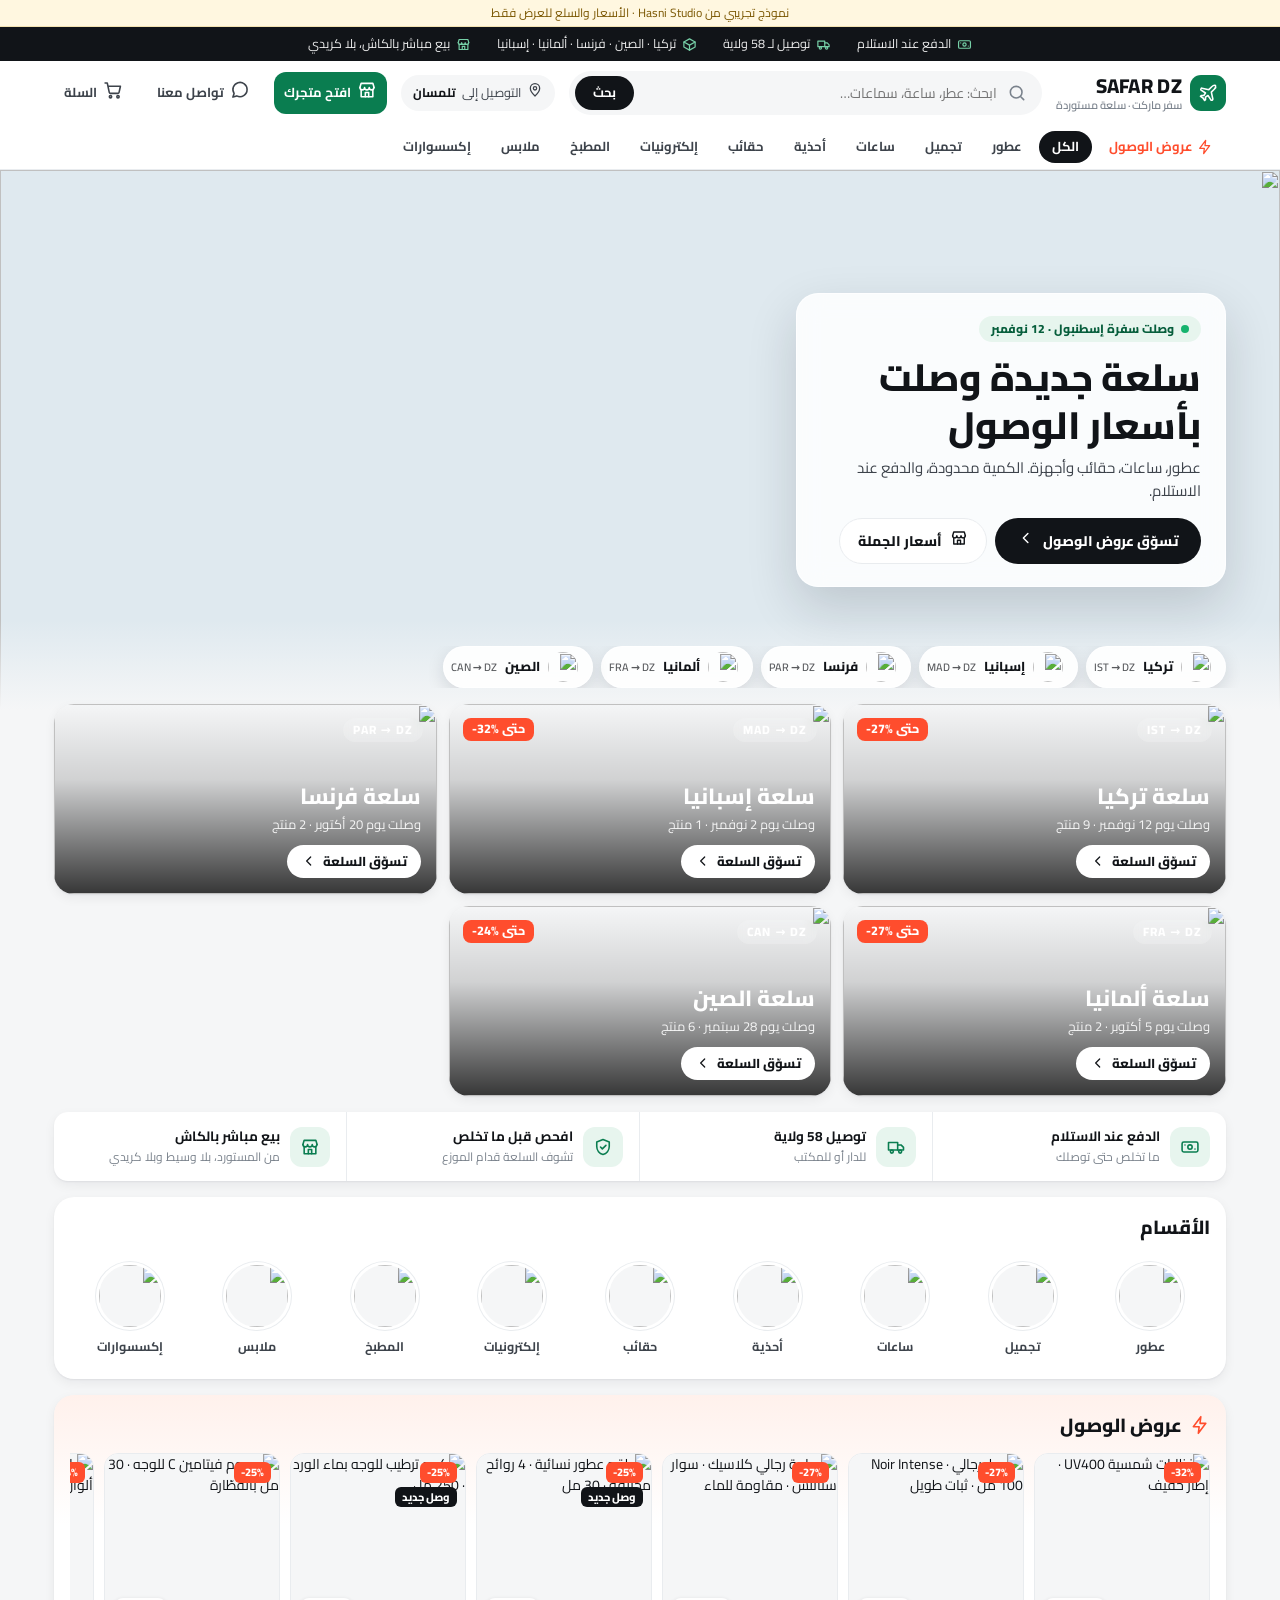
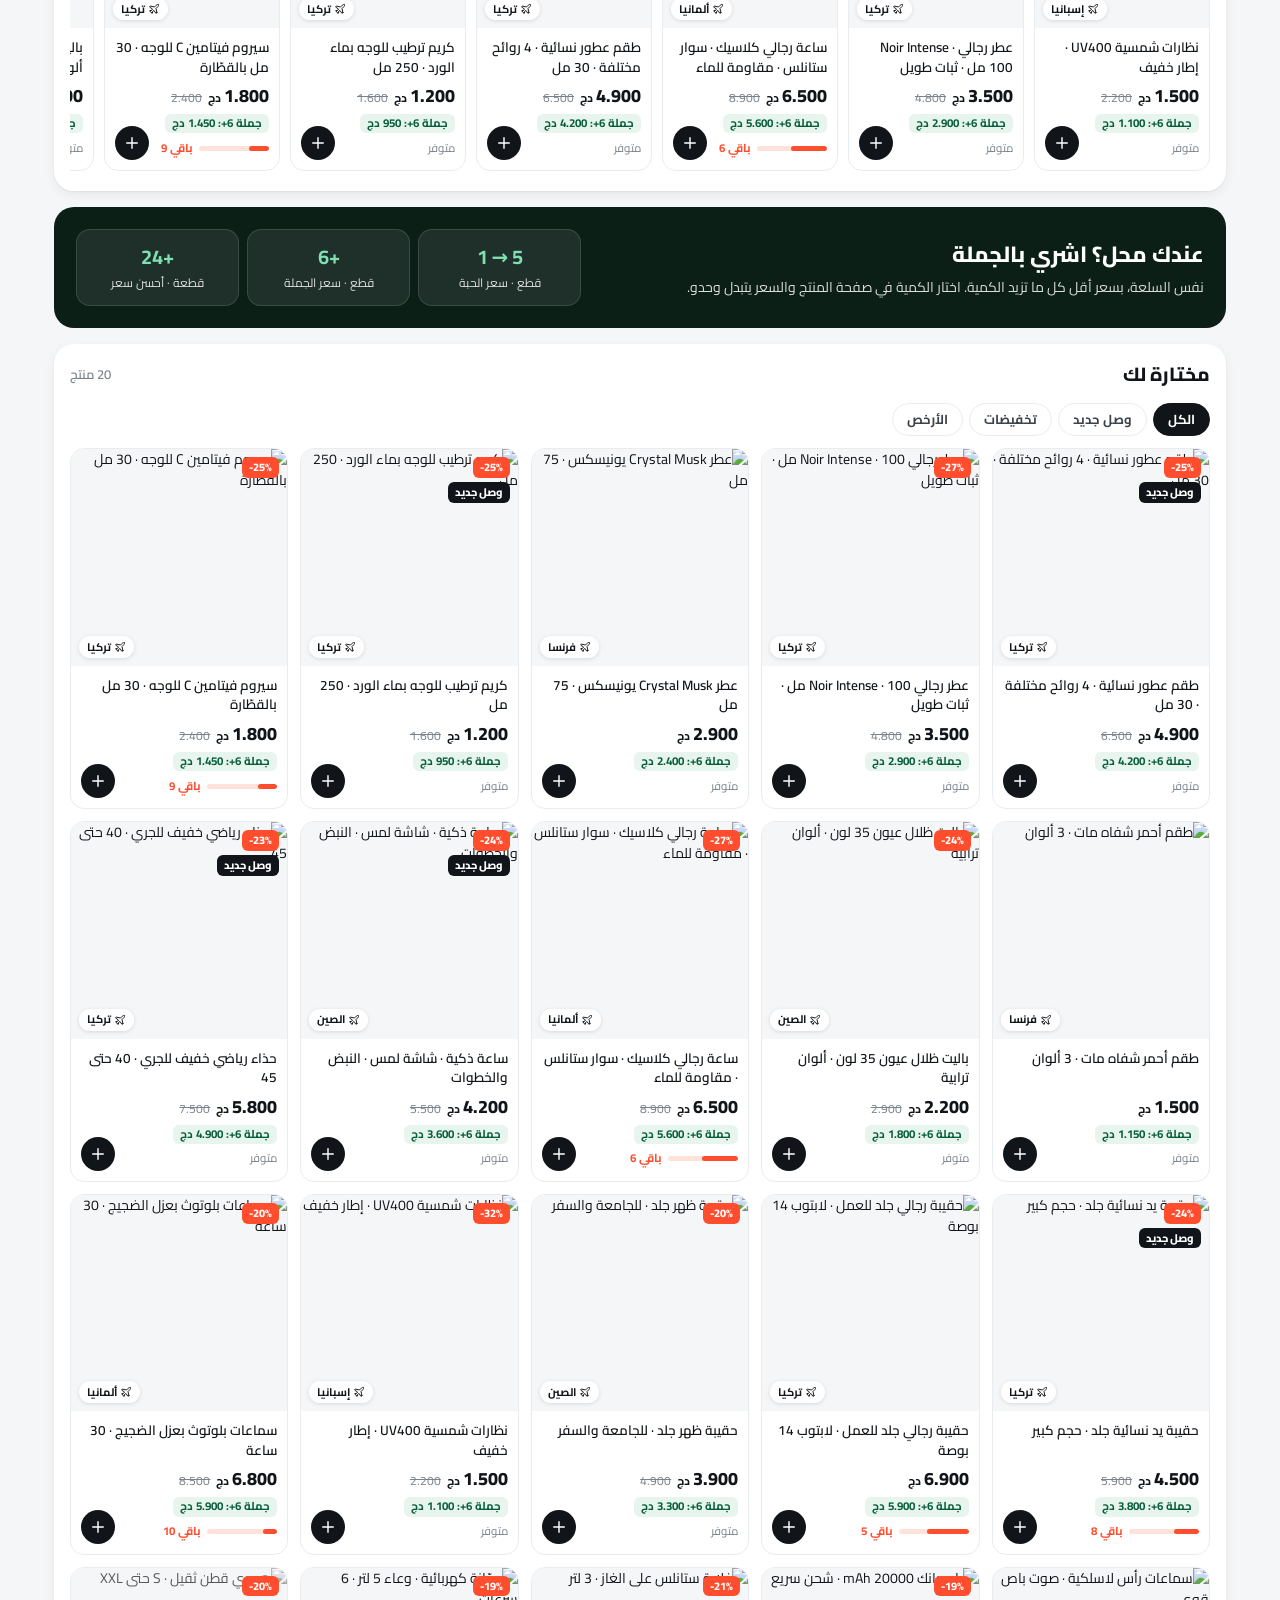
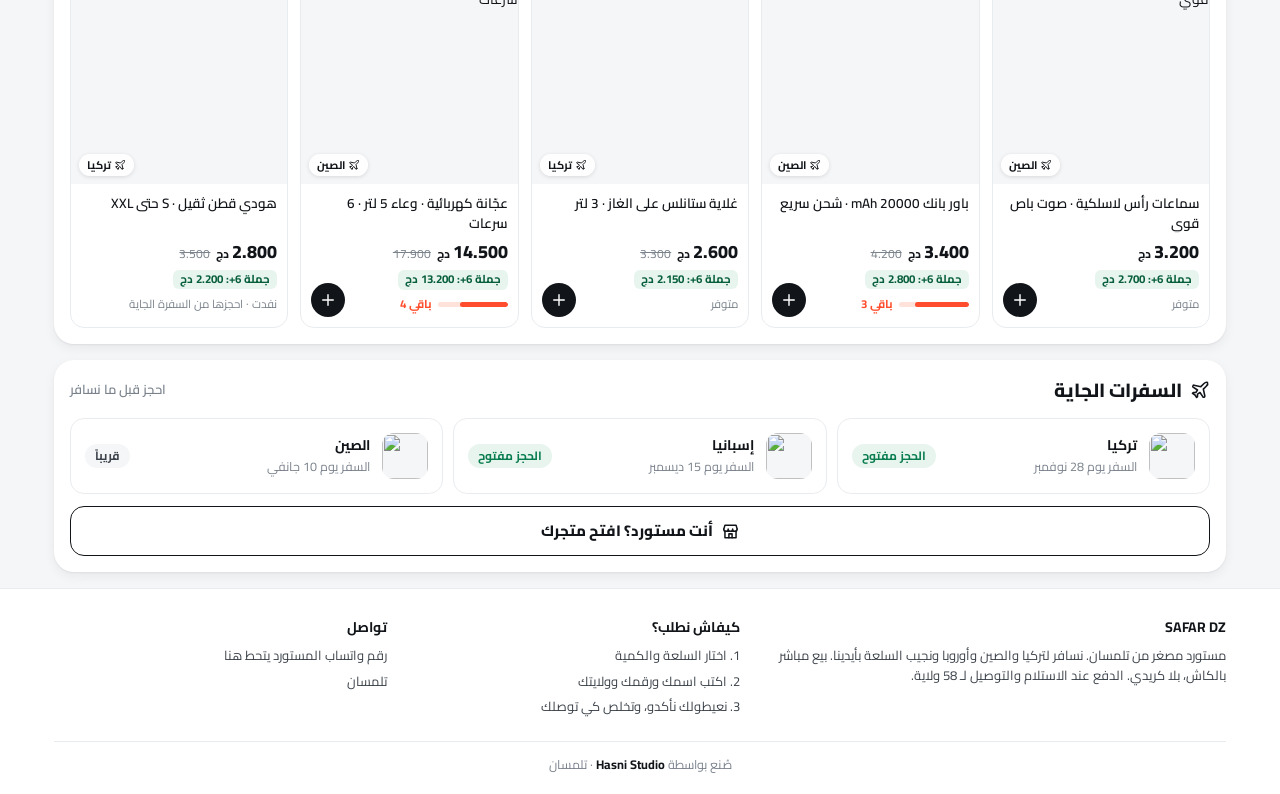
==== commit ad6c8259: "Add files via upload" ====
--- a/index.html
+++ b/index.html
@@ -5,9 +5,9 @@
 <meta name="viewport" content="width=device-width, initial-scale=1, viewport-fit=cover">
 <title>SAFAR DZ · سفر ماركت</title>
 <meta property="og:title" content="SAFAR DZ · سفر ماركت">
-<meta property="og:description" content="سلعة مستوردة من إسطنبول ودبي وغوانغجو، بسعر الجملة والدفع عند الاستلام.">
+<meta property="og:description" content="سلعة مستوردة من تركيا والصين وفرنسا وألمانيا وإسبانيا، بيع مباشر بالكاش والدفع عند الاستلام.">
 <meta property="og:image" content="https://images.unsplash.com/photo-1653549882026-4c92d25bee4f?w=1200&h=630&fit=crop&auto=format&q=75">
-<meta name="description" content="سلعة مستوردة من إسطنبول ودبي وغوانغجو. الدفع عند الاستلام والتوصيل لـ 58 ولاية، وأسعار جملة للمحلات.">
+<meta name="description" content="منصة المستوردين المصغرين: سلعة من تركيا والصين وأوروبا للمحلات والزبائن. الدفع عند الاستلام والتوصيل لـ 58 ولاية، وأسعار جملة للمحلات.">
 <meta name="theme-color" content="#0b1f17">
 <link rel="preconnect" href="https://fonts.googleapis.com">
 <link rel="preconnect" href="https://fonts.gstatic.com" crossorigin>
@@ -136,6 +136,24 @@
 .city[aria-pressed="true"]{outline:3px solid var(--ink);outline-offset:2px}
 .trip .ic{overflow:hidden;padding:0}
 .trip .ic img{width:100%;height:100%;object-fit:cover}
+.socs{display:flex;gap:6px;flex-wrap:wrap;margin:-6px 0 14px}.soc{font-size:12.5px;font-weight:800;border:1.5px solid var(--line);border-radius:999px;padding:3px 12px;background:#fff}.soc:hover{border-color:var(--ink)}.socl{display:flex;gap:6px;flex-wrap:wrap}
+/* importers directory */
+.imps{display:grid;grid-template-columns:repeat(4,1fr);gap:10px}
+.imp{border:1px solid var(--line);border-radius:16px;padding:14px;display:flex;flex-direction:column;gap:10px;transition:box-shadow .2s,transform .2s;background:#fff}
+.imp:hover{box-shadow:0 10px 26px rgba(16,24,40,.1);transform:translateY(-2px)}
+.imp .hd{display:flex;gap:10px;align-items:center}
+.av{width:48px;height:48px;border-radius:14px;overflow:hidden;flex:none;display:grid;place-items:center;font-weight:800;font-size:20px;color:#fff;background:var(--brand)}
+.av img{width:100%;height:100%;object-fit:cover}
+.imp b{display:flex;align-items:center;gap:4px;font-size:14.5px;line-height:1.3}
+.vf{display:inline-grid;place-items:center;width:17px;height:17px;border-radius:50%;background:#1d9bf0;color:#fff;flex:none}
+.vf svg.i{width:11px;height:11px;stroke-width:3}
+.imp .w{font-size:12.5px;color:var(--mute)}
+.flags{display:flex;gap:4px;flex-wrap:wrap}
+.flags span{font-size:11.5px;font-weight:700;background:var(--bg);border-radius:999px;padding:2px 9px}
+.imp .ft{display:flex;justify-content:space-between;align-items:center;font-size:12.5px;color:var(--ink2);margin-top:auto}
+.imp .ft span.go{font-weight:800;color:var(--brand-d)}
+@media (max-width:1024px){.imps{grid-template-columns:repeat(3,1fr)}}
+@media (max-width:640px){.imps{grid-template-columns:1fr 1fr;gap:8px}.imp{padding:12px}.av{width:40px;height:40px}}
 /* trust */
 .trust{display:grid;grid-template-columns:repeat(4,1fr);background:var(--card);border-radius:var(--r);box-shadow:var(--sh);margin-bottom:16px}
 .trust>div{display:flex;gap:10px;align-items:center;padding:14px 16px}
@@ -431,6 +449,7 @@
       <span class="live"><i></i><span id="hero-eye"></span></span>
       <h1 id="hero-h"></h1>
       <p id="hero-p"></p>
+      <div class="socs" id="socrow" hidden></div>
       <div class="row"><a class="cta2" href="#deals">تسوّق عروض الوصول <span data-i="left"></span></a><a class="cta3" href="#wholesale"><span data-i="store"></span>أسعار الجملة</a></div>
     </div>
   </div>
@@ -439,11 +458,17 @@
 <main class="wrap" id="home">
   <section class="cities" id="cities" aria-label="السلعة حسب السفرة"></section>
 
+  <section class="sec" id="imps-sec" aria-labelledby="h-imps" hidden>
+    <div class="sh"><h2 id="h-imps"><span data-i="store" style="display:flex"></span>المستوردين</h2><a class="more" href="join.html" style="color:var(--brand-d);font-weight:800">أنت مستورد؟ افتح متجرك ←</a></div>
+    <div class="tabs" id="cty" style="margin-bottom:12px"></div>
+    <div class="imps" id="imps"></div>
+  </section>
+
   <section class="trust" aria-label="لماذا تشري منا">
     <div><span class="ic" data-i="cash"></span><div><b>الدفع عند الاستلام</b><span>ما تخلص حتى توصلك</span></div></div>
     <div><span class="ic" data-i="truck"></span><div><b>توصيل 58 ولاية</b><span>للدار أو للمكتب</span></div></div>
     <div><span class="ic" data-i="shield"></span><div><b>افحص قبل ما تخلص</b><span>تشوف السلعة قدام الموزع</span></div></div>
-    <div><span class="ic" data-i="swap"></span><div><b>استبدال 7 أيام</b><span>إذا وصلت فيها عيب</span></div></div>
+    <div><span class="ic" data-i="store"></span><div><b>بيع مباشر بالكاش</b><span>من المستورد، بلا وسيط وبلا كريدي</span></div></div>
   </section>
 
   <section class="sec" aria-labelledby="h-cats">
@@ -568,28 +593,28 @@
  {k:"عطور",img:"1615634260167-c8cdede054de"},{k:"تجميل",img:"1765964492963-b0aa8c172431"},{k:"ساعات",img:"1620625515032-6ed0c1790c75"},{k:"أحذية",img:"1491553895911-0055eca6402d"},
  {k:"حقائب",img:"1624687943971-e86af76d57de"},{k:"إلكترونيات",img:"1618366712010-f4ae9c647dcb"},{k:"المطبخ",img:"1564940735784-b15466e8dc09"},{k:"ملابس",img:"1620799140188-3b2a02fd9a77"},{k:"إكسسوارات",img:"1584036553516-bf83210aa16c"}];
 const DEMO={id:null,owner:null,name:"SAFAR DZ",sub:"سفر ماركت · سلعة مستوردة",
- tag:"مستورد مصغر من تلمسان. نسافر كل شهر لإسطنبول ودبي وغوانغجو ونجيب السلعة بأيدينا. الدفع عند الاستلام والتوصيل لـ 58 ولاية.",
+ tag:"مستورد مصغر من تلمسان. نسافر لتركيا والصين وأوروبا ونجيب السلعة بأيدينا. بيع مباشر بالكاش، بلا كريدي. الدفع عند الاستلام والتوصيل لـ 58 ولاية.",
  phone:"",call:"",addr:"تلمسان",
  hero:{img:"1760565030309-8a56664f8901",eye:"وصلت سفرة إسطنبول · 12 نوفمبر",h:"سلعة جديدة وصلت\nبأسعار الوصول",p:"عطور، ساعات، حقائب وأجهزة. الكمية محدودة، والدفع عند الاستلام."},
  dealEnd:"2026-11-20T23:59:00+01:00",
- arrived:[{code:"IST",date:"2026-11-12"},{code:"DXB",date:"2026-10-20"},{code:"CAN",date:"2026-09-28"}],
- next:[{code:"IST",city:"إسطنبول",date:"2026-11-28",open:1},{code:"DXB",city:"دبي",date:"2026-12-15",open:1},{code:"CAN",city:"غوانغجو",date:"2027-01-10",open:0}],
+ arrived:[{code:"IST",date:"2026-11-12"},{code:"MAD",date:"2026-11-02"},{code:"PAR",date:"2026-10-20"},{code:"FRA",date:"2026-10-05"},{code:"CAN",date:"2026-09-28"}],
+ next:[{code:"IST",city:"تركيا",date:"2026-11-28",open:1},{code:"MAD",city:"إسبانيا",date:"2026-12-15",open:1},{code:"CAN",city:"الصين",date:"2027-01-10",open:0}],
  products:[
  {t:"طقم عطور نسائية · 4 روائح مختلفة · 30 مل",c:"عطور",img:"1615634260167-c8cdede054de",p:4900,o:6500,w6:4200,w24:3700,q:14,trip:"IST",badge:"new",colors:[],d:"طقم فيه 4 قارورات زجاج 30 مل بروائح مختلفة: زهري، فانيلا، مسك وعود خفيف.\nمناسب للهدية، ويجي في علبة."},
  {t:"عطر رجالي Noir Intense · 100 مل · ثبات طويل",c:"عطور",img:"1760920250029-36af9369a0bb",p:3500,o:4800,w6:2900,w24:2500,q:22,trip:"IST",badge:"",colors:["100 مل","50 مل"],d:"عطر رجالي برائحة خشبية دافية. يدوم من 8 حتى 10 ساعات على اللبسة."},
- {t:"عطر Crystal Musk يونيسكس · 75 مل",c:"عطور",img:"1761659760494-32b921a2449f",p:2900,o:0,w6:2400,w24:2100,q:30,trip:"DXB",badge:"",colors:[],d:"مسك نظيف وخفيف، يصلح للرجال والنساء."},
+ {t:"عطر Crystal Musk يونيسكس · 75 مل",c:"عطور",img:"1761659760494-32b921a2449f",p:2900,o:0,w6:2400,w24:2100,q:30,trip:"PAR",badge:"",colors:[],d:"مسك نظيف وخفيف، يصلح للرجال والنساء."},
  {t:"كريم ترطيب للوجه بماء الورد · 250 مل",c:"تجميل",img:"1765964492963-b0aa8c172431",p:1200,o:1600,w6:950,w24:800,q:40,trip:"IST",badge:"new",colors:[],d:"كريم ترطيب يومي للبشرة الجافة والعادية. صنع تركي."},
  {t:"سيروم فيتامين C للوجه · 30 مل بالقطّارة",c:"تجميل",img:"1713768704571-6aeb0d0e5105",p:1800,o:2400,w6:1450,w24:1200,q:9,trip:"IST",badge:"",colors:[],d:"سيروم بفيتامين C يعطي البشرة إشراقة. قطرتين في الصباح."},
- {t:"طقم أحمر شفاه مات · 3 ألوان",c:"تجميل",img:"1571646034647-52e6ea84b28c",p:1500,o:0,w6:1150,w24:950,q:35,trip:"DXB",badge:"",colors:["وردي","مرجاني","أحمر"],d:"3 أحمر شفاه بلمسة مات، ما يجفّفش الشفايف."},
+ {t:"طقم أحمر شفاه مات · 3 ألوان",c:"تجميل",img:"1571646034647-52e6ea84b28c",p:1500,o:0,w6:1150,w24:950,q:35,trip:"PAR",badge:"",colors:["وردي","مرجاني","أحمر"],d:"3 أحمر شفاه بلمسة مات، ما يجفّفش الشفايف."},
  {t:"باليت ظلال عيون 35 لون · ألوان ترابية",c:"تجميل",img:"1596704017254-9b121068fb31",p:2200,o:2900,w6:1800,w24:1550,q:18,trip:"CAN",badge:"",colors:[],d:"باليت فيها 35 لون مات ولامع، مع مراية."},
- {t:"ساعة رجالي كلاسيك · سوار ستانلس · مقاومة للماء",c:"ساعات",img:"1620625515032-6ed0c1790c75",p:6500,o:8900,w6:5600,w24:4900,q:6,trip:"DXB",badge:"",colors:["فضي","ذهبي"],d:"ساعة أنالوج بسوار معدن، زجاج مقاوم للخدش، ومقاومة لرشات الماء."},
+ {t:"ساعة رجالي كلاسيك · سوار ستانلس · مقاومة للماء",c:"ساعات",img:"1620625515032-6ed0c1790c75",p:6500,o:8900,w6:5600,w24:4900,q:6,trip:"FRA",badge:"",colors:["فضي","ذهبي"],d:"ساعة أنالوج بسوار معدن، زجاج مقاوم للخدش، ومقاومة لرشات الماء."},
  {t:"ساعة ذكية · شاشة لمس · النبض والخطوات",c:"ساعات",img:"1660844817855-3ecc7ef21f12",p:4200,o:5500,w6:3600,w24:3100,q:25,trip:"CAN",badge:"new",colors:["أبيض","أسود"],d:"تربطها بالهاتف بالبلوتوث: إشعارات، خطوات، نبض ونوم. بطارية 5 أيام."},
  {t:"حذاء رياضي خفيف للجري · 40 حتى 45",c:"أحذية",img:"1491553895911-0055eca6402d",p:5800,o:7500,w6:4900,w24:4300,q:12,trip:"IST",badge:"new",colors:["40","41","42","43","44","45"],d:"حذاء رياضي خفيف بنعل مريح، يصلح للجري واللبسة اليومية."},
  {t:"حقيبة يد نسائية جلد · حجم كبير",c:"حقائب",img:"1624687943971-e86af76d57de",p:4500,o:5900,w6:3800,w24:3300,q:8,trip:"IST",badge:"new",colors:["بني","كامل"],d:"حقيبة جلد بحمالات طويلة، تساع كلش."},
  {t:"حقيبة رجالي جلد للعمل · لابتوب 14 بوصة",c:"حقائب",img:"1603219527847-24c87f552a77",p:6900,o:0,w6:5900,w24:5200,q:5,trip:"IST",badge:"",colors:[],d:"حقيبة كتف جلد فيها جيب للابتوب وجيوب للأوراق."},
  {t:"حقيبة ظهر جلد · للجامعة والسفر",c:"حقائب",img:"1622560480605-d83c853bc5c3",p:3900,o:4900,w6:3300,w24:2900,q:16,trip:"CAN",badge:"",colors:["بني","أسود"],d:"حقيبة ظهر من جلد صناعي متين، فيها جيب داخلي مبطن."},
- {t:"نظارات شمسية UV400 · إطار خفيف",c:"إكسسوارات",img:"1584036553516-bf83210aa16c",p:1500,o:2200,w6:1100,w24:900,q:50,trip:"DXB",badge:"",colors:[],d:"عدسات UV400 تحمي العينين، وإطار خفيف."},
- {t:"سماعات بلوتوث بعزل الضجيج · 30 ساعة",c:"إلكترونيات",img:"1618366712010-f4ae9c647dcb",p:6800,o:8500,w6:5900,w24:5200,q:10,trip:"DXB",badge:"",colors:[],d:"سماعات رأس لاسلكية بعزل الضجيج، وميكروفون للمكالمات."},
+ {t:"نظارات شمسية UV400 · إطار خفيف",c:"إكسسوارات",img:"1584036553516-bf83210aa16c",p:1500,o:2200,w6:1100,w24:900,q:50,trip:"MAD",badge:"",colors:[],d:"عدسات UV400 تحمي العينين، وإطار خفيف."},
+ {t:"سماعات بلوتوث بعزل الضجيج · 30 ساعة",c:"إلكترونيات",img:"1618366712010-f4ae9c647dcb",p:6800,o:8500,w6:5900,w24:5200,q:10,trip:"FRA",badge:"",colors:[],d:"سماعات رأس لاسلكية بعزل الضجيج، وميكروفون للمكالمات."},
  {t:"سماعات رأس لاسلكية · صوت باص قوي",c:"إلكترونيات",img:"1505740420928-5e560c06d30e",p:3200,o:0,w6:2700,w24:2300,q:28,trip:"CAN",badge:"",colors:[],d:"سماعات بلوتوث خفيفة وتنطوى، مناسبة للطريق."},
  {t:"باور بانك 20000 mAh · شحن سريع",c:"إلكترونيات",img:"1594843665794-446ce915d840",p:3400,o:4200,w6:2800,w24:2400,q:3,trip:"CAN",badge:"",colors:["أحمر","أسود"],d:"بطارية خارجية 20000 مللي أمبير، تشحن الهاتف حتى 4 مرات."},
  {t:"غلاية ستانلس على الغاز · 3 لتر",c:"المطبخ",img:"1594213114663-d94db9b17125",p:2600,o:3300,w6:2150,w24:1850,q:20,trip:"IST",badge:"",colors:[],d:"غلاية ستانلس تركية متينة، تسخن بسرعة."},
@@ -600,13 +625,13 @@
 let S=JSON.parse(JSON.stringify(DEMO)),LIVE=false;
 
 const mapP=x=>({id:x.id,sid:x.importer_id,t:x.name,c:x.category||"",img:x.image_url||"",p:x.price||0,o:x.old_price||0,w6:x.w6||0,w24:x.w24||0,q:x.stock_qty??0,trip:x.trip||"",badge:x.badge||"",colors:x.options||[],d:x.description||""});
-const PLATFORM={name:"SAFAR DZ",sub:"سفر ماركت · سوق المستوردين",tag:"سوق المستوردين المصغرين في الجزائر: سلعة من إسطنبول ودبي والصين، من عند المستورد مباشرة. الدفع عند الاستلام والتوصيل لـ 58 ولاية.",
-  hero:{img:"1760565030309-8a56664f8901",eye:"سوق المستوردين · 58 ولاية",h:"سلعة السفرة\nمن عند المستورد مباشرة",p:"عطور، ساعات، ملابس وأجهزة من إسطنبول ودبي والصين. اطلب، وخلّص كي توصلك."}};
+const PLATFORM={name:"SAFAR DZ",sub:"سفر ماركت · سوق المستوردين",tag:"منصة المستوردين المصغرين في الجزائر: كل بلاد وسلعتها ومستورديها. المحلات والزبائن يشريو مباشرة من المستورد، بالكاش وبلا كريدي، من عند المستورد مباشرة. الدفع عند الاستلام والتوصيل لـ 58 ولاية.",
+  hero:{img:"1760565030309-8a56664f8901",eye:"منصة المستوردين المصغرين · 58 ولاية",h:"حانوتك يلقى المستورد\nبلا وسيط",p:"اشري مباشرة من المستوردين المصغرين: سلعة تركيا والصين وفرنسا وألمانيا وإسبانيا. بالكاش، بلا كريدي، والدفع عند الاستلام."}};
 let NOTFOUND=false;
 async function loadLive(){
   if(!sb)return false;
   try{
-    let q=sb.from("importers").select("id,slug,name,tagline,phone,call_phone,wilaya,address,meta");
+    let q=sb.from("importers").select("id,slug,name,tagline,phone,call_phone,wilaya,address,meta,verified");
     if(SLUG)q=q.eq("slug",SLUG);
     const {data:imps,error}=await q;
     if(error)return false;
@@ -643,9 +668,8 @@
 const off=p=>p.o&&p.o>p.p?Math.round((1-p.p/p.o)*100):0;
 const waNum=p=>{let d=String(p||"").replace(/\D/g,"");if(d.startsWith("0"))d="213"+d.slice(1);return d;};
 const pretty=p=>{const d=String(p||"").replace(/\D/g,"");return d.length===10?d.replace(/(\d{4})(\d{2})(\d{2})(\d{2})/,"$1 $2 $3 $4"):p;};
-const TRIPN={IST:"إسطنبول",DXB:"دبي",CAN:"غوانغجو",AYT:"أنطاليا",JED:"جدة",TUN:"تونس"};
-const CITY={IST:{ll:[28.9784,41.0082],img:"1653549882026-4c92d25bee4f"},DXB:{ll:[55.2708,25.2048],img:"1512453979798-5ea266f8880c"},CAN:{ll:[113.2644,23.1291],img:"1544594376-0a9a6ae2c997"},
-  AYT:{ll:[30.7133,36.8969],img:"1653549882026-4c92d25bee4f"},JED:{ll:[39.1925,21.4858],img:"1512453979798-5ea266f8880c"},TUN:{ll:[10.1815,36.8065],img:"1653549882026-4c92d25bee4f"}};
+const TRIPN={IST:"تركيا",CAN:"الصين",PAR:"فرنسا",FRA:"ألمانيا",MAD:"إسبانيا"};
+const CITY={IST:{ll:[28.9784,41.0082],img:"1653549882026-4c92d25bee4f"},CAN:{ll:[113.2644,23.1291],img:"1544594376-0a9a6ae2c997"},PAR:{ll:[2.3522,48.8566],img:"1502602898657-3e91760cbb34"},FRA:{ll:[8.6821,50.1109],img:"1626447637943-4c9d412fa8cf"},MAD:{ll:[-3.7038,40.4168],img:"1539037116277-4db20889f2d4"}};
 const WLL={13:[-1.315,34.8828],31:[-0.6337,35.6971],16:[3.0588,36.7538],25:[6.6147,36.365],19:[5.4137,36.1911],23:[7.7667,36.9],9:[2.8277,36.4703],5:[6.1742,35.5559],6:[5.0843,36.7509],15:[4.0458,36.7169],22:[-0.6308,35.1899],7:[5.7281,34.8504],30:[5.3249,31.9493],47:[3.6735,32.4909],27:[0.0892,35.9311],2:[1.3317,36.1647],17:[3.2639,34.6704],46:[-1.14,35.3],29:[0.14,35.4],20:[0.15,34.83]};
 const WCODE={13:"TLM",31:"ORN",16:"ALG",25:"CZL",19:"QSF",23:"AAE",6:"BJA",22:"SBA",7:"BSK",30:"OGX",47:"GHA"};
 const HOME={ll:[-1.315,34.8828],img:"1669097564242-3c6c75aea9a0",code:"TLM",label:"تلمسان"};
@@ -694,17 +718,21 @@
   $("pre-open").innerHTML=MARKET?ic("store")+"أنت مستورد؟ افتح متجرك":ic("chat")+"اطلب سلعة من السفرة الجاية";
   $("trips-sec").hidden=!S.next.length;
 }
+const SOC={ig:["Instagram","https://instagram.com/"],fb:["Facebook","https://facebook.com/"],tt:["TikTok","https://tiktok.com/@"]};
+function socialHtml(m){const s=(m&&m.social)||{};return Object.keys(SOC).filter(k=>s[k]).map(k=>`<a class="soc" href="${SOC[k][1]}${encodeURIComponent(s[k])}" target="_blank" rel="noopener nofollow">${SOC[k][0]}</a>`).join("");}
 function renderShell(){
   $("join-top").hidden=!MARKET;$("mk-top").hidden=MARKET;$("mk-top").href="./";
-  $("brand").textContent=S.name;$("brand-sub").textContent=S.sub;document.title=S.name+" · سفر ماركت";
+  $("brand").textContent=S.name;if(!MARKET&&S.id&&STORES[S.id]&&STORES[S.id].verified)$("brand").insertAdjacentHTML("beforeend",` <span class="vf" title="مستورد موثّق" style="vertical-align:2px">${ic("check")}</span>`);$("brand-sub").textContent=S.sub;document.title=S.name+" · سفر ماركت";
   const h=S.hero;$("map-fb").src=U(h.img,1400);$("hero-eye").textContent=h.eye;$("hero-h").innerHTML=esc(h.h).replace(/\n/g,"<br>");$("hero-p").textContent=h.p;
-  const items=[["cash","الدفع عند الاستلام"],["truck","توصيل لـ 58 ولاية"],["box","سلعة جديدة كل شهر"],["store","أسعار جملة للمحلات"]];
+  const items=[["cash","الدفع عند الاستلام"],["truck","توصيل لـ 58 ولاية"],["box","تركيا · الصين · فرنسا · ألمانيا · إسبانيا"],["store","بيع مباشر بالكاش، بلا كريدي"]];
   $("notice").innerHTML=items.concat(innerWidth<640?items:[]).map(([i,t])=>`<span>${ic(i)}${t}</span>`).join("");
   $("f-name").textContent=S.name;$("f-tag").textContent=S.tag;
   const hasP=!!String(S.phone).replace(/\D/g,""),wa=hasP?"https://wa.me/"+waNum(S.phone):"#";
   $("f-contact").innerHTML=hasP?`<li><a href="${wa}" target="_blank" rel="noopener">واتساب: <span class="num">${esc(pretty(S.phone))}</span></a></li>${S.call?`<li><a href="tel:${esc(String(S.call).replace(/\D/g,""))}">اتصال: <span class="num">${esc(pretty(S.call))}</span></a></li>`:""}<li>${esc(S.addr)}</li>`:`<li>رقم واتساب المستورد يتحط هنا</li><li>${esc(S.addr)}</li>`;
   ["wa-top","bn-wa"].forEach(id=>{const a=$(id);a.href=wa;a.onclick=hasP?null:e=>{e.preventDefault();openWA("السلام عليكم");};});
   $("loc-w").textContent=W[WIL-1];
+  const so=!MARKET&&S.id&&STORES[S.id]?socialHtml(STORES[S.id].meta):"";
+  $("socrow").innerHTML=so;$("socrow").hidden=!so;if(so)$("f-contact").insertAdjacentHTML("beforeend",`<li class="socl">${so}</li>`);
 }
 function tripInfo(code){const ps=S.products.filter(p=>p.trip===code);return{n:ps.length,max:Math.max(0,...ps.map(off))};}
 function setTrip(code,scroll){TRIP=TRIP===code?"":code;renderCities();renderGrid();renderRoutes();if(TRIP&&window.flyCity)flyCity(TRIP);if(scroll)$("all").scrollIntoView({behavior:"smooth",block:"start"});}
@@ -719,7 +747,19 @@
   $("routes").innerHTML=arrivedList().map(t=>`<button type="button" class="rt" data-rt="${esc(t.code)}" aria-pressed="${TRIP===t.code}"><img src="${esc(U((CITY[t.code]||HOME).img,80))}" alt="">${esc(TRIPN[t.code]||t.code)}<small class="num">${esc(t.code)} → ${HOME.code}</small></button>`).join("");
   $("routes").querySelectorAll("[data-rt]").forEach(b=>b.onclick=()=>setTrip(b.dataset.rt,false));
 }
-function renderAll(){setHome();renderShell();renderCities();renderRoutes();renderCats();renderRail();renderGrid();renderTrips();cartUI();}
+let CTRY="";
+const avatar=s=>s.meta&&s.meta.avatar?`<img src="${esc(s.meta.avatar)}" alt="">`:esc((s.name||"?").trim().charAt(0));
+function renderImps(){
+  const list=Object.values(STORES).map(s=>{const ps=S.products.filter(p=>p.sid===s.id);return{s,n:ps.length,c:[...new Set(ps.map(p=>p.trip).filter(Boolean))]};})
+    .filter(x=>x.n>0).sort((a,b)=>(b.s.verified-a.s.verified)||(b.n-a.n));
+  $("imps-sec").hidden=!MARKET||!list.length;if($("imps-sec").hidden)return;
+  const all=[...new Set(list.flatMap(x=>x.c))];
+  $("cty").innerHTML=`<button type="button" data-ct="" aria-pressed="${!CTRY}">كل البلدان</button>`+Object.keys(TRIPN).filter(c=>all.includes(c)).map(c=>`<button type="button" data-ct="${c}" aria-pressed="${CTRY===c}">${TRIPN[c]}</button>`).join("");
+  $("cty").querySelectorAll("[data-ct]").forEach(b=>b.onclick=()=>{CTRY=b.dataset.ct;renderImps();});
+  $("imps").innerHTML=list.filter(x=>!CTRY||x.c.includes(CTRY)).map(({s,n,c})=>`<a class="imp" href="./?s=${esc(s.slug)}"><div class="hd"><span class="av">${avatar(s)}</span><div><b>${esc(s.name)}${s.verified?`<span class="vf" title="مستورد موثّق">${ic("check")}</span>`:""}</b><span class="w">${esc(W[s.wilaya-1]||"")}</span></div></div>
+    <div class="flags">${c.map(k=>`<span>${esc(TRIPN[k]||k)}</span>`).join("")}</div><div class="ft"><span>${n} منتج</span><span class="go">شوف المتجر ←</span></div></a>`).join("");
+}
+function renderAll(){setHome();renderShell();renderImps();renderCities();renderRoutes();renderCats();renderRail();renderGrid();renderTrips();cartUI();}
 
 function tick(){const t=S.dealEnd?Math.max(0,new Date(S.dealEnd)-Date.now()):0;const tm=document.querySelector(".timer");if(tm)tm.hidden=!t;const d=Math.floor(t/864e5),h=Math.floor(t/36e5)%24,m=Math.floor(t/6e4)%60,s=Math.floor(t/1e3)%60;
   $("t-d").textContent=d;$("t-h").textContent=String(h).padStart(2,"0");$("t-m").textContent=String(m).padStart(2,"0");$("t-s").textContent=String(s).padStart(2,"0");}
@@ -812,7 +852,7 @@
    </div>`:""}
    <div class="box ship">
     <div class="srow"><span class="ic">${ic("truck")}</span><div><b>التوصيل لـ ${esc(W[WIL-1])}: <span class="num">${fmt(f.home)}</span> دج للدار · <span class="num">${fmt(f.desk)}</span> دج للمكتب</b><span>يوصلك في ${f.days} بعد التأكيد</span></div></div>
-    ${STORES[p.sid]?`<a class="srow" href="./?s=${esc(storeOf(p).slug)}"><span class="ic">${ic("store")}</span><div><b>يبيعها: ${esc(storeOf(p).name)}</b><span>مستورد من ${esc(W[storeOf(p).wilaya-1]||"")} · شوف متجرو</span></div></a>`:""}
+    ${STORES[p.sid]?`<a class="srow" href="./?s=${esc(storeOf(p).slug)}"><span class="ic">${ic("store")}</span><div><b>يبيعها: ${esc(storeOf(p).name)}${storeOf(p).verified?" ✓ موثّق":""}</b><span>مستورد من ${esc(W[storeOf(p).wilaya-1]||"")} · شوف متجرو</span></div></a>`:""}
     <div class="srow"><span class="ic">${ic("cash")}</span><div><b>الدفع عند الاستلام</b><span>ما تخلص حتى تشوف السلعة قدامك</span></div></div>
     <div class="srow"><span class="ic">${ic("swap")}</span><div><b>استبدال خلال 7 أيام</b><span>إذا وصلت السلعة فيها عيب</span></div></div>
    </div>
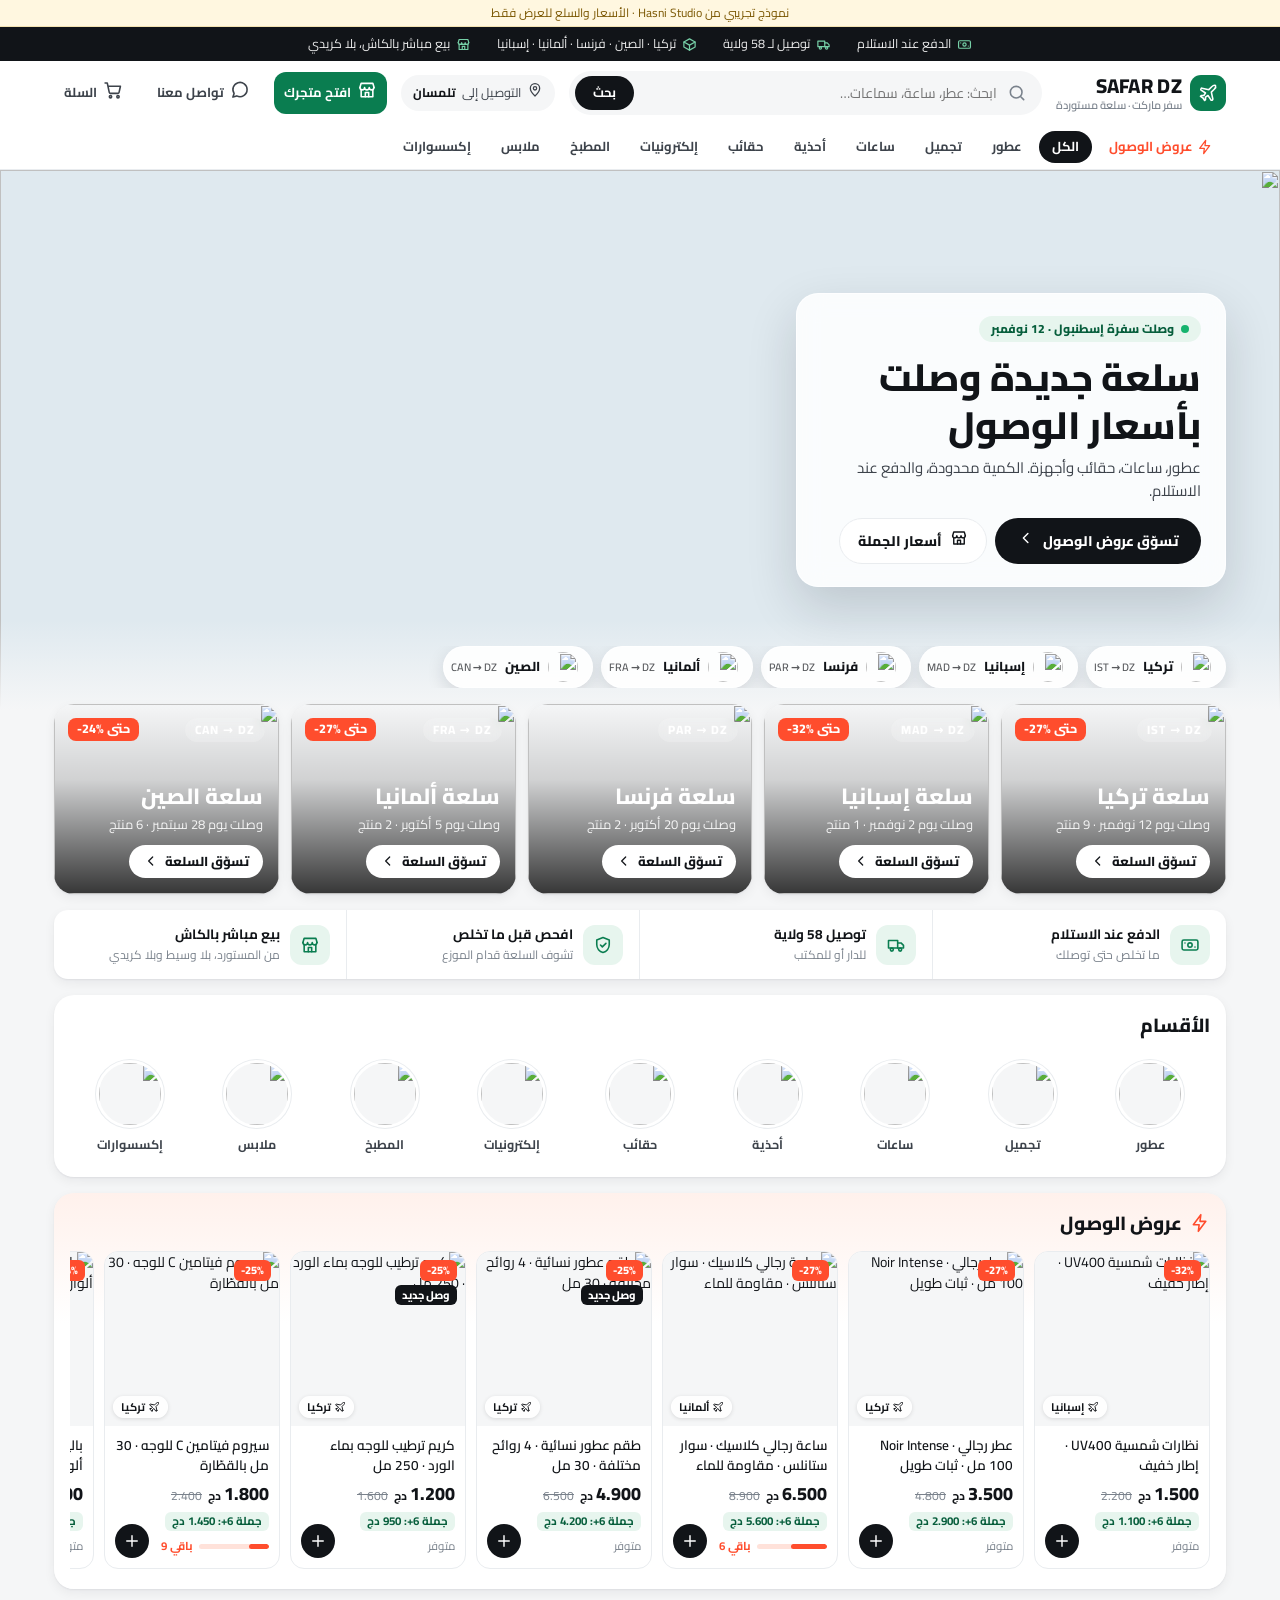
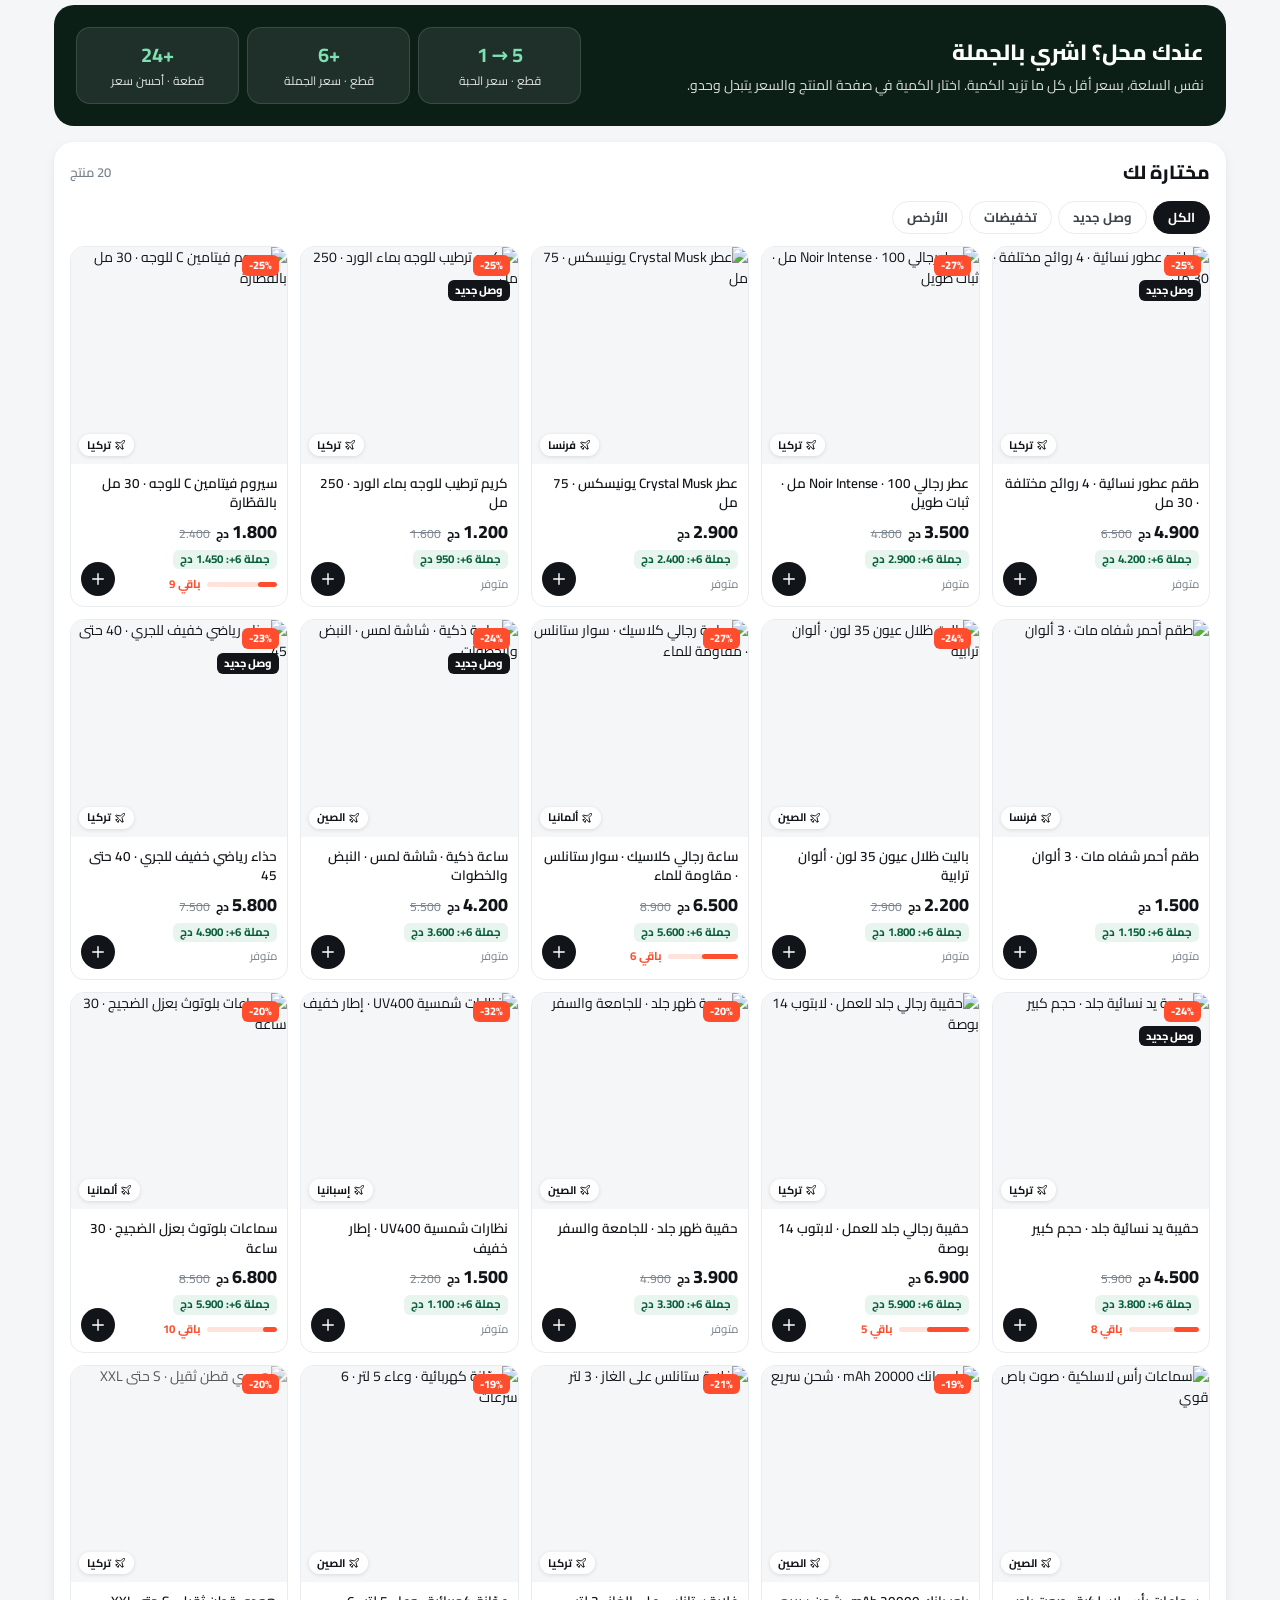
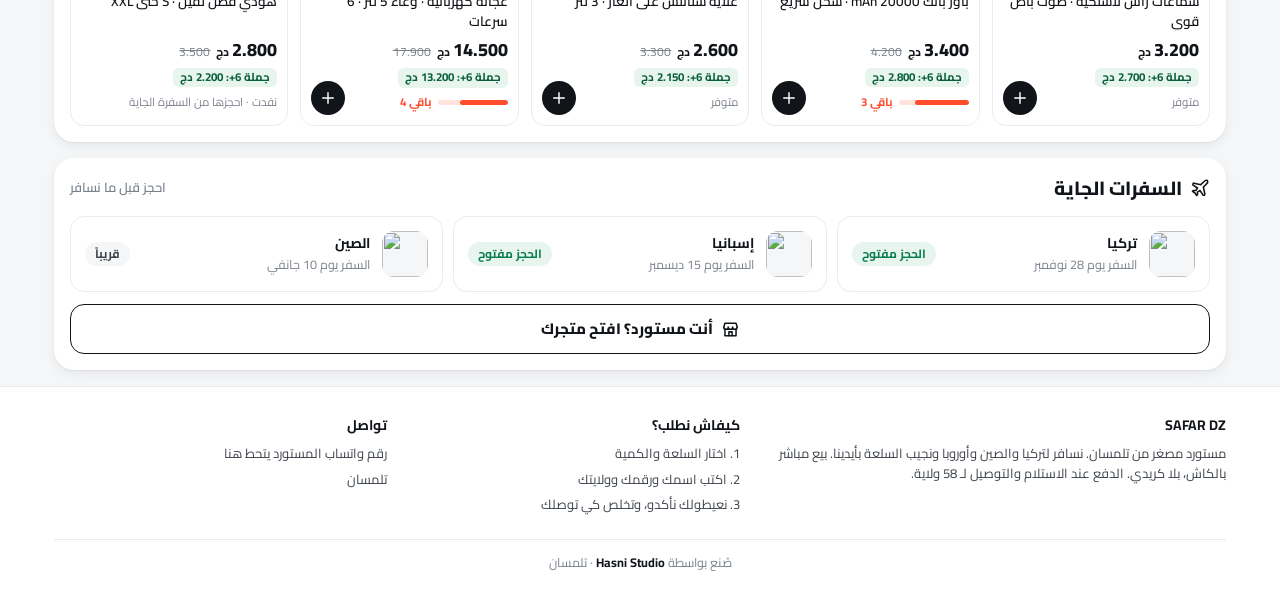
==== commit 3beb0c8f: "Add files via upload" ====
--- a/index.html
+++ b/index.html
@@ -121,7 +121,7 @@
 .jet{width:26px;height:26px;color:var(--ink);filter:drop-shadow(0 3px 4px rgba(0,0,0,.3))}
 .jet svg{width:100%;height:100%}
 /* city trip cards */
-.cities{display:grid;grid-template-columns:repeat(3,1fr);gap:12px;margin:-6px 0 16px;position:relative;z-index:4}
+.cities{display:grid;grid-template-columns:repeat(auto-fit,minmax(200px,1fr));gap:12px;margin:-6px 0 16px;position:relative;z-index:4}
 .city{position:relative;border-radius:20px;overflow:hidden;min-height:190px;color:#fff;display:flex;flex-direction:column;justify-content:flex-end;padding:16px;box-shadow:var(--sh);text-align:start}
 .city img{position:absolute;inset:0;width:100%;height:100%;object-fit:cover;transition:transform .6s}
 .city:hover img{transform:scale(1.06)}
